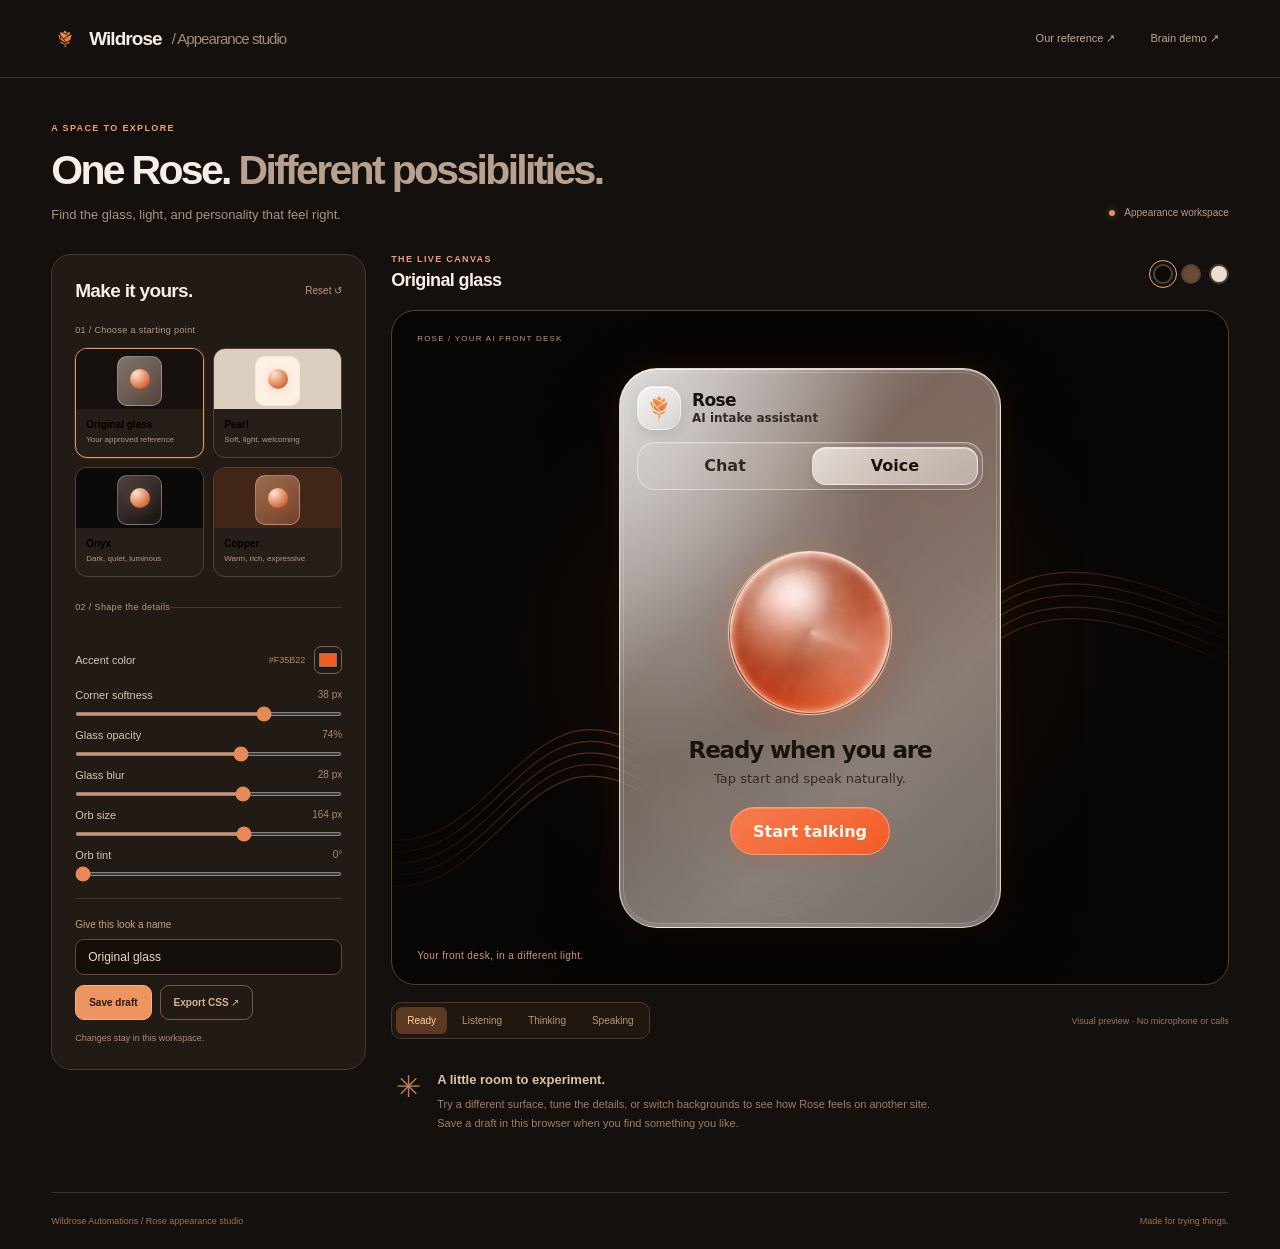
==== index.html @ 3eb5112b "Create a separate Rose appearance studio with editable visual presets" ====
<!doctype html>
<html lang="en">
<head>
  <meta charset="utf-8"><meta name="viewport" content="width=device-width,initial-scale=1">
  <meta name="theme-color" content="#13100e"><meta name="description" content="A creative workspace for exploring the look and feel of Rose.">
  <title>Rose / Appearance Studio</title>
  <link rel="icon" href="wildrose.png"><link rel="stylesheet" href="rose-appearance.css"><link rel="stylesheet" href="studio.css">
</head>
<body class="studio">
  <header class="studio-head"><a class="studio-brand" href="./"><img src="wildrose.png" alt="" width="28" height="28">Wildrose <span>/ Appearance studio</span></a><div><button class="quiet-button" id="references-open" type="button">Our reference ↗</button><a class="quiet-button" href="https://jack108510.github.io/rose-brain-demo/" target="_blank" rel="noopener">Brain demo ↗</a></div></header>
  <main>
    <div class="studio-intro"><div><p class="eyebrow">A SPACE TO EXPLORE</p><h1>One Rose. <span>Different possibilities.</span></h1><p>Find the glass, light, and personality that feel right.</p></div><span class="workspace-label"><i></i> Appearance workspace</span></div>
    <div class="workspace">
      <aside class="controls" aria-label="Appearance controls">
        <div class="control-heading"><h2>Make it yours.</h2><button class="reset" id="reset" type="button">Reset ↺</button></div>
        <fieldset class="presets"><legend>01 / Choose a starting point</legend><div class="preset-grid"><button type="button" data-preset="reference" aria-pressed="true" class="preset active"><span class="preset-art reference-art"><i></i></span><strong>Original glass</strong><small>Your approved reference</small></button><button type="button" data-preset="pearl" aria-pressed="false" class="preset"><span class="preset-art pearl-art"><i></i></span><strong>Pearl</strong><small>Soft, light, welcoming</small></button><button type="button" data-preset="onyx" aria-pressed="false" class="preset"><span class="preset-art onyx-art"><i></i></span><strong>Onyx</strong><small>Dark, quiet, luminous</small></button><button type="button" data-preset="copper" aria-pressed="false" class="preset"><span class="preset-art copper-art"><i></i></span><strong>Copper</strong><small>Warm, rich, expressive</small></button></div></fieldset>
        <fieldset class="adjustments"><legend>02 / Shape the details</legend><div class="color-control"><label for="accent">Accent color</label><div><span id="accent-value">#F35B22</span><input type="color" id="accent" value="#f35b22"></div></div><label class="range-control" for="radius"><span>Corner softness<output id="radius-value" for="radius">38 px</output></span><input type="range" id="radius" min="12" max="48" value="38"></label><label class="range-control" for="glass"><span>Glass opacity<output id="glass-value" for="glass">74%</output></span><input type="range" id="glass" min="30" max="100" value="74"></label><label class="range-control" for="blur"><span>Glass blur<output id="blur-value" for="blur">28 px</output></span><input type="range" id="blur" min="0" max="44" value="28"></label><label class="range-control" for="orb"><span>Orb size<output id="orb-value" for="orb">164 px</output></span><input type="range" id="orb" min="100" max="200" value="164"></label><label class="range-control" for="hue"><span>Orb tint<output id="hue-value" for="hue">0°</output></span><input type="range" id="hue" min="0" max="360" value="0"></label></fieldset>
        <div class="design-save"><label for="design-name">Give this look a name</label><input id="design-name" type="text" value="Original glass" maxlength="60"><div><button type="button" id="save" class="primary-button">Save draft</button><button type="button" id="export" class="secondary-button">Export CSS ↗</button></div><p id="save-status" role="status">Changes stay in this workspace.</p></div>
      </aside>
      <section class="preview-area" aria-label="Rose preview">
        <div class="preview-heading"><div><p class="eyebrow">THE LIVE CANVAS</p><h2 id="look-title">Original glass</h2></div><div class="backdrops" role="group" aria-label="Canvas background"><button class="active" type="button" data-backdrop="dark" aria-pressed="true" aria-label="Dark background" title="Dark background"></button><button type="button" data-backdrop="warm" aria-pressed="false" aria-label="Warm background" title="Warm background"></button><button type="button" data-backdrop="light" aria-pressed="false" aria-label="Light background" title="Light background"></button></div></div>
        <div class="canvas" id="canvas" data-backdrop="dark"><span class="canvas-label">ROSE / YOUR AI FRONT DESK</span><svg class="canvas-waves" viewBox="0 0 800 580" preserveAspectRatio="none" aria-hidden="true"><defs><linearGradient id="wave-light"><stop stop-color="#f16c32" stop-opacity="0"/><stop offset=".4" stop-color="#ff9b65"/><stop offset=".7" stop-color="#f16c32" stop-opacity=".7"/><stop offset="1" stop-color="#f16c32" stop-opacity="0"/></linearGradient></defs><g stroke="url(#wave-light)" fill="none"><path d="M-30 460C90 500 120 330 230 380S350 590 460 400 630 200 840 290"/><path d="M-30 470C90 510 120 340 230 390S350 600 460 410 630 210 840 300"/><path d="M-30 480C90 520 120 350 230 400S350 610 460 420 630 220 840 310"/><path d="M-30 490C90 530 120 360 230 410S350 620 460 430 630 230 840 320"/><path d="M-30 450C90 490 120 320 230 370S350 580 460 390 630 190 840 280"/></g></svg><div id="rose-studio-widget"></div><span class="canvas-caption">Your front desk, in a different light.</span></div>
        <div class="preview-bottom"><div class="phase-buttons" role="group" aria-label="Preview animation state"><button type="button" data-phase="idle" aria-pressed="true" class="active">Ready</button><button type="button" data-phase="listening" aria-pressed="false">Listening</button><button type="button" data-phase="thinking" aria-pressed="false">Thinking</button><button type="button" data-phase="speaking" aria-pressed="false">Speaking</button></div><span>Visual preview · No microphone or calls</span></div>
        <div class="work-note"><span>✳</span><div><h3>A little room to experiment.</h3><p>Try a different surface, tune the details, or switch backgrounds to see how Rose feels on another site. Save a draft in this browser when you find something you like.</p></div></div>
      </section>
    </div>
  </main>
  <footer><span>Wildrose Automations / Rose appearance studio</span><span>Made for trying things.</span></footer>
  <dialog id="references" aria-labelledby="reference-title"><div class="reference-head"><div><p class="eyebrow">THE STARTING POINT</p><h2 id="reference-title">This is Rose.</h2></div><button id="references-close" type="button" aria-label="Close references">×</button></div><p class="reference-copy">Smoky glass. A copper orb. A warm, clear welcome.</p><div class="reference-grid"><figure><img src="assets/reference-square.jpg" alt="Approved Rose square campaign reference with smoky glass panel and copper orb"><figcaption>Square / Feed</figcaption></figure><figure><img src="assets/rose-voice-reference.jpg" alt="Approved Rose story reference showing the full glass voice widget"><figcaption>Portrait / Story</figcaption></figure></div><figure class="wide-reference"><img src="assets/reference-horizontal.jpg" alt="Approved horizontal Rose campaign reference"><figcaption>Landscape</figcaption></figure></dialog>
  <script src="rose-widget.js" data-mount="#rose-studio-widget" data-inline="true" data-default-view="voice" data-title="Rose" data-logo="wildrose.png"></script><script src="studio.js"></script>
</body>
</html>
---- rose-appearance.css ----
/* Rose's reference appearance. Reuse this stylesheet with the .wr-ai widget. */
.wr-ai {
  --ink: #171310;
  --muted: #403630;
  --accent: #f35b22;
}
.wr-ai .wr-panel {
  background:
    radial-gradient(ellipse at 2% 0%, rgba(255,255,255,.35), transparent 52%),
    linear-gradient(135deg, rgba(225,219,214,.74), rgba(187,165,152,.57) 35%, rgba(188,178,170,.69) 69%, rgba(170,160,153,.66));
  border: 1px solid rgba(255,242,232,.76);
  box-shadow:
    0 28px 75px rgba(0,0,0,.34),
    0 0 40px rgba(224,89,34,.10),
    inset 0 1px 1px rgba(255,255,255,.78),
    inset 0 -2px 4px rgba(255,255,255,.17);
  backdrop-filter: blur(28px) saturate(.8);
  -webkit-backdrop-filter: blur(28px) saturate(.8);
}
.wr-ai .wr-panel:before {
  background:
    radial-gradient(ellipse at 5% 8%, rgba(255,255,255,.32), transparent 47%),
    radial-gradient(ellipse at 90% 18%, rgba(192,105,72,.12), transparent 62%),
    linear-gradient(140deg, rgba(255,255,255,.12), transparent 50%);
}
.wr-ai .wr-panel:after {
  inset: 3px;
  border: 1px solid rgba(255,242,231,.23);
  border-radius: 35px;
}
.wr-ai .wr-mark, .wr-ai .wr-dot {
  background: linear-gradient(145deg, rgba(255,255,255,.72), rgba(244,236,229,.31));
  border: 1px solid rgba(255,255,255,.38);
  box-shadow: inset 0 1px 0 rgba(255,255,255,.75), 0 5px 13px rgba(39,24,17,.12);
}
.wr-ai .wr-title h3 { color: #161310; }
.wr-ai .wr-title small { color: #49413a; }
.wr-ai .wr-tabs {
  background: rgba(234,225,218,.13);
  border-color: rgba(255,245,237,.49);
  box-shadow: inset 0 1px 0 rgba(255,255,255,.16);
}
.wr-ai .wr-tab { color: #554d46; }
.wr-ai .wr-tab.active {
  color: #181410;
  background: linear-gradient(145deg, rgba(251,245,239,.74), rgba(239,228,219,.49));
  border: 1px solid rgba(255,255,255,.55);
  box-shadow: inset 0 1px 0 rgba(255,255,255,.51), 0 3px 8px rgba(38,25,18,.09);
}
.wr-ai .wr-view .wr-orb {
  /* Show the actual copper orb from the supplied story reference with a CSS crop.
     The original image is preserved; all three references use the same orb. */
  background-color: #c96c49;
  background-image: url('assets/rose-voice-reference.jpg');
  background-size: 482.142857% auto;
  background-position: 50.93% 43.69%;
  border: 1px solid rgba(255,225,205,.77);
  box-shadow:
    0 0 0 1px rgba(255,222,201,.09),
    0 18px 42px rgba(153,60,26,.17),
    0 0 27px rgba(249,139,93,.14);
}
.wr-ai .wr-view .wr-orb:before { background: none; }
.wr-ai .wr-view .wr-orb:after {
  background: conic-gradient(from 20deg, transparent, rgba(255,241,229,.15), transparent, rgba(202,106,69,.06), transparent);
  opacity: .15;
}
.wr-ai .wr-view .wr-orb.speaking {
  box-shadow: 0 0 0 8px rgba(244,119,66,.06), 0 20px 48px rgba(175,69,26,.23), 0 0 30px rgba(249,139,93,.18);
}
.wr-ai .wr-status { color: #171310; }
.wr-ai .wr-note { color: #211711; }
.wr-ai .wr-primary, .wr-ai .wr-send {
  background: linear-gradient(145deg, #fa7135, #ee511b);
  border: 1px solid rgba(255,178,116,.65);
  color: #fff8f0;
  box-shadow: inset 0 1px 0 rgba(255,231,209,.22), 0 7px 18px rgba(209,74,24,.16);
}
.wr-ai .wr-secondary {
  background: linear-gradient(145deg, #fa7135, #ee511b);
  border: 1px solid rgba(255,178,116,.65);
  color: #fff8f0;
  box-shadow: inset 0 1px 0 rgba(255,231,209,.22), 0 7px 18px rgba(209,74,24,.16);
}
.wr-ai .wr-msg.bot { background: rgba(247,237,228,.51); color: #251b15; border-color: rgba(255,245,237,.44); }
.wr-ai .wr-compose { background: rgba(242,232,223,.30); border-color: rgba(255,245,237,.48); }
.wr-ai .wr-live-transcript { background: rgba(248,237,226,.30); border-color: rgba(255,245,237,.39); }
.wr-ai .wr-live-line { color: #2b2019; background: rgba(255,244,233,.26); }
.wr-ai .wr-live-line.user { color: #2b2019; background: rgba(245,151,101,.17); }
.wr-ai .wr-live-label { color: #59473b; }
.wr-ai:before { opacity: .28; }
/* A darker stage lets the smoke-colored glass read like the supplied references. */
:root { background: #080605; }
.stage { background: radial-gradient(ellipse at 49% 49%, rgba(163,67,31,.11), transparent 49%), linear-gradient(145deg, #160d09, #090706 78%); }
@media(max-width:520px) { .wr-ai .wr-panel:after { border-radius: 31px; } }
---- studio.css ----
:root{font-family:Inter,-apple-system,BlinkMacSystemFont,'Segoe UI',sans-serif;color:#f8eee6;background:#13100e;font-synthesis:none}*{box-sizing:border-box}body{margin:0}button,input{font:inherit}button{cursor:pointer}button:focus-visible,a:focus-visible,input:focus-visible{outline:2px solid #ffad7e;outline-offset:4px}a{color:inherit;text-decoration:none}h1,h2,h3,p,figure{margin:0}.studio-head{display:flex;align-items:center;justify-content:space-between;gap:20px;padding:0 4%;height:78px;border-bottom:1px solid #39302a}.studio-brand{display:flex;gap:10px;align-items:center;font-size:19px;font-weight:750;letter-spacing:-.05em}.studio-brand img{object-fit:contain}.studio-brand span{font-size:15px;color:#a58c7d;font-weight:450}.studio-head>div{display:flex;gap:15px}.quiet-button{font-size:11px;border:0;background:transparent;color:#c4a893;padding:10px}main{width:min(1400px,92%);margin:auto}.studio-intro{display:flex;align-items:flex-end;justify-content:space-between;gap:30px;padding:45px 0 32px}.eyebrow{font-size:9px;font-weight:750;letter-spacing:.15em;color:#ef9f76}h1{font-size:clamp(30px,3.2vw,44px);line-height:1.15;letter-spacing:-.065em;font-weight:600;margin-top:14px}h1>span{color:#b8a18f}.studio-intro>div>p:last-child{font-size:13px;color:#a99180;margin-top:13px}.workspace-label{font-size:10px;color:#b79b85;white-space:nowrap;padding-bottom:4px}.workspace-label i{display:inline-block;width:6px;height:6px;border-radius:50%;background:#dd9164;margin-right:7px;box-shadow:0 0 0 4px #dd916412}.workspace{display:grid;grid-template-columns:315px minmax(0,1fr);gap:25px}.controls{border:1px solid #49392d;border-radius:20px;background:#211a15;padding:23px;align-self:start}.control-heading{display:flex;justify-content:space-between;align-items:center;margin-bottom:22px}.control-heading h2{font-size:19px;font-weight:550;letter-spacing:-.035em}.reset{border:0;background:transparent;font-size:10px;color:#b9957d;padding:7px 0 7px 12px}fieldset{border:0;margin:0;padding:0;min-width:0}legend{font-size:9px;letter-spacing:.04em;color:#b89880;padding:0;margin-bottom:13px}.preset-grid{display:grid;grid-template-columns:1fr 1fr;gap:9px}.preset{padding:0 0 11px;text-align:left;border:1px solid #574132;border-radius:12px;background:#261e18;overflow:hidden;transition:border-color .2s}.preset.active{border-color:#e69963;box-shadow:0 0 0 1px #d588552a}.preset:hover{border-color:#bd815a}.preset-art{height:60px;display:grid;place-items:center;position:relative;background:#16110e}.preset-art:before{content:'';position:absolute;width:43px;height:48px;border:1px solid #eadace5e;border-radius:10px;top:7px;background:linear-gradient(135deg,#d5c5b590,#8d746b80)}.preset-art i{width:20px;height:20px;border-radius:50%;background:radial-gradient(circle at 30% 25%,#ffe3d0,#d97648 65%,#a63e1b);position:relative;box-shadow:0 2px 12px #e47f3d3b}.pearl-art{background:#dccfc0}.pearl-art:before{background:#fff5e9eb}.onyx-art{background:#0a0a0a}.onyx-art:before{background:linear-gradient(145deg,#4e4441,#16110f)}.copper-art{background:#412617}.copper-art:before{background:linear-gradient(145deg,#e2a47790,#9d553c90)}.preset strong{display:block;font-size:10px;font-weight:650;margin:10px 10px 4px}.preset small{display:block;font-size:8px;color:#b89881;margin-inline:10px;line-height:1.5}.adjustments{margin-top:25px;padding-top:21px;border-top:1px solid #46362b}.color-control{display:flex;align-items:center;justify-content:space-between;gap:10px;margin-bottom:15px;font-size:11px;color:#dcc3ad}.color-control>div{display:flex;align-items:center;gap:9px}.color-control span{font-size:9px;color:#ab8970;font-variant-numeric:tabular-nums}.color-control input{width:28px;height:28px;padding:2px;border:1px solid #866144;border-radius:7px;background:transparent;cursor:pointer}.range-control{display:block;margin-top:13px}.range-control>span{display:flex;justify-content:space-between;font-size:11px;color:#dcc3ad}.range-control output{font-size:10px;color:#ab8970}.range-control input{display:block;width:100%;margin:11px 0 0;accent-color:#e78955;height:4px;cursor:pointer}.design-save{margin-top:22px;border-top:1px solid #46362b;padding-top:20px}.design-save>label{display:block;font-size:10px;color:#bea089;margin-bottom:9px}.design-save>input{width:100%;background:#140f0b;color:#edd8c5;border:1px solid #654a35;border-radius:9px;padding:10px 12px;font-size:12px}.design-save>div{display:flex;gap:8px;margin-top:10px}.primary-button,.secondary-button{padding:11px 13px;border-radius:9px;font-size:10px;font-weight:650}.primary-button{background:#ed9461;border:1px solid #f3b48d;color:#2b180d}.secondary-button{background:transparent;border:1px solid #80583c;color:#deb28f}.design-save>p{font-size:9px;color:#ae8b72;line-height:1.5;margin-top:12px;min-height:14px}.preview-heading{height:56px;display:flex;justify-content:space-between;align-items:flex-start}.preview-heading h2{font-size:18px;font-weight:550;letter-spacing:-.035em;margin-top:6px}.backdrops{display:flex;gap:8px;padding-top:10px}.backdrops button{width:20px;height:20px;border-radius:50%;border:2px solid #514034;background:#0d0a08;padding:0}.backdrops [data-backdrop=warm]{background:#6b4b36}.backdrops [data-backdrop=light]{background:#eadfd3}.backdrops button.active{outline:1px solid #efa678;outline-offset:3px}.canvas{height:675px;display:grid;place-items:center;position:relative;isolation:isolate;overflow:hidden;border:1px solid #55402f;border-radius:24px;background:radial-gradient(ellipse at 50% 50%,#5e2b1530,transparent 58%),#070605}.canvas[data-backdrop=warm]{background:radial-gradient(ellipse at 30% 20%,#bba08a50,transparent 55%),linear-gradient(145deg,#4c3020,#8d6b53)}.canvas[data-backdrop=light]{background:radial-gradient(ellipse at 40% 20%,#fffaf4,transparent 70%),#e0d4c4}.canvas-label,.canvas-caption{position:absolute;left:25px;font-size:8px;letter-spacing:.15em;color:#ca9676;z-index:2}.canvas-label{top:23px}.canvas-caption{bottom:23px;letter-spacing:.04em;font-size:10px}.canvas[data-backdrop=light] .canvas-label,.canvas[data-backdrop=light] .canvas-caption{color:#78624f}.canvas-waves{position:absolute;inset:0;width:100%;height:100%;opacity:.5;z-index:-1;filter:drop-shadow(0 0 5px #e98a5257)}#rose-studio-widget{width:382px;max-width:calc(100% - 40px);position:relative;z-index:2}.preview-bottom{display:flex;justify-content:space-between;gap:18px;align-items:center;margin-top:17px}.phase-buttons{display:flex;gap:4px;border:1px solid #4d392b;border-radius:10px;padding:4px;background:#201810}.phase-buttons button{font-size:10px;color:#b7957c;border:0;background:transparent;border-radius:6px;padding:8px 11px}.phase-buttons button.active{background:#5c3923;color:#ffcea8}.preview-bottom>span{font-size:9px;color:#997963}.work-note{display:flex;align-items:flex-start;gap:16px;padding:30px 5px}.work-note>span{font-size:30px;color:#b97b51}.work-note h3{font-size:13px;font-weight:550;color:#dec1a7;margin:3px 0 8px}.work-note p{font-size:11px;line-height:1.7;color:#9f7f66;max-width:520px}footer{margin:30px 4% 0;padding:23px 0;border-top:1px solid #3d2c20;display:flex;justify-content:space-between;gap:20px;font-size:9px;color:#99765b}dialog{width:min(850px,calc(100% - 30px));max-height:calc(100dvh - 40px);border:1px solid #7f563b;border-radius:23px;background:#21170f;color:#f8eadd;padding:26px;box-shadow:0 30px 100px #0008}dialog::backdrop{background:#000b;backdrop-filter:blur(8px)}.reference-head{display:flex;justify-content:space-between;align-items:center;gap:20px}.reference-head h2{margin-top:8px;font-size:28px;font-weight:550;letter-spacing:-.06em}.reference-head button{border:1px solid #89593b;color:#efbd95;background:#ffffff09;border-radius:11px;width:34px;height:34px;font-size:24px}.reference-copy{font-size:12px;color:#c49978;margin-top:15px}.reference-grid{display:grid;grid-template-columns:1fr 1fr;align-items:start;gap:20px;margin-top:25px}figure img{display:block;width:100%;border-radius:10px}figcaption{font-size:9px;color:#b48d6f;margin-top:8px}.wide-reference{margin-top:20px}
/* Theme variables are scoped to the preview widget, never the studio shell. */
.studio .wr-ai .wr-panel{background:var(--surface);border-radius:var(--radius);backdrop-filter:blur(var(--blur)) saturate(.8);-webkit-backdrop-filter:blur(var(--blur)) saturate(.8);color:var(--type-ink)}.studio .wr-ai .wr-panel:after{border-radius:calc(var(--radius) - 3px)}.studio .wr-ai .wr-title h3,.studio .wr-ai .wr-status{color:var(--type-ink)}.studio .wr-ai .wr-title small,.studio .wr-ai .wr-note{color:var(--type-muted)}.studio .wr-ai .wr-tabs{background:var(--tab-rail);border-color:var(--glass-line)}.studio .wr-ai .wr-tab{color:var(--type-muted)}.studio .wr-ai .wr-tab.active{background:var(--tab-active);color:var(--type-ink)}.studio .wr-ai .wr-view .wr-orb{width:var(--orb-size);height:var(--orb-size);filter:hue-rotate(var(--orb-hue))}.studio .wr-ai .wr-primary,.studio .wr-ai .wr-secondary,.studio .wr-ai .wr-send{background:linear-gradient(145deg,color-mix(in srgb,var(--accent) 80%,white),var(--accent));border-color:color-mix(in srgb,var(--accent) 60%,white)}.studio .wr-ai .wr-msg.bot{background:var(--tab-active);color:var(--type-ink)}.studio .wr-ai .wr-compose{background:var(--tab-rail)}.studio .wr-ai .wr-input{color:var(--type-ink);min-width:0}.studio .wr-ai .wr-input::placeholder{color:var(--type-muted)}.studio .wr-ai .wr-voice{min-height:0}.studio .wr-ai .wr-mark img{filter:none}.studio .wr-ai:before{display:none}
@media(max-width:1000px){.workspace{grid-template-columns:280px minmax(0,1fr);gap:20px}.controls{padding:19px}.workspace-label{display:none}.canvas{height:650px}.preview-bottom{flex-direction:column;align-items:flex-start;gap:12px}.studio-head>div{gap:0}.quiet-button{font-size:10px}}
@media(max-width:760px){.studio-head{height:70px;padding-inline:5%;gap:12px}.studio-brand{font-size:17px;gap:8px;flex-wrap:wrap}.studio-brand span{display:block;font-size:11px;letter-spacing:0}.studio-head>div>a{display:none}.studio-intro{padding-top:32px}h1{font-size:35px;max-width:420px}h1>span{display:block}.workspace{display:flex;flex-direction:column}.controls{order:2;padding:22px}.preview-area{order:1}.canvas{height:630px}.preview-heading{height:58px}#rose-studio-widget{width:340px;max-width:calc(100% - 30px)}.studio .wr-ai.inline .wr-panel{height:540px}.canvas-label,.canvas-caption{left:19px}.preview-bottom{align-items:center}.phase-buttons{width:100%;justify-content:center}.phase-buttons button{flex:1;padding-inline:7px}.work-note{padding:22px 3px}.preset-grid{grid-template-columns:repeat(4,1fr)}.preset-art{height:58px}.preset strong{font-size:9px;margin-inline:7px}.preset small{font-size:7px;margin-inline:7px}.adjustments{display:grid;grid-template-columns:1fr 1fr;gap:12px 22px}.adjustments legend{margin-bottom:6px}.color-control{grid-column:1/-1;margin:0}.range-control{margin-top:5px}.design-save>div>button{flex:1}footer>span:last-child{display:none}.reference-grid{grid-template-columns:1fr}.reference-grid>figure:nth-child(2){max-width:330px;margin:auto}}
@media(max-width:380px){.studio-brand span{font-size:10px}.quiet-button{font-size:9px;padding-right:0}.canvas{height:610px}.studio .wr-ai.inline .wr-panel{height:525px}.studio .wr-ai .wr-note{font-size:12px}.studio .wr-ai .wr-status{font-size:21px}.preset-grid{grid-template-columns:1fr 1fr}.adjustments{display:block}.range-control{margin-top:18px}h1{font-size:30px}}
@media(prefers-reduced-motion:reduce){.studio *{animation:none!important;transition:none!important}}
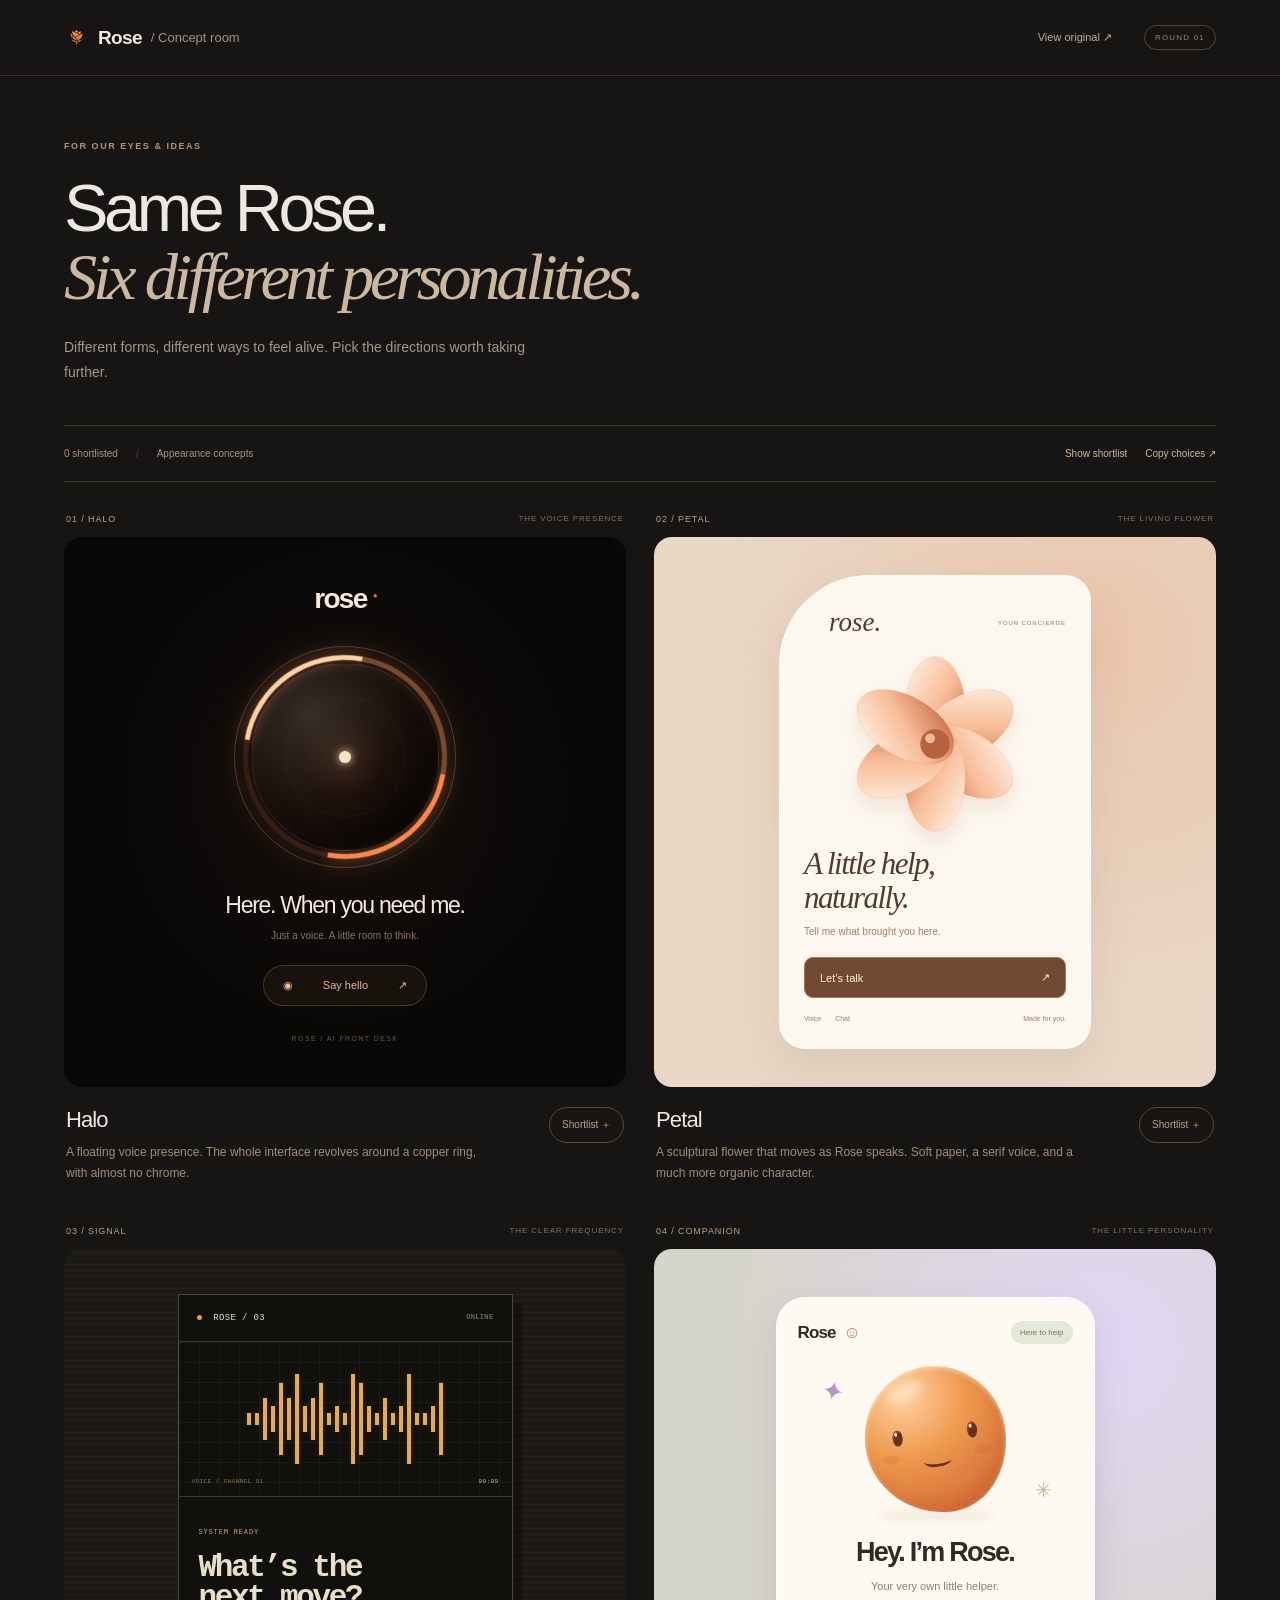
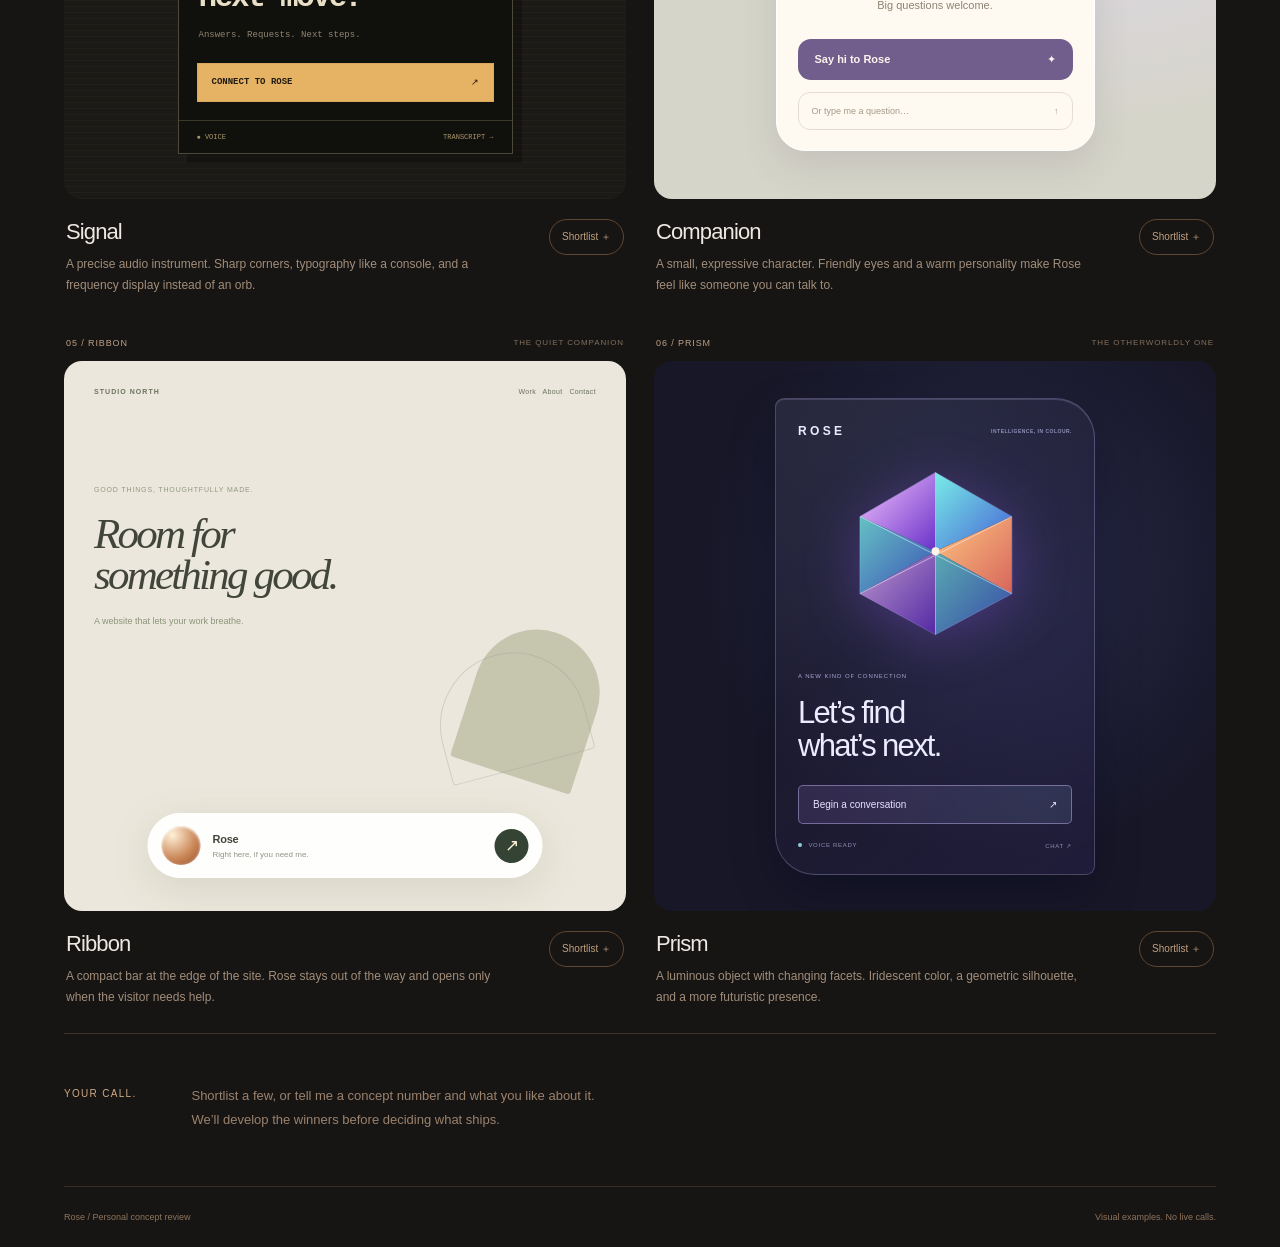
==== commit f677d1dd: "Create six distinct Rose appearance concepts for personal review" ====
--- a/index.html
+++ b/index.html
@@ -1,32 +1,25 @@
 <!doctype html>
 <html lang="en">
-<head>
-  <meta charset="utf-8"><meta name="viewport" content="width=device-width,initial-scale=1">
-  <meta name="theme-color" content="#13100e"><meta name="description" content="A creative workspace for exploring the look and feel of Rose.">
-  <title>Rose / Appearance Studio</title>
-  <link rel="icon" href="wildrose.png"><link rel="stylesheet" href="rose-appearance.css"><link rel="stylesheet" href="studio.css">
-</head>
-<body class="studio">
-  <header class="studio-head"><a class="studio-brand" href="./"><img src="wildrose.png" alt="" width="28" height="28">Wildrose <span>/ Appearance studio</span></a><div><button class="quiet-button" id="references-open" type="button">Our reference ↗</button><a class="quiet-button" href="https://jack108510.github.io/rose-brain-demo/" target="_blank" rel="noopener">Brain demo ↗</a></div></header>
+<head><meta charset="utf-8"><meta name="viewport" content="width=device-width,initial-scale=1"><meta name="theme-color" content="#171513"><meta name="robots" content="noindex,nofollow"><title>Rose / Concept Room</title><link rel="icon" href="wildrose.png"><link rel="stylesheet" href="concepts.css?v=1"></head>
+<body>
+  <header><a class="brand" href="./"><img src="wildrose.png" alt="" width="25" height="25">Rose <span>/ Concept room</span></a><div><button id="reference-open" type="button">View original ↗</button><span class="round-note">ROUND 01</span></div></header>
   <main>
-    <div class="studio-intro"><div><p class="eyebrow">A SPACE TO EXPLORE</p><h1>One Rose. <span>Different possibilities.</span></h1><p>Find the glass, light, and personality that feel right.</p></div><span class="workspace-label"><i></i> Appearance workspace</span></div>
-    <div class="workspace">
-      <aside class="controls" aria-label="Appearance controls">
-        <div class="control-heading"><h2>Make it yours.</h2><button class="reset" id="reset" type="button">Reset ↺</button></div>
-        <fieldset class="presets"><legend>01 / Choose a starting point</legend><div class="preset-grid"><button type="button" data-preset="reference" aria-pressed="true" class="preset active"><span class="preset-art reference-art"><i></i></span><strong>Original glass</strong><small>Your approved reference</small></button><button type="button" data-preset="pearl" aria-pressed="false" class="preset"><span class="preset-art pearl-art"><i></i></span><strong>Pearl</strong><small>Soft, light, welcoming</small></button><button type="button" data-preset="onyx" aria-pressed="false" class="preset"><span class="preset-art onyx-art"><i></i></span><strong>Onyx</strong><small>Dark, quiet, luminous</small></button><button type="button" data-preset="copper" aria-pressed="false" class="preset"><span class="preset-art copper-art"><i></i></span><strong>Copper</strong><small>Warm, rich, expressive</small></button></div></fieldset>
-        <fieldset class="adjustments"><legend>02 / Shape the details</legend><div class="color-control"><label for="accent">Accent color</label><div><span id="accent-value">#F35B22</span><input type="color" id="accent" value="#f35b22"></div></div><label class="range-control" for="radius"><span>Corner softness<output id="radius-value" for="radius">38 px</output></span><input type="range" id="radius" min="12" max="48" value="38"></label><label class="range-control" for="glass"><span>Glass opacity<output id="glass-value" for="glass">74%</output></span><input type="range" id="glass" min="30" max="100" value="74"></label><label class="range-control" for="blur"><span>Glass blur<output id="blur-value" for="blur">28 px</output></span><input type="range" id="blur" min="0" max="44" value="28"></label><label class="range-control" for="orb"><span>Orb size<output id="orb-value" for="orb">164 px</output></span><input type="range" id="orb" min="100" max="200" value="164"></label><label class="range-control" for="hue"><span>Orb tint<output id="hue-value" for="hue">0°</output></span><input type="range" id="hue" min="0" max="360" value="0"></label></fieldset>
-        <div class="design-save"><label for="design-name">Give this look a name</label><input id="design-name" type="text" value="Original glass" maxlength="60"><div><button type="button" id="save" class="primary-button">Save draft</button><button type="button" id="export" class="secondary-button">Export CSS ↗</button></div><p id="save-status" role="status">Changes stay in this workspace.</p></div>
-      </aside>
-      <section class="preview-area" aria-label="Rose preview">
-        <div class="preview-heading"><div><p class="eyebrow">THE LIVE CANVAS</p><h2 id="look-title">Original glass</h2></div><div class="backdrops" role="group" aria-label="Canvas background"><button class="active" type="button" data-backdrop="dark" aria-pressed="true" aria-label="Dark background" title="Dark background"></button><button type="button" data-backdrop="warm" aria-pressed="false" aria-label="Warm background" title="Warm background"></button><button type="button" data-backdrop="light" aria-pressed="false" aria-label="Light background" title="Light background"></button></div></div>
-        <div class="canvas" id="canvas" data-backdrop="dark"><span class="canvas-label">ROSE / YOUR AI FRONT DESK</span><svg class="canvas-waves" viewBox="0 0 800 580" preserveAspectRatio="none" aria-hidden="true"><defs><linearGradient id="wave-light"><stop stop-color="#f16c32" stop-opacity="0"/><stop offset=".4" stop-color="#ff9b65"/><stop offset=".7" stop-color="#f16c32" stop-opacity=".7"/><stop offset="1" stop-color="#f16c32" stop-opacity="0"/></linearGradient></defs><g stroke="url(#wave-light)" fill="none"><path d="M-30 460C90 500 120 330 230 380S350 590 460 400 630 200 840 290"/><path d="M-30 470C90 510 120 340 230 390S350 600 460 410 630 210 840 300"/><path d="M-30 480C90 520 120 350 230 400S350 610 460 420 630 220 840 310"/><path d="M-30 490C90 530 120 360 230 410S350 620 460 430 630 230 840 320"/><path d="M-30 450C90 490 120 320 230 370S350 580 460 390 630 190 840 280"/></g></svg><div id="rose-studio-widget"></div><span class="canvas-caption">Your front desk, in a different light.</span></div>
-        <div class="preview-bottom"><div class="phase-buttons" role="group" aria-label="Preview animation state"><button type="button" data-phase="idle" aria-pressed="true" class="active">Ready</button><button type="button" data-phase="listening" aria-pressed="false">Listening</button><button type="button" data-phase="thinking" aria-pressed="false">Thinking</button><button type="button" data-phase="speaking" aria-pressed="false">Speaking</button></div><span>Visual preview · No microphone or calls</span></div>
-        <div class="work-note"><span>✳</span><div><h3>A little room to experiment.</h3><p>Try a different surface, tune the details, or switch backgrounds to see how Rose feels on another site. Save a draft in this browser when you find something you like.</p></div></div>
-      </section>
+    <div class="intro"><p class="eyebrow">FOR OUR EYES & IDEAS</p><h1>Same Rose.<br><em>Six different personalities.</em></h1><p>Different forms, different ways to feel alive. Pick the directions worth taking further.</p></div>
+    <div class="review-bar"><div><span id="shortlist-count">0 shortlisted</span><span class="divider">/</span><span>Appearance concepts</span></div><div><button id="filter" type="button" aria-pressed="false">Show shortlist</button><button id="copy" type="button">Copy choices ↗</button></div></div>
+    <p id="review-status" class="review-status" role="status" aria-live="polite"></p>
+    <div class="concept-grid">
+      <article class="concept" data-concept="halo"><div class="concept-meta"><span>01 / HALO</span><span>THE VOICE PRESENCE</span></div><div class="stage stage-halo"><div class="halo-layout"><div class="halo-wordmark">rose<span>●</span></div><div class="halo-ring"><div class="halo-center"><span class="halo-core"></span><i></i></div></div><h2 class="concept-status" data-idle="Here. When you need me.">Here. When you need me.</h2><p>Just a voice. A little room to think.</p><button class="concept-action halo-action" type="button" data-play><span class="mic-icon" aria-hidden="true">◉</span> Say hello <span aria-hidden="true">↗</span></button><div class="halo-foot">ROSE / AI FRONT DESK</div></div></div><div class="concept-description"><div><h2>Halo</h2><p>A floating voice presence. The whole interface revolves around a copper ring, with almost no chrome.</p></div><button class="shortlist" type="button" aria-pressed="false">Shortlist ＋</button></div></article>
+      <article class="concept" data-concept="petal"><div class="concept-meta"><span>02 / PETAL</span><span>THE LIVING FLOWER</span></div><div class="stage stage-petal"><div class="petal-card"><div class="petal-top"><span>rose.</span><span>YOUR CONCIERGE</span></div><div class="petal-flower" aria-hidden="true"><svg viewBox="0 0 240 240"><defs><linearGradient id="petal-light" x1="0" y1="0" x2="1" y2="1"><stop stop-color="#fff6eb"/><stop offset=".5" stop-color="#f8bd98"/><stop offset="1" stop-color="#bf5c38"/></linearGradient></defs><g fill="url(#petal-light)" stroke="#c6784f" stroke-opacity=".15"><ellipse cx="120" cy="78" rx="37" ry="65"/><ellipse cx="120" cy="78" rx="37" ry="65" transform="rotate(60 120 120)"/><ellipse cx="120" cy="78" rx="37" ry="65" transform="rotate(120 120 120)"/><ellipse cx="120" cy="78" rx="37" ry="65" transform="rotate(180 120 120)"/><ellipse cx="120" cy="78" rx="37" ry="65" transform="rotate(240 120 120)"/><ellipse cx="120" cy="78" rx="37" ry="65" transform="rotate(300 120 120)"/></g><circle cx="120" cy="120" r="18" fill="#b8623d"/><circle cx="114" cy="113" r="6" fill="#ffe4c1" opacity=".7"/></svg></div><h2 class="concept-status" data-idle="A little help, naturally.">A little help,<br>naturally.</h2><p>Tell me what brought you here.</p><button class="concept-action petal-action" type="button" data-play>Let’s talk <span aria-hidden="true">↗</span></button><div class="petal-footer"><span>Voice</span><span>Chat</span><span>Made for you.</span></div></div></div><div class="concept-description"><div><h2>Petal</h2><p>A sculptural flower that moves as Rose speaks. Soft paper, a serif voice, and a much more organic character.</p></div><button class="shortlist" type="button" aria-pressed="false">Shortlist ＋</button></div></article>
+      <article class="concept" data-concept="signal"><div class="concept-meta"><span>03 / SIGNAL</span><span>THE CLEAR FREQUENCY</span></div><div class="stage stage-signal"><div class="signal-card"><div class="signal-top"><span><i></i> ROSE / 03</span><span>ONLINE</span></div><div class="signal-display"><div class="signal-grid" aria-hidden="true"></div><div class="signal-bars" aria-hidden="true"><i></i><i></i><i></i><i></i><i></i><i></i><i></i><i></i><i></i><i></i><i></i><i></i><i></i><i></i><i></i><i></i><i></i><i></i><i></i><i></i><i></i><i></i><i></i><i></i><i></i></div><span class="signal-coordinate">VOICE / CHANNEL 01</span><span class="signal-time">00:00</span></div><div class="signal-copy"><span class="signal-label">SYSTEM READY</span><h2 class="concept-status" data-idle="What’s the next move?">What’s the<br>next move?</h2><p>Answers. Requests. Next steps.</p></div><button class="concept-action signal-action" type="button" data-play>CONNECT TO ROSE <span aria-hidden="true">↗</span></button><div class="signal-bottom"><span>● VOICE</span><span>TRANSCRIPT →</span></div></div></div><div class="concept-description"><div><h2>Signal</h2><p>A precise audio instrument. Sharp corners, typography like a console, and a frequency display instead of an orb.</p></div><button class="shortlist" type="button" aria-pressed="false">Shortlist ＋</button></div></article>
+      <article class="concept" data-concept="companion"><div class="concept-meta"><span>04 / COMPANION</span><span>THE LITTLE PERSONALITY</span></div><div class="stage stage-companion"><div class="companion-card"><div class="companion-top"><span>Rose <span>☺</span></span><span class="companion-online">Here to help</span></div><div class="character-wrap"><span class="character-spark spark-one">✦</span><span class="character-spark spark-two">✳</span><div class="character"><div class="character-shine"></div><div class="character-face"><i class="eye"></i><i class="eye"></i><span class="smile"></span></div><span class="cheek cheek-one"></span><span class="cheek cheek-two"></span></div><span class="character-shadow"></span></div><h2 class="concept-status" data-idle="Hey. I’m Rose.">Hey. I’m Rose.</h2><p>Your very own little helper.<br>Big questions welcome.</p><button class="concept-action companion-action" type="button" data-play>Say hi to Rose <span aria-hidden="true">✦</span></button><div class="companion-chat"><span>Or type me a question…</span><span>↑</span></div></div></div><div class="concept-description"><div><h2>Companion</h2><p>A small, expressive character. Friendly eyes and a warm personality make Rose feel like someone you can talk to.</p></div><button class="shortlist" type="button" aria-pressed="false">Shortlist ＋</button></div></article>
+      <article class="concept" data-concept="ribbon"><div class="concept-meta"><span>05 / RIBBON</span><span>THE QUIET COMPANION</span></div><div class="stage stage-ribbon"><div class="ribbon-site" aria-hidden="true"><div class="ribbon-site-nav"><span>STUDIO NORTH</span><span>Work &nbsp; About &nbsp; Contact</span></div><div class="ribbon-site-copy"><span>GOOD THINGS, THOUGHTFULLY MADE.</span><h3>Room for<br>something good.</h3><p>A website that lets your work breathe.</p></div><div class="ribbon-site-art"><span></span><i></i></div></div><div class="ribbon-reply" hidden><span>Rose</span><p>Hi there. What can I help you with?</p></div><div class="ribbon-interface"><span class="ribbon-avatar" aria-hidden="true"></span><div><strong>Rose</strong><span class="concept-status" data-idle="Right here, if you need me.">Right here, if you need me.</span></div><button class="concept-action ribbon-action" type="button" data-play aria-label="Talk to Rose">↗</button></div></div><div class="concept-description"><div><h2>Ribbon</h2><p>A compact bar at the edge of the site. Rose stays out of the way and opens only when the visitor needs help.</p></div><button class="shortlist" type="button" aria-pressed="false">Shortlist ＋</button></div></article>
+      <article class="concept" data-concept="prism"><div class="concept-meta"><span>06 / PRISM</span><span>THE OTHERWORLDLY ONE</span></div><div class="stage stage-prism"><div class="prism-card"><div class="prism-top"><span>R O S E</span><span>INTELLIGENCE, IN COLOUR.</span></div><div class="prism-object" aria-hidden="true"><svg viewBox="0 0 260 230"><defs><linearGradient id="prism-purple" x2="1" y2="1"><stop stop-color="#f6c7ff"/><stop offset="1" stop-color="#6930c8"/></linearGradient><linearGradient id="prism-blue" x2="1" y2="1"><stop stop-color="#79ede7"/><stop offset="1" stop-color="#4661d5"/></linearGradient><linearGradient id="prism-orange" x2="1" y2="1"><stop stop-color="#ffc781"/><stop offset="1" stop-color="#d7655c"/></linearGradient></defs><path d="M130 12 227 68 227 166 130 218 34 166 34 68Z" fill="#141238" stroke="#c7b9ff" stroke-opacity=".5"/><path d="M130 12 130 112 34 68Z" fill="url(#prism-purple)"/><path d="M130 12 227 68 130 112Z" fill="url(#prism-blue)"/><path d="M34 68 130 112 34 166Z" fill="url(#prism-blue)" opacity=".8"/><path d="M227 68 227 166 130 112Z" fill="url(#prism-orange)"/><path d="M34 166 130 112 130 218Z" fill="url(#prism-purple)" opacity=".75"/><path d="M130 112 227 166 130 218Z" fill="url(#prism-blue)" opacity=".7"/><g stroke="#ffffff9c" fill="none"><path d="M130 12v206M34 68 227 166M34 166 227 68"/></g><circle cx="130" cy="112" r="5" fill="#fff3e7"/></svg></div><span class="prism-kicker">A NEW KIND OF CONNECTION</span><h2 class="concept-status" data-idle="Let’s find what’s next.">Let’s find<br>what’s next.</h2><button class="concept-action prism-action" type="button" data-play>Begin a conversation <span aria-hidden="true">↗</span></button><div class="prism-footer"><span><i></i> VOICE READY</span><span>CHAT ↗</span></div></div></div><div class="concept-description"><div><h2>Prism</h2><p>A luminous object with changing facets. Iridescent color, a geometric silhouette, and a more futuristic presence.</p></div><button class="shortlist" type="button" aria-pressed="false">Shortlist ＋</button></div></article>
     </div>
+    <div class="empty-shortlist" id="empty-shortlist" hidden>No picks yet. Shortlist a direction that catches your eye.</div>
+    <div class="closing-note"><span>YOUR CALL.</span><p>Shortlist a few, or tell me a concept number and what you like about it.<br>We’ll develop the winners before deciding what ships.</p></div>
   </main>
-  <footer><span>Wildrose Automations / Rose appearance studio</span><span>Made for trying things.</span></footer>
-  <dialog id="references" aria-labelledby="reference-title"><div class="reference-head"><div><p class="eyebrow">THE STARTING POINT</p><h2 id="reference-title">This is Rose.</h2></div><button id="references-close" type="button" aria-label="Close references">×</button></div><p class="reference-copy">Smoky glass. A copper orb. A warm, clear welcome.</p><div class="reference-grid"><figure><img src="assets/reference-square.jpg" alt="Approved Rose square campaign reference with smoky glass panel and copper orb"><figcaption>Square / Feed</figcaption></figure><figure><img src="assets/rose-voice-reference.jpg" alt="Approved Rose story reference showing the full glass voice widget"><figcaption>Portrait / Story</figcaption></figure></div><figure class="wide-reference"><img src="assets/reference-horizontal.jpg" alt="Approved horizontal Rose campaign reference"><figcaption>Landscape</figcaption></figure></dialog>
-  <script src="rose-widget.js" data-mount="#rose-studio-widget" data-inline="true" data-default-view="voice" data-title="Rose" data-logo="wildrose.png"></script><script src="studio.js"></script>
+  <footer><span>Rose / Personal concept review</span><span>Visual examples. No live calls.</span></footer>
+  <dialog id="original" aria-labelledby="reference-title"><div class="dialog-head"><div><span class="eyebrow">THE ORIGINAL</span><h2 id="reference-title">Smoky glass. Copper orb.</h2></div><button id="reference-close" type="button" aria-label="Close original reference">×</button></div><img src="assets/reference-square.jpg" alt="Your original Rose design with a smoky glass panel and a copper orb"></dialog>
+  <script src="concepts.js?v=1"></script>
 </body>
 </html>
--- a/concepts.css
+++ b/concepts.css
@@ -0,0 +1,18 @@
+:root{font-family:Inter,-apple-system,BlinkMacSystemFont,'Segoe UI',sans-serif;color:#eee8e2;background:#171513;font-synthesis:none}*{box-sizing:border-box}body{margin:0}button,a,input{font:inherit}button{cursor:pointer;color:inherit}a{color:inherit;text-decoration:none}button:focus-visible,a:focus-visible{outline:2px solid #ffb183;outline-offset:5px}h1,h2,h3,p{margin:0}[hidden]{display:none!important}header{height:76px;padding:0 5%;display:flex;align-items:center;justify-content:space-between;border-bottom:1px solid #38322c;gap:20px}.brand{display:flex;align-items:center;gap:9px;font-size:19px;letter-spacing:-.035em;font-weight:700}.brand span{font-size:13px;color:#9e9389;font-weight:450;letter-spacing:0}header>div{display:flex;align-items:center;gap:22px}header button{border:0;background:none;color:#c2ac97;font-size:11px;padding:10px}.round-note{font-size:8px;letter-spacing:.15em;color:#958371;border:1px solid #544437;border-radius:100px;padding:7px 10px}main{width:min(1340px,90%);margin:auto}.intro{padding:65px 0 40px}.eyebrow{font-size:9px;letter-spacing:.17em;font-weight:700;color:#b99171}h1{font-size:clamp(43px,5.2vw,72px);font-weight:500;letter-spacing:-.065em;line-height:1.02;margin-top:24px}h1 em{font-family:Georgia,serif;font-weight:400;color:#cdb89f}.intro>p:last-child{font-size:14px;line-height:1.8;color:#a39689;max-width:500px;margin-top:24px}.review-bar{display:flex;justify-content:space-between;align-items:center;gap:20px;border-block:1px solid #43372b;padding:17px 0;font-size:10px;color:#a99480}.review-bar>div{display:flex;gap:18px;align-items:center}.divider{color:#5c4a3a}.review-bar button{border:0;background:none;color:#d3b79a;padding:5px 0;font-size:10px}.review-bar button[aria-pressed=true]{color:#ffbd8d}.review-status{min-height:32px;padding-top:10px;font-size:10px;color:#bd9676}.concept-grid{display:grid;grid-template-columns:1fr 1fr;gap:42px 28px}.concept{min-width:0}.concept-meta{display:flex;justify-content:space-between;gap:15px;padding:0 2px 13px;font-size:9px;letter-spacing:.1em;color:#bca084}.concept-meta>span:last-child{font-size:8px;color:#826f5d}.stage{height:550px;display:grid;place-items:center;border-radius:18px;overflow:hidden;position:relative;isolation:isolate}.concept-description{display:flex;gap:22px;justify-content:space-between;padding:20px 2px 0}.concept-description>div{max-width:430px}.concept-description h2{font-size:22px;font-weight:500;letter-spacing:-.04em}.concept-description p{font-size:12px;line-height:1.75;color:#a18d7a;margin-top:9px}.shortlist{flex:none;align-self:flex-start;padding:10px 12px;border:1px solid #604732;border-radius:100px;font-size:10px;background:none;color:#c0a17f;white-space:nowrap}.shortlist[aria-pressed=true]{color:#2e1e11;background:#d6ab7e;border-color:#d6ab7e}.empty-shortlist{padding:90px 25px;border:1px dashed #5b4230;border-radius:15px;text-align:center;color:#cba483;font-size:14px}.closing-note{display:flex;gap:55px;padding:50px 0 35px;margin-top:25px;border-top:1px solid #423327}.closing-note>span{font-size:10px;letter-spacing:.13em;color:#d0aa86;padding-top:4px}.closing-note p{font-size:13px;color:#9b826d;line-height:1.8}footer{display:flex;justify-content:space-between;gap:20px;border-top:1px solid #3b2d23;margin:20px 5% 0;padding:25px 0;font-size:9px;color:#8e735c}dialog{width:min(650px,calc(100% - 24px));max-height:calc(100dvh - 35px);padding:24px;border:1px solid #876044;border-radius:18px;background:#241b14;color:#f0dac4}dialog::backdrop{background:#000c;backdrop-filter:blur(8px)}.dialog-head{display:flex;justify-content:space-between;gap:20px;align-items:center;margin-bottom:20px}.dialog-head h2{font-size:23px;font-weight:500;letter-spacing:-.045em;margin-top:8px}.dialog-head button{width:34px;height:34px;border:1px solid #775236;border-radius:9px;background:none;font-size:24px}dialog>img{display:block;width:100%;border-radius:12px}
+/* Halo */
+.stage-halo{background:radial-gradient(ellipse at 50% 45%,#61302126,transparent 60%),#080807;color:#f8e9dd}.halo-layout{text-align:center;width:330px;max-width:90%}.halo-wordmark{font-size:28px;font-weight:600;letter-spacing:-.06em}.halo-wordmark>span{font-size:8px;color:#d87545;vertical-align:top;margin:8px 0 0 6px;display:inline-block}.halo-ring{width:222px;height:222px;margin:31px auto 24px;border:1px solid #ffaf8347;border-radius:50%;padding:16px;box-shadow:0 0 35px #fd874217,inset 0 0 22px #fe8e4312;position:relative}.halo-ring:before{content:'';position:absolute;inset:8px;border:5px solid transparent;border-top-color:#ffd0a2;border-left-color:#bf57312e;border-right-color:#d1794680;border-bottom-color:#ff8748;border-radius:50%;filter:drop-shadow(0 0 7px #f89963a8);transform:rotate(-35deg)}.halo-center{height:100%;border-radius:50%;background:radial-gradient(circle at 32% 28%,#ffddbf29,#7c382414 50%,#000 90%);display:grid;place-items:center;border:1px solid #e18d6420;position:relative}.halo-core{height:12px;width:12px;background:#ffe3c4;border-radius:50%;box-shadow:0 0 32px 12px #e17e4533,0 0 9px #ffdfc5}.halo-center i{position:absolute;width:65%;height:65%;border:1px solid #b1744f14;border-radius:50%}.halo-layout h2{font-size:23px;font-weight:450;letter-spacing:-.055em}.halo-layout p{font-size:10px;color:#897261;margin-top:11px}.halo-action{margin:24px auto 0;display:flex;align-items:center;justify-content:space-between;gap:30px;border:1px solid #8b563b7a;border-radius:100px;padding:13px 19px;background:#38231850;color:#e6b792;font-size:11px}.mic-icon{color:#ffb980}.halo-foot{font-size:7px;letter-spacing:.2em;color:#6b5444;margin-top:29px}.is-playing .halo-ring:before{animation:halo-turn 4s linear infinite}.is-playing .halo-core{animation:halo-breathe 1s ease-in-out infinite}@keyframes halo-turn{to{transform:rotate(325deg)}}@keyframes halo-breathe{50%{transform:scale(1.45);box-shadow:0 0 45px 18px #e17e4570}}
+/* Petal */
+.stage-petal{background:radial-gradient(ellipse at 80% 20%,#ecbda0a3,transparent 60%),#e8d7c5;color:#523b2b}.petal-card{width:312px;height:474px;max-width:90%;border-radius:90px 26px 26px 26px;background:#fcf7ef;box-shadow:0 20px 40px #a2805e2a;padding:31px 24px 19px;border:1px solid #ffffffe3}.petal-top{display:flex;align-items:center;justify-content:space-between;padding-left:25px}.petal-top>span:first-child{font-family:Georgia,serif;font-size:27px;font-style:italic}.petal-top>span:last-child{font-size:6px;letter-spacing:.15em;color:#93785f}.petal-flower{height:196px;margin:8px auto 5px;width:196px;filter:drop-shadow(0 10px 8px #b4653f20)}.petal-flower svg{width:100%;height:100%;transition:transform .5s}.petal-card h2{font:italic 31px/1.08 Georgia,serif;letter-spacing:-.05em;max-width:230px}.petal-card>p{font-size:10px;color:#a08469;margin-top:12px}.petal-action{display:flex;align-items:center;justify-content:space-between;width:100%;margin-top:20px;border-radius:9px;border:1px solid #ad7953;background:#6f4a31;color:#fff1de;padding:13px 15px;font-size:11px}.petal-footer{display:flex;gap:14px;margin-top:17px;font-size:7px;color:#9a816a}.petal-footer>span:last-child{margin-left:auto}.is-playing .petal-flower svg{animation:petal-open 2.3s ease-in-out infinite}@keyframes petal-open{50%{transform:rotate(12deg) scale(1.065)}}
+/* Signal */
+.stage-signal{background:repeating-linear-gradient(0deg,#23201b 0,#23201b 1px,#1c1a16 1px,#1c1a16 6px);color:#e9dfc7}.signal-card{width:335px;max-width:90%;border:1px solid #bcb19558;background:#10100d;box-shadow:9px 9px 0 #0004}.signal-top{display:flex;justify-content:space-between;gap:15px;padding:18px;border-bottom:1px solid #69604980;font:9px ui-monospace,monospace;letter-spacing:.04em}.signal-top i{display:inline-block;width:5px;height:5px;border-radius:50%;background:#ef9b38;margin-right:6px}.signal-top>span:last-child{color:#958a68;font-size:7px}.signal-display{height:155px;position:relative;display:grid;place-items:center;border-bottom:1px solid #69604980;overflow:hidden}.signal-grid{position:absolute;inset:0;background-image:linear-gradient(#cba56212 1px,transparent 1px),linear-gradient(90deg,#cba56212 1px,transparent 1px);background-size:20px 20px}.signal-bars{display:flex;align-items:center;gap:4px;height:95px;position:relative}.signal-bars i{width:4px;height:12px;background:#e8ab51;box-shadow:0 0 6px #e8ab5126}.signal-bars i:nth-child(3n){height:42px}.signal-bars i:nth-child(5n){height:72px}.signal-bars i:nth-child(4n){height:26px}.signal-bars i:nth-child(7n){height:90px}.signal-coordinate,.signal-time{position:absolute;bottom:11px;left:13px;font:6px ui-monospace,monospace;color:#887553;letter-spacing:.07em}.signal-time{right:13px;left:auto;color:#ddbd85}.signal-copy{padding:23px 20px}.signal-label{font:7px ui-monospace,monospace;letter-spacing:.12em;color:#d7a455}.signal-copy h2{font:700 31px/.97 ui-monospace,monospace;letter-spacing:-.075em;margin-top:15px}.signal-copy p{font:9px ui-monospace,monospace;color:#918570;margin-top:17px}.signal-action{display:flex;justify-content:space-between;gap:25px;width:calc(100% - 36px);margin:0 18px 18px;border:1px solid #d9a75d;background:#e6b365;padding:13px 14px;color:#211b10;font:700 9px ui-monospace,monospace}.signal-bottom{padding:12px 18px;border-top:1px solid #69604980;display:flex;justify-content:space-between;font:7px ui-monospace,monospace;color:#ad966c}.is-playing .signal-bars i{animation:signal-wave .75s ease-in-out infinite alternate}.is-playing .signal-bars i:nth-child(2n){animation-delay:-.4s}.is-playing .signal-bars i:nth-child(3n){animation-delay:-.25s}.is-playing .signal-bars i:nth-child(5n){animation-delay:-.6s}@keyframes signal-wave{to{transform:scaleY(.25)}}
+/* Companion */
+.stage-companion{background:radial-gradient(circle at 80% 18%,#dfd7f5,transparent 60%),#d6d5c9;color:#2e2b27}.companion-card{width:319px;max-width:90%;background:#fffaf1;border-radius:29px;padding:23px 21px 20px;box-shadow:0 15px 35px #5d506525;border:1px solid #fff}.companion-top{display:flex;justify-content:space-between;align-items:center}.companion-top>span:first-child{font-size:17px;font-weight:700;letter-spacing:-.05em}.companion-top>span:first-child>span{color:#cb7750;margin-left:4px}.companion-online{font-size:8px;background:#e4e8d6;color:#737b55;padding:7px 9px;border-radius:100px}.character-wrap{height:190px;position:relative;display:grid;place-items:center}.character{width:141px;height:147px;border-radius:49% 51% 44% 56%/49% 49% 51% 51%;background:radial-gradient(circle at 31% 18%,#ffd2a2,#ee994d 40%,#d36b36 85%);position:relative;transform:rotate(-7deg);box-shadow:inset 0 2px 5px #fff2df9c,inset -6px -8px 13px #a7461f29;z-index:1}.character-face{position:absolute;left:28px;right:28px;top:60px;display:flex;justify-content:space-between}.eye{width:10px;height:16px;border-radius:50%;background:#63331c;box-shadow:inset 1px 2px 0 #964826}.eye:before{content:'';position:absolute;width:3px;height:4px;border-radius:50%;background:#fff0dc;transform:translate(2px,2px)}.smile{position:absolute;left:28px;top:28px;width:28px;height:13px;border-bottom:3px solid #68331b;border-radius:0 0 50% 50%}.cheek{position:absolute;top:84px;width:17px;height:9px;border-radius:50%;background:#cc573234}.cheek-one{left:16px}.cheek-two{right:16px}.character-shine{position:absolute;width:39px;height:19px;top:13px;left:26px;border-radius:50%;background:#fff0d866;transform:rotate(-20deg);filter:blur(3px)}.character-shadow{position:absolute;bottom:13px;width:119px;height:10px;border-radius:50%;background:#8e654b20;filter:blur(5px)}.character-spark{position:absolute;color:#b894c9;font-size:27px}.spark-one{left:24px;top:32px;transform:rotate(12deg)}.spark-two{right:21px;bottom:32px;font-size:20px;color:#bac198}.companion-card h2{font-size:27px;font-weight:700;letter-spacing:-.065em;text-align:center;margin-top:3px}.companion-card>p{font-size:11px;line-height:1.7;text-align:center;color:#8b8272;margin-top:9px}.companion-action{display:flex;width:100%;align-items:center;justify-content:space-between;border:0;background:#725e8c;border-radius:13px;padding:14px 17px;font-size:11px;font-weight:600;color:#fff4ed;margin-top:24px}.companion-chat{display:flex;justify-content:space-between;margin-top:12px;border:1px solid #e4ded2;border-radius:12px;padding:13px;font-size:9px;color:#a29986}.is-playing .character{animation:character-talk 1.1s ease-in-out infinite}.is-playing .smile{height:18px;border:0;border-radius:50%;background:#783b20}.is-playing .character-spark{animation:halo-breathe 2s ease-in-out infinite}@keyframes character-talk{40%{transform:translateY(-7px) rotate(7deg)}70%{transform:translateY(-3px) rotate(-3deg)}}
+/* Ribbon */
+.stage-ribbon{background:#ebe7dc;color:#42453a;display:block;padding:0}.ribbon-site{height:100%;padding:27px 30px;position:relative;overflow:hidden}.ribbon-site-nav{display:flex;justify-content:space-between;gap:10px;font-size:7px;letter-spacing:.05em;color:#6c725d}.ribbon-site-nav>span:first-child{font-weight:750;letter-spacing:.15em}.ribbon-site-copy{position:relative;z-index:2;margin-top:83px}.ribbon-site-copy>span{font-size:7px;letter-spacing:.12em;color:#91987e}.ribbon-site-copy h3{font:italic 43px/.95 Georgia,serif;letter-spacing:-.065em;margin-top:18px}.ribbon-site-copy p{font-size:9px;color:#8d947a;margin-top:20px}.ribbon-site-art{position:absolute;right:20px;bottom:132px;width:160px;height:150px;opacity:.7}.ribbon-site-art>span{position:absolute;inset:0 10px 0 24px;border-radius:80px 80px 4px 4px;background:#b7b99d;transform:rotate(18deg)}.ribbon-site-art i{position:absolute;inset:24px 23px 10px -10px;border:1px solid #6d7a6250;border-radius:80px 80px 4px 4px;transform:rotate(-15deg)}.ribbon-interface{position:absolute;bottom:33px;left:50%;transform:translateX(-50%);display:flex;align-items:center;gap:12px;width:calc(100% - 50px);max-width:395px;background:#fffffff2;border:1px solid #fff;box-shadow:0 10px 40px #5c634423;border-radius:100px;padding:12px 13px}.ribbon-avatar{width:39px;height:39px;border-radius:50%;background:radial-gradient(circle at 28% 23%,#fff1d8,#cb8859 57%,#974e2a);box-shadow:inset 0 1px 3px #fff;flex:none}.ribbon-interface>div{min-width:0}.ribbon-interface strong{display:block;font-size:11px;letter-spacing:-.02em}.ribbon-interface .concept-status{display:block;font-size:8px;color:#909485;margin-top:5px}.ribbon-action{border-radius:50%;height:34px;width:34px;flex:none;margin-left:auto;background:#354334;color:#fff4dc;font-size:17px;border:0}.ribbon-reply{position:absolute;right:30px;bottom:120px;padding:18px;width:220px;border-radius:18px 18px 3px 18px;background:#fffdf8;box-shadow:0 10px 30px #4a55301f;z-index:3}.ribbon-reply>span{font-size:9px;font-weight:700;color:#8c6c4b}.ribbon-reply p{font-size:12px;line-height:1.6;margin-top:7px}.is-playing .ribbon-avatar{animation:halo-breathe 1.7s ease-in-out infinite}
+/* Prism */
+.stage-prism{background:radial-gradient(ellipse at 60% 38%,#585da742,transparent 60%),#171728;color:#edebff}.prism-card{width:320px;max-width:90%;border-radius:9px 40px 9px 40px;padding:25px 22px;background:linear-gradient(145deg,#999fc51f,#8e65bb0b 45%,#40358330);border:1px solid #c1b1ee47;box-shadow:inset 0 1px 0 #e7d9ff29,0 20px 45px #02021c40}.prism-top{display:flex;align-items:center;justify-content:space-between;gap:13px;font-size:12px;font-weight:550}.prism-top>span:last-child{font-size:5px;letter-spacing:.1em;color:#8f91b8}.prism-object{width:205px;height:181px;margin:25px auto 20px;filter:drop-shadow(0 8px 26px #7a4fc967);perspective:500px}.prism-object svg{width:100%;height:100%}.prism-kicker{font-size:6px;letter-spacing:.15em;color:#a8a5ce}.prism-card h2{font-size:31px;font-weight:400;letter-spacing:-.055em;line-height:1.08;margin:14px 0 22px}.prism-action{width:100%;display:flex;align-items:center;justify-content:space-between;padding:13px 14px;border-radius:5px;border:1px solid #b7aae283;color:#e7e3ff;background:linear-gradient(100deg,#8562b338,#8cb8e124);font-size:10px}.prism-footer{display:flex;justify-content:space-between;font-size:6px;letter-spacing:.12em;margin-top:18px;color:#9390b7}.prism-footer i{display:inline-block;width:4px;height:4px;border-radius:50%;background:#92cedb;margin-right:4px}.is-playing .prism-object svg{animation:prism-turn 3s ease-in-out infinite}@keyframes prism-turn{50%{transform:rotateY(30deg) rotate(-5deg) translateY(-5px)}}
+@media(min-width:1600px){.concept-grid{grid-template-columns:repeat(3,1fr);gap:38px 22px}.concept-description{flex-direction:column;gap:14px}.stage{height:530px}.ribbon-site-copy h3{font-size:37px}}
+@media(max-width:900px){.concept-description{flex-direction:column;gap:14px}.concept-meta>span:last-child{display:none}.stage{height:525px}.signal-card{max-width:92%}.prism-card,.petal-card,.companion-card{max-width:92%}.ribbon-site{padding:23px}.ribbon-site-nav>span:last-child{display:none}.ribbon-site-copy h3{font-size:35px}.ribbon-interface{width:calc(100% - 28px);gap:9px}.ribbon-interface .concept-status{font-size:7px}.ribbon-site-art{right:0;width:120px}.prism-top>span:last-child{font-size:5px}.concept-grid{gap:38px 18px}}
+@media(max-width:680px){header{height:65px}.brand{font-size:17px}.brand span{font-size:11px}header>div{gap:8px}.round-note{display:none}header button{font-size:10px}.intro{padding:40px 0 27px}h1{font-size:44px}.intro>p:last-child{font-size:12px}.review-bar{font-size:9px;gap:10px}.review-bar>div{gap:9px}.review-bar button{font-size:9px}.review-bar .divider,.review-bar .divider+span{display:none}.concept-grid{grid-template-columns:1fr;gap:35px}.concept-meta>span:last-child{display:block}.concept-description{flex-direction:row;gap:15px}.concept-description p{font-size:11px}.concept-description h2{font-size:21px}.shortlist{font-size:9px;padding:9px 11px}.stage{height:525px}.ribbon-site-copy h3{font-size:43px}.ribbon-site-nav>span:last-child{display:block}.ribbon-interface{width:calc(100% - 40px)}.ribbon-interface .concept-status{font-size:8px}.closing-note{display:block;padding-top:30px}.closing-note p{margin-top:15px;font-size:12px}footer{font-size:8px}.petal-card,.companion-card,.prism-card{max-width:90%}}
+@media(max-width:360px){.brand span{font-size:10px}header button{font-size:9px;padding-right:0}.stage{height:500px}.concept-description{flex-direction:column}.petal-card{width:278px;padding-inline:20px}.petal-top{padding-left:15px}.petal-flower{height:184px;width:184px}.petal-card h2{font-size:29px}.signal-copy h2{font-size:29px}.signal-bars{gap:3px}.prism-object{width:185px;height:169px}.companion-card{padding-inline:17px}.ribbon-site-copy h3{font-size:37px}}
+@media(prefers-reduced-motion:reduce){*{animation:none!important;transition:none!important}}
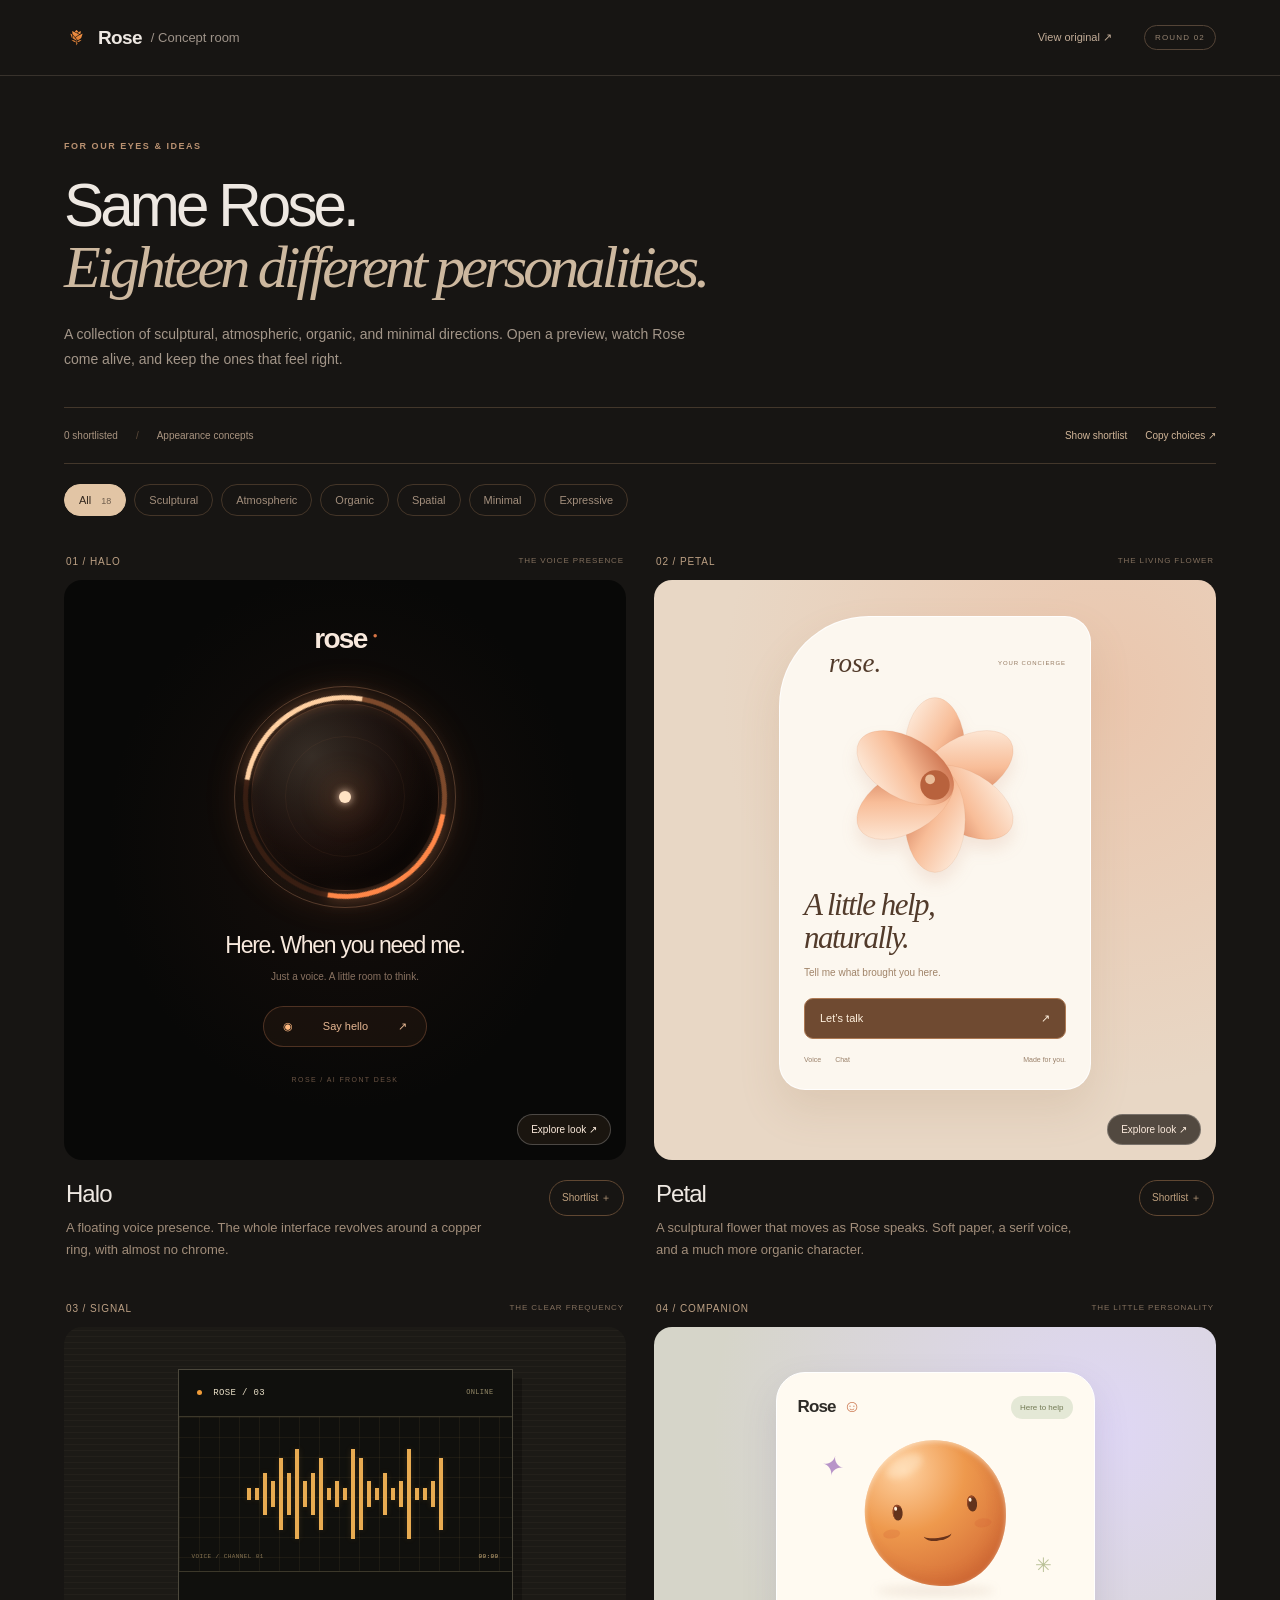
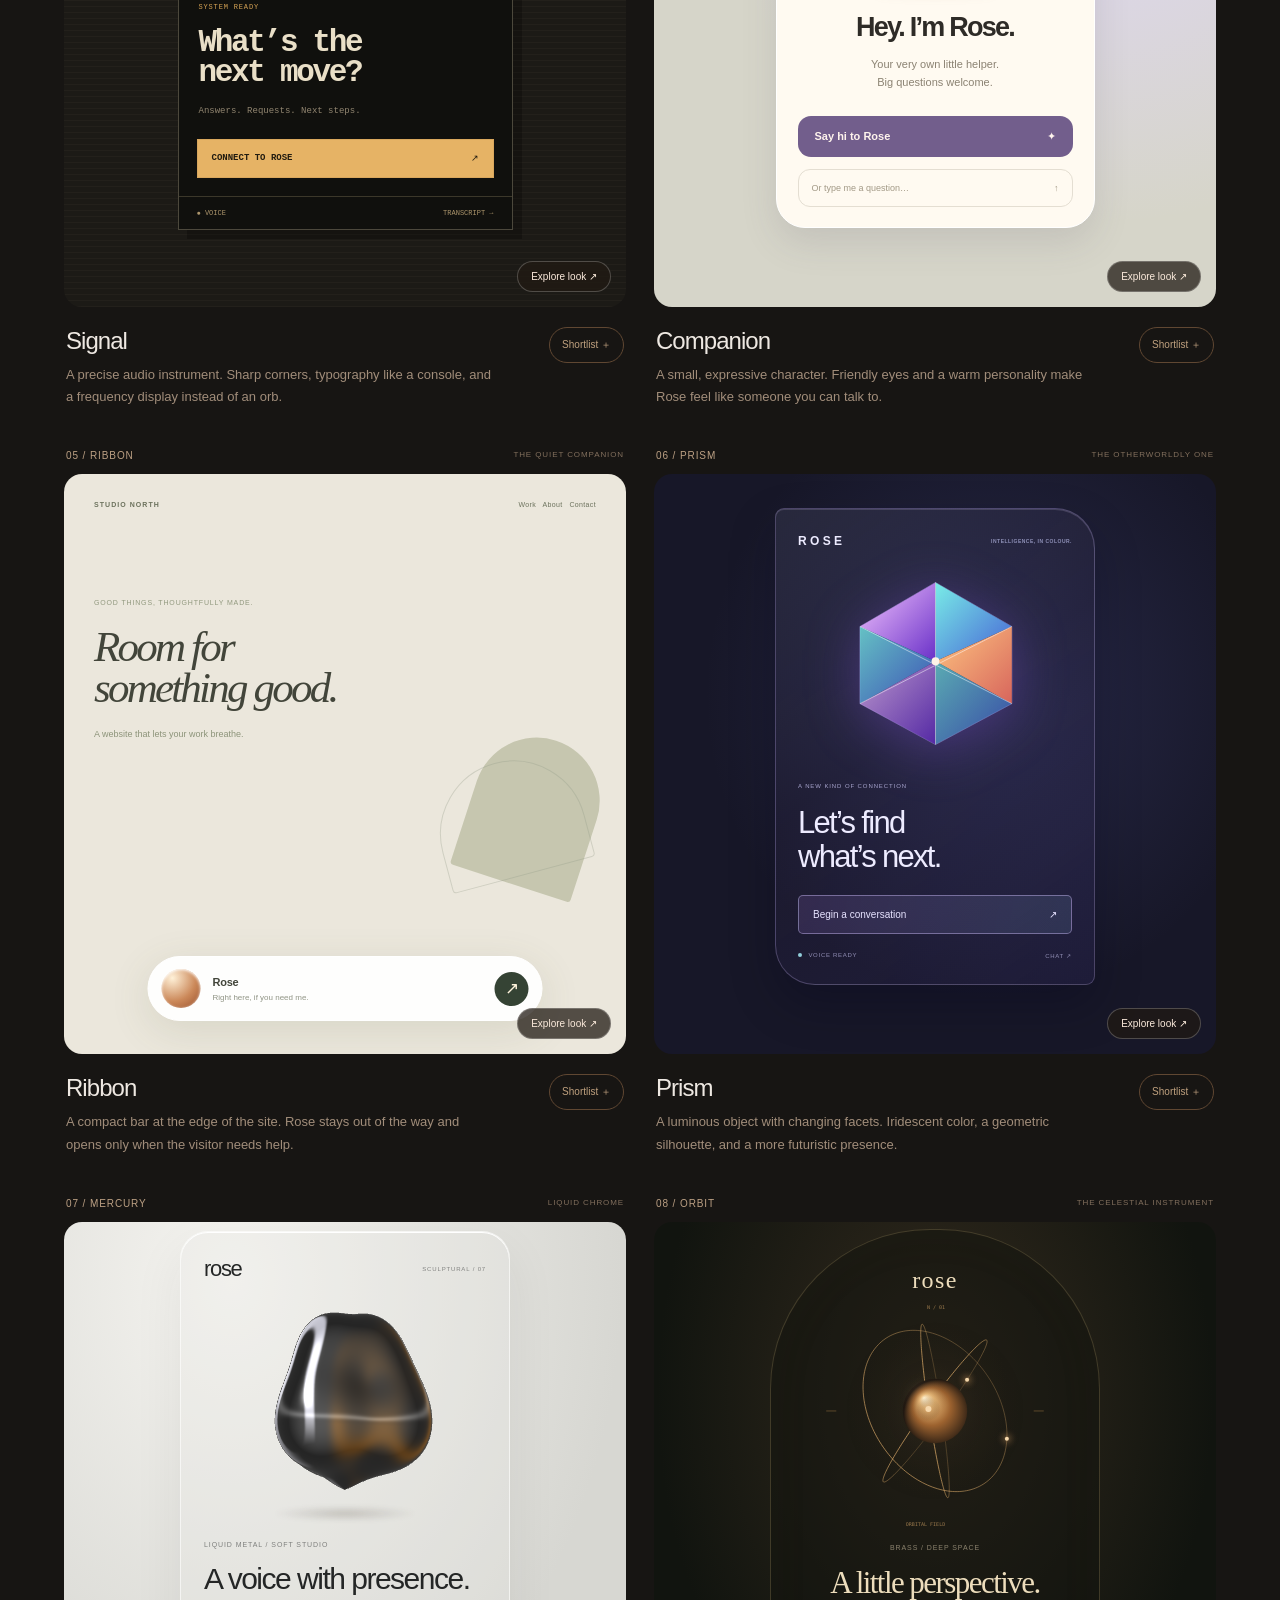
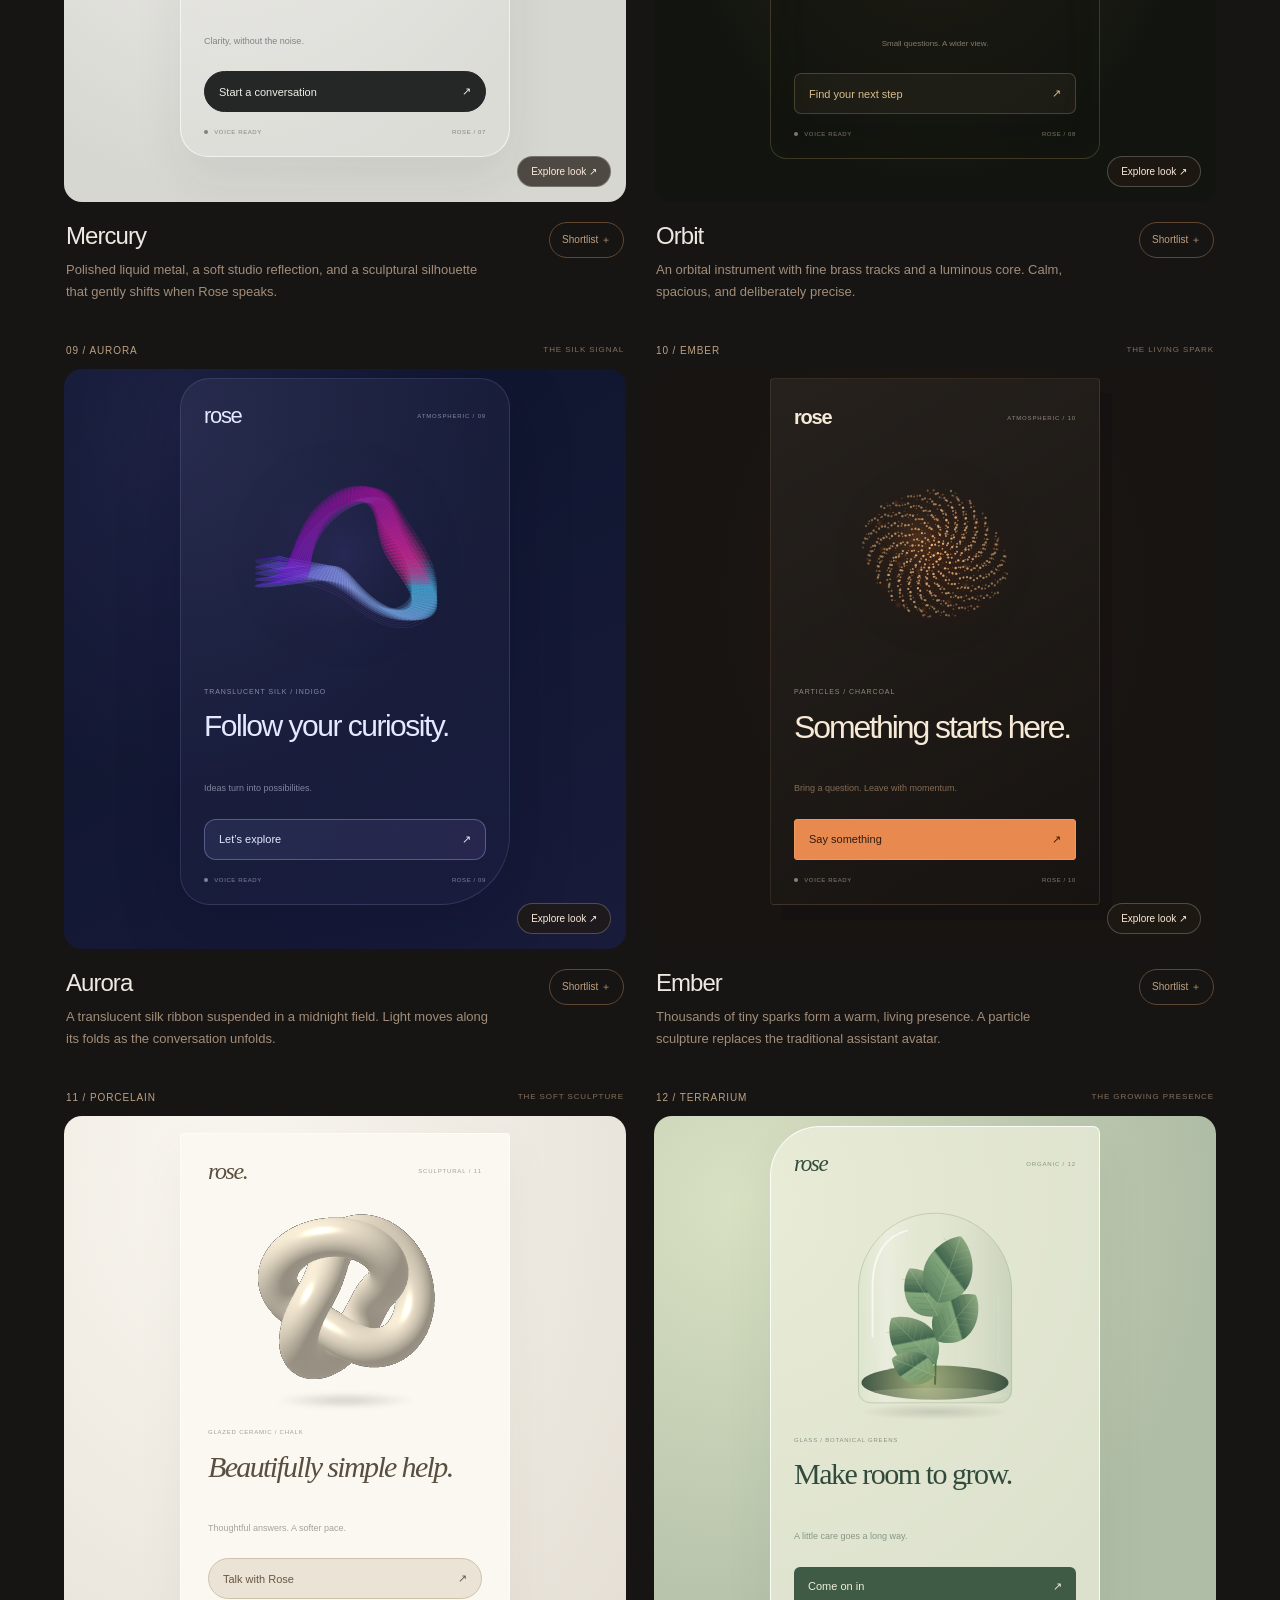
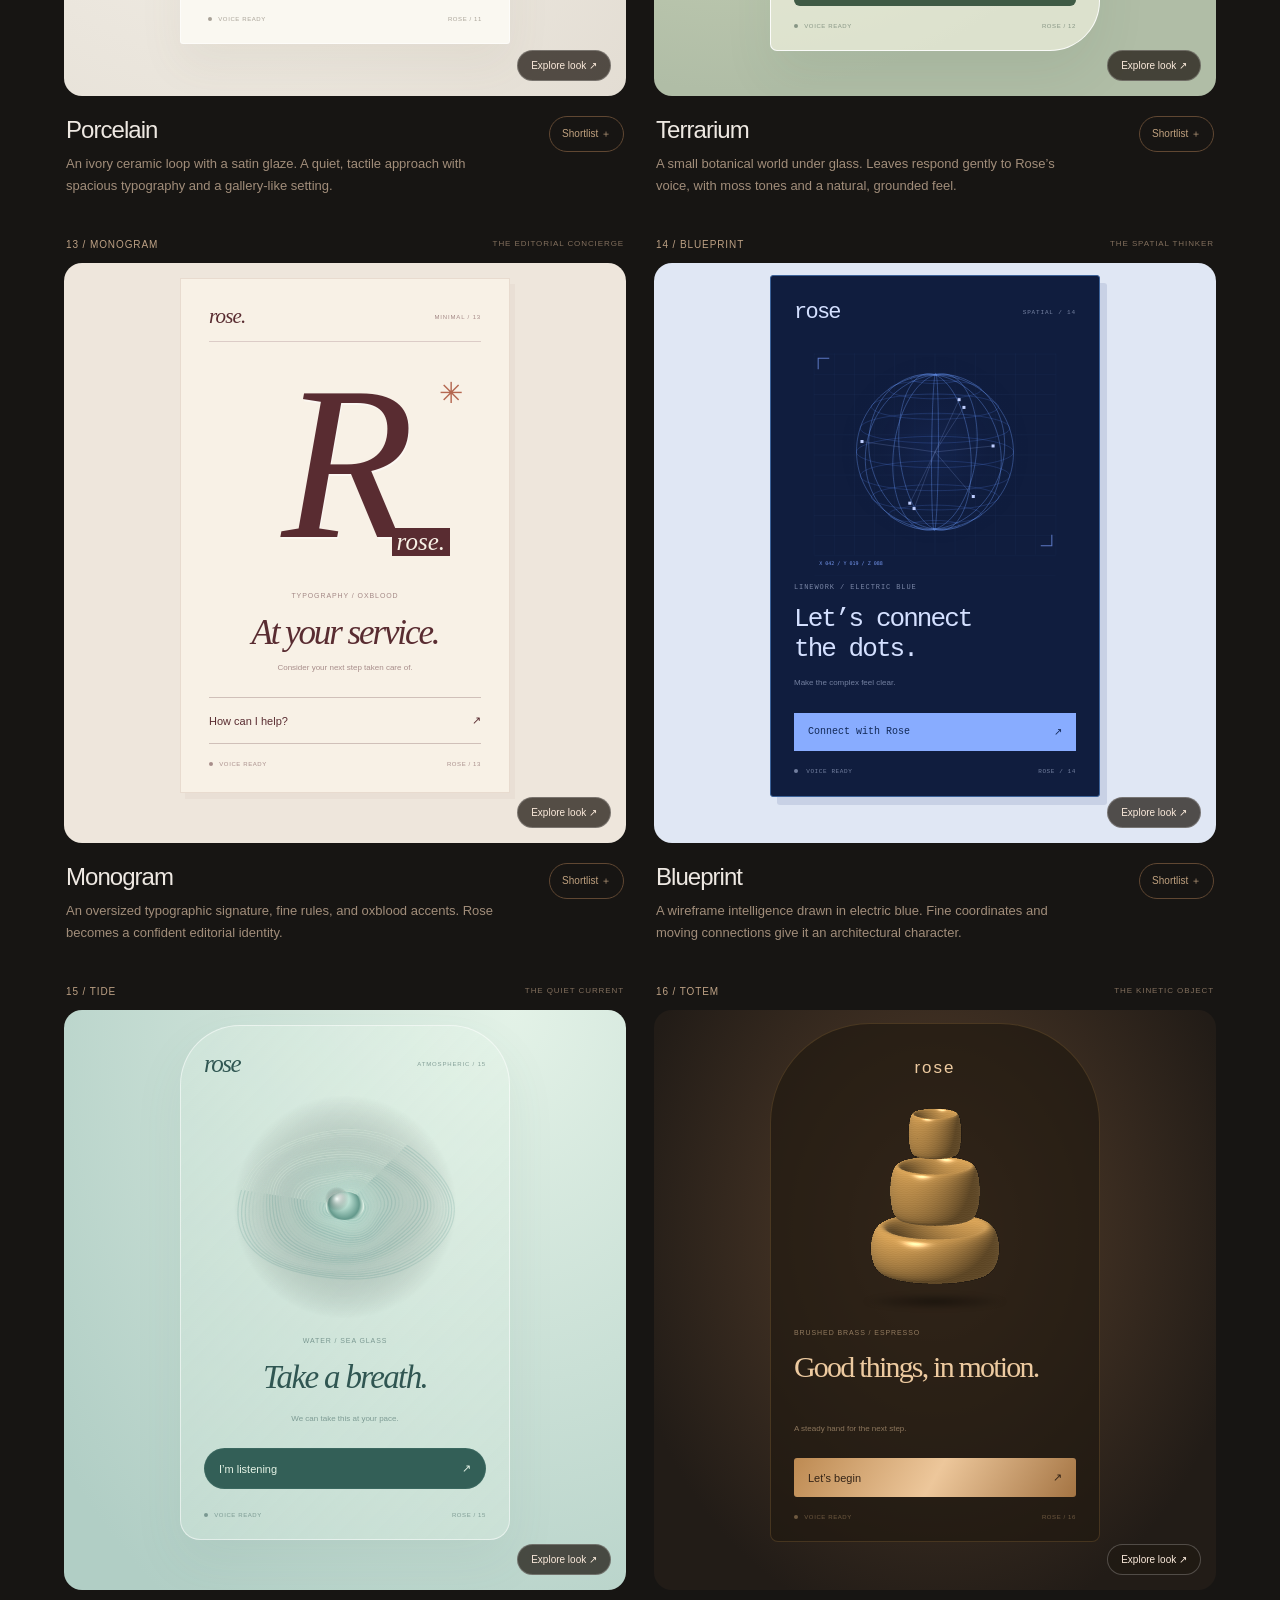
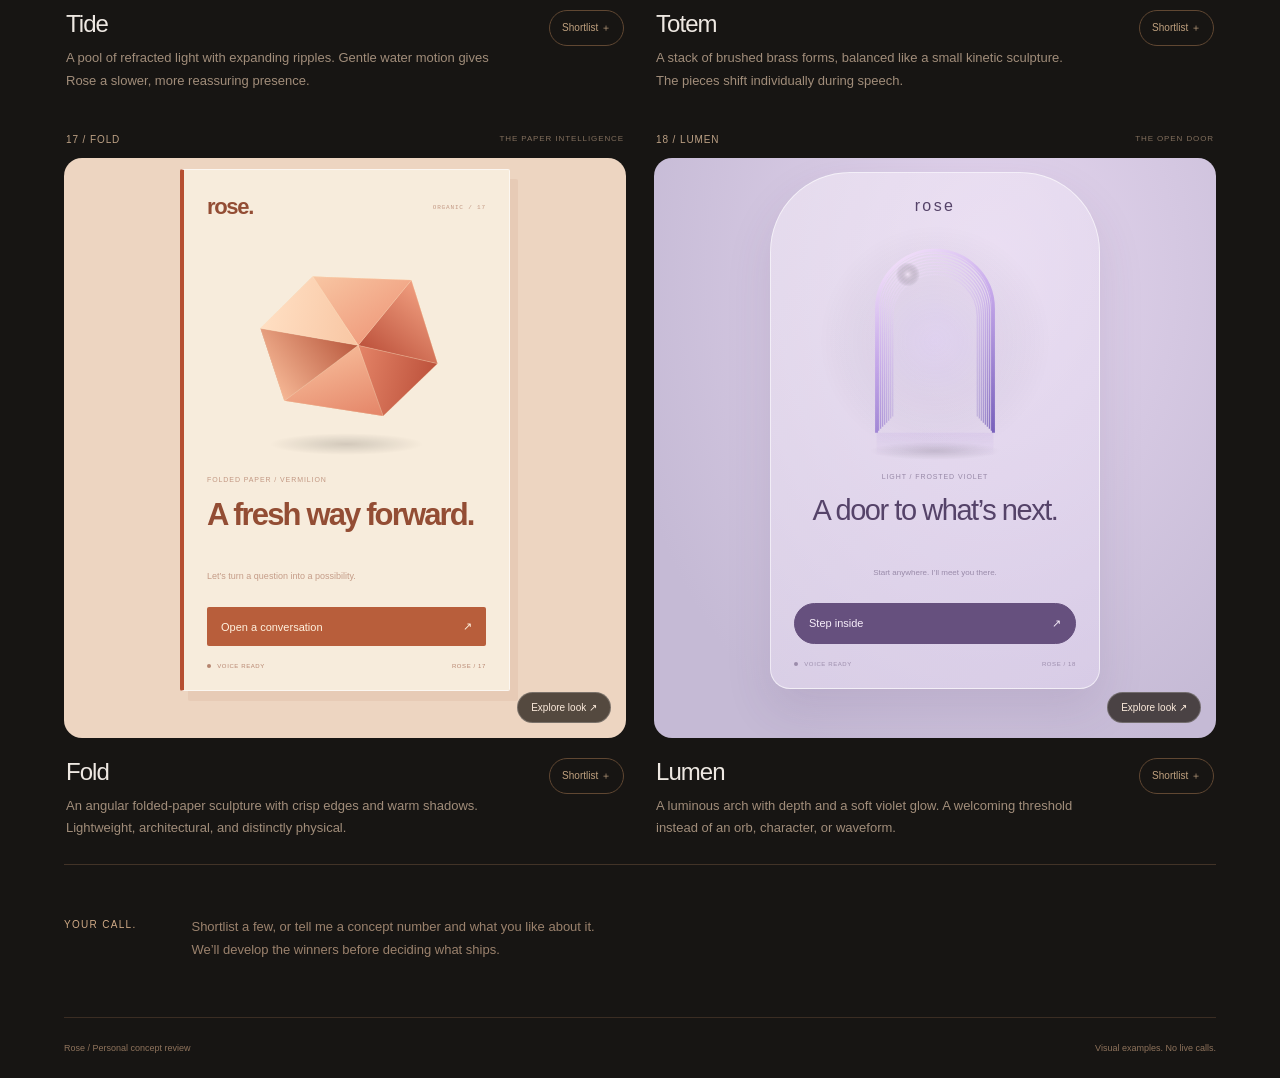
==== commit 5eedd2de: "Expand Rose review gallery to 18 material and motion studies" ====
--- a/index.html
+++ b/index.html
@@ -1,25 +1,1166 @@
 <!doctype html>
 <html lang="en">
-<head><meta charset="utf-8"><meta name="viewport" content="width=device-width,initial-scale=1"><meta name="theme-color" content="#171513"><meta name="robots" content="noindex,nofollow"><title>Rose / Concept Room</title><link rel="icon" href="wildrose.png"><link rel="stylesheet" href="concepts.css?v=1"></head>
-<body>
-  <header><a class="brand" href="./"><img src="wildrose.png" alt="" width="25" height="25">Rose <span>/ Concept room</span></a><div><button id="reference-open" type="button">View original ↗</button><span class="round-note">ROUND 01</span></div></header>
-  <main>
-    <div class="intro"><p class="eyebrow">FOR OUR EYES & IDEAS</p><h1>Same Rose.<br><em>Six different personalities.</em></h1><p>Different forms, different ways to feel alive. Pick the directions worth taking further.</p></div>
-    <div class="review-bar"><div><span id="shortlist-count">0 shortlisted</span><span class="divider">/</span><span>Appearance concepts</span></div><div><button id="filter" type="button" aria-pressed="false">Show shortlist</button><button id="copy" type="button">Copy choices ↗</button></div></div>
-    <p id="review-status" class="review-status" role="status" aria-live="polite"></p>
-    <div class="concept-grid">
-      <article class="concept" data-concept="halo"><div class="concept-meta"><span>01 / HALO</span><span>THE VOICE PRESENCE</span></div><div class="stage stage-halo"><div class="halo-layout"><div class="halo-wordmark">rose<span>●</span></div><div class="halo-ring"><div class="halo-center"><span class="halo-core"></span><i></i></div></div><h2 class="concept-status" data-idle="Here. When you need me.">Here. When you need me.</h2><p>Just a voice. A little room to think.</p><button class="concept-action halo-action" type="button" data-play><span class="mic-icon" aria-hidden="true">◉</span> Say hello <span aria-hidden="true">↗</span></button><div class="halo-foot">ROSE / AI FRONT DESK</div></div></div><div class="concept-description"><div><h2>Halo</h2><p>A floating voice presence. The whole interface revolves around a copper ring, with almost no chrome.</p></div><button class="shortlist" type="button" aria-pressed="false">Shortlist ＋</button></div></article>
-      <article class="concept" data-concept="petal"><div class="concept-meta"><span>02 / PETAL</span><span>THE LIVING FLOWER</span></div><div class="stage stage-petal"><div class="petal-card"><div class="petal-top"><span>rose.</span><span>YOUR CONCIERGE</span></div><div class="petal-flower" aria-hidden="true"><svg viewBox="0 0 240 240"><defs><linearGradient id="petal-light" x1="0" y1="0" x2="1" y2="1"><stop stop-color="#fff6eb"/><stop offset=".5" stop-color="#f8bd98"/><stop offset="1" stop-color="#bf5c38"/></linearGradient></defs><g fill="url(#petal-light)" stroke="#c6784f" stroke-opacity=".15"><ellipse cx="120" cy="78" rx="37" ry="65"/><ellipse cx="120" cy="78" rx="37" ry="65" transform="rotate(60 120 120)"/><ellipse cx="120" cy="78" rx="37" ry="65" transform="rotate(120 120 120)"/><ellipse cx="120" cy="78" rx="37" ry="65" transform="rotate(180 120 120)"/><ellipse cx="120" cy="78" rx="37" ry="65" transform="rotate(240 120 120)"/><ellipse cx="120" cy="78" rx="37" ry="65" transform="rotate(300 120 120)"/></g><circle cx="120" cy="120" r="18" fill="#b8623d"/><circle cx="114" cy="113" r="6" fill="#ffe4c1" opacity=".7"/></svg></div><h2 class="concept-status" data-idle="A little help, naturally.">A little help,<br>naturally.</h2><p>Tell me what brought you here.</p><button class="concept-action petal-action" type="button" data-play>Let’s talk <span aria-hidden="true">↗</span></button><div class="petal-footer"><span>Voice</span><span>Chat</span><span>Made for you.</span></div></div></div><div class="concept-description"><div><h2>Petal</h2><p>A sculptural flower that moves as Rose speaks. Soft paper, a serif voice, and a much more organic character.</p></div><button class="shortlist" type="button" aria-pressed="false">Shortlist ＋</button></div></article>
-      <article class="concept" data-concept="signal"><div class="concept-meta"><span>03 / SIGNAL</span><span>THE CLEAR FREQUENCY</span></div><div class="stage stage-signal"><div class="signal-card"><div class="signal-top"><span><i></i> ROSE / 03</span><span>ONLINE</span></div><div class="signal-display"><div class="signal-grid" aria-hidden="true"></div><div class="signal-bars" aria-hidden="true"><i></i><i></i><i></i><i></i><i></i><i></i><i></i><i></i><i></i><i></i><i></i><i></i><i></i><i></i><i></i><i></i><i></i><i></i><i></i><i></i><i></i><i></i><i></i><i></i><i></i></div><span class="signal-coordinate">VOICE / CHANNEL 01</span><span class="signal-time">00:00</span></div><div class="signal-copy"><span class="signal-label">SYSTEM READY</span><h2 class="concept-status" data-idle="What’s the next move?">What’s the<br>next move?</h2><p>Answers. Requests. Next steps.</p></div><button class="concept-action signal-action" type="button" data-play>CONNECT TO ROSE <span aria-hidden="true">↗</span></button><div class="signal-bottom"><span>● VOICE</span><span>TRANSCRIPT →</span></div></div></div><div class="concept-description"><div><h2>Signal</h2><p>A precise audio instrument. Sharp corners, typography like a console, and a frequency display instead of an orb.</p></div><button class="shortlist" type="button" aria-pressed="false">Shortlist ＋</button></div></article>
-      <article class="concept" data-concept="companion"><div class="concept-meta"><span>04 / COMPANION</span><span>THE LITTLE PERSONALITY</span></div><div class="stage stage-companion"><div class="companion-card"><div class="companion-top"><span>Rose <span>☺</span></span><span class="companion-online">Here to help</span></div><div class="character-wrap"><span class="character-spark spark-one">✦</span><span class="character-spark spark-two">✳</span><div class="character"><div class="character-shine"></div><div class="character-face"><i class="eye"></i><i class="eye"></i><span class="smile"></span></div><span class="cheek cheek-one"></span><span class="cheek cheek-two"></span></div><span class="character-shadow"></span></div><h2 class="concept-status" data-idle="Hey. I’m Rose.">Hey. I’m Rose.</h2><p>Your very own little helper.<br>Big questions welcome.</p><button class="concept-action companion-action" type="button" data-play>Say hi to Rose <span aria-hidden="true">✦</span></button><div class="companion-chat"><span>Or type me a question…</span><span>↑</span></div></div></div><div class="concept-description"><div><h2>Companion</h2><p>A small, expressive character. Friendly eyes and a warm personality make Rose feel like someone you can talk to.</p></div><button class="shortlist" type="button" aria-pressed="false">Shortlist ＋</button></div></article>
-      <article class="concept" data-concept="ribbon"><div class="concept-meta"><span>05 / RIBBON</span><span>THE QUIET COMPANION</span></div><div class="stage stage-ribbon"><div class="ribbon-site" aria-hidden="true"><div class="ribbon-site-nav"><span>STUDIO NORTH</span><span>Work &nbsp; About &nbsp; Contact</span></div><div class="ribbon-site-copy"><span>GOOD THINGS, THOUGHTFULLY MADE.</span><h3>Room for<br>something good.</h3><p>A website that lets your work breathe.</p></div><div class="ribbon-site-art"><span></span><i></i></div></div><div class="ribbon-reply" hidden><span>Rose</span><p>Hi there. What can I help you with?</p></div><div class="ribbon-interface"><span class="ribbon-avatar" aria-hidden="true"></span><div><strong>Rose</strong><span class="concept-status" data-idle="Right here, if you need me.">Right here, if you need me.</span></div><button class="concept-action ribbon-action" type="button" data-play aria-label="Talk to Rose">↗</button></div></div><div class="concept-description"><div><h2>Ribbon</h2><p>A compact bar at the edge of the site. Rose stays out of the way and opens only when the visitor needs help.</p></div><button class="shortlist" type="button" aria-pressed="false">Shortlist ＋</button></div></article>
-      <article class="concept" data-concept="prism"><div class="concept-meta"><span>06 / PRISM</span><span>THE OTHERWORLDLY ONE</span></div><div class="stage stage-prism"><div class="prism-card"><div class="prism-top"><span>R O S E</span><span>INTELLIGENCE, IN COLOUR.</span></div><div class="prism-object" aria-hidden="true"><svg viewBox="0 0 260 230"><defs><linearGradient id="prism-purple" x2="1" y2="1"><stop stop-color="#f6c7ff"/><stop offset="1" stop-color="#6930c8"/></linearGradient><linearGradient id="prism-blue" x2="1" y2="1"><stop stop-color="#79ede7"/><stop offset="1" stop-color="#4661d5"/></linearGradient><linearGradient id="prism-orange" x2="1" y2="1"><stop stop-color="#ffc781"/><stop offset="1" stop-color="#d7655c"/></linearGradient></defs><path d="M130 12 227 68 227 166 130 218 34 166 34 68Z" fill="#141238" stroke="#c7b9ff" stroke-opacity=".5"/><path d="M130 12 130 112 34 68Z" fill="url(#prism-purple)"/><path d="M130 12 227 68 130 112Z" fill="url(#prism-blue)"/><path d="M34 68 130 112 34 166Z" fill="url(#prism-blue)" opacity=".8"/><path d="M227 68 227 166 130 112Z" fill="url(#prism-orange)"/><path d="M34 166 130 112 130 218Z" fill="url(#prism-purple)" opacity=".75"/><path d="M130 112 227 166 130 218Z" fill="url(#prism-blue)" opacity=".7"/><g stroke="#ffffff9c" fill="none"><path d="M130 12v206M34 68 227 166M34 166 227 68"/></g><circle cx="130" cy="112" r="5" fill="#fff3e7"/></svg></div><span class="prism-kicker">A NEW KIND OF CONNECTION</span><h2 class="concept-status" data-idle="Let’s find what’s next.">Let’s find<br>what’s next.</h2><button class="concept-action prism-action" type="button" data-play>Begin a conversation <span aria-hidden="true">↗</span></button><div class="prism-footer"><span><i></i> VOICE READY</span><span>CHAT ↗</span></div></div></div><div class="concept-description"><div><h2>Prism</h2><p>A luminous object with changing facets. Iridescent color, a geometric silhouette, and a more futuristic presence.</p></div><button class="shortlist" type="button" aria-pressed="false">Shortlist ＋</button></div></article>
-    </div>
-    <div class="empty-shortlist" id="empty-shortlist" hidden>No picks yet. Shortlist a direction that catches your eye.</div>
-    <div class="closing-note"><span>YOUR CALL.</span><p>Shortlist a few, or tell me a concept number and what you like about it.<br>We’ll develop the winners before deciding what ships.</p></div>
-  </main>
-  <footer><span>Rose / Personal concept review</span><span>Visual examples. No live calls.</span></footer>
-  <dialog id="original" aria-labelledby="reference-title"><div class="dialog-head"><div><span class="eyebrow">THE ORIGINAL</span><h2 id="reference-title">Smoky glass. Copper orb.</h2></div><button id="reference-close" type="button" aria-label="Close original reference">×</button></div><img src="assets/reference-square.jpg" alt="Your original Rose design with a smoky glass panel and a copper orb"></dialog>
-  <script src="concepts.js?v=1"></script>
-</body>
+  <head>
+    <meta charset="utf-8" />
+    <meta name="viewport" content="width=device-width,initial-scale=1" />
+    <meta name="theme-color" content="#171513" />
+    <meta name="robots" content="noindex,nofollow" />
+    <title>Rose / Concept Room</title>
+    <link rel="icon" href="wildrose.png" />
+    <link rel="stylesheet" href="concepts.css?v=2" />
+  </head>
+  <body>
+    <header>
+      <a class="brand" href="./"
+        ><img src="wildrose.png" alt="" width="25" height="25" />Rose
+        <span>/ Concept room</span></a
+      >
+      <div>
+        <button id="reference-open" type="button">View original ↗</button
+        ><span class="round-note">ROUND 02</span>
+      </div>
+    </header>
+    <main>
+      <div class="intro">
+        <p class="eyebrow">FOR OUR EYES & IDEAS</p>
+        <h1>Same Rose.<br /><em>Eighteen different personalities.</em></h1>
+        <p>
+          A collection of sculptural, atmospheric, organic, and minimal
+          directions. Open a preview, watch Rose come alive, and keep the ones
+          that feel right.
+        </p>
+      </div>
+      <div class="review-bar">
+        <div>
+          <span id="shortlist-count">0 shortlisted</span
+          ><span class="divider">/</span><span>Appearance concepts</span>
+        </div>
+        <div>
+          <button id="filter" type="button" aria-pressed="false">
+            Show shortlist</button
+          ><button id="copy" type="button">Copy choices ↗</button>
+        </div>
+      </div>
+      <div
+        class="family-filters"
+        role="group"
+        aria-label="Filter concepts by direction"
+      >
+        <button data-family-filter="All" aria-pressed="true">
+          All <span>18</span></button
+        ><button data-family-filter="Sculptural" aria-pressed="false">
+          Sculptural</button
+        ><button data-family-filter="Atmospheric" aria-pressed="false">
+          Atmospheric</button
+        ><button data-family-filter="Organic" aria-pressed="false">
+          Organic</button
+        ><button data-family-filter="Spatial" aria-pressed="false">
+          Spatial</button
+        ><button data-family-filter="Minimal" aria-pressed="false">
+          Minimal</button
+        ><button data-family-filter="Expressive" aria-pressed="false">
+          Expressive
+        </button>
+      </div>
+      <p
+        id="review-status"
+        class="review-status"
+        role="status"
+        aria-live="polite"
+      ></p>
+      <div class="concept-grid">
+        <article class="concept" data-concept="halo">
+          <div class="concept-meta">
+            <span>01 / HALO</span><span>THE VOICE PRESENCE</span>
+          </div>
+          <div class="stage stage-halo">
+            <div class="halo-layout">
+              <div class="halo-wordmark">rose<span>●</span></div>
+              <div class="halo-ring">
+                <div class="halo-center">
+                  <span class="halo-core"></span><i></i>
+                </div>
+              </div>
+              <h2 class="concept-status" data-idle="Here. When you need me.">
+                Here. When you need me.
+              </h2>
+              <p>Just a voice. A little room to think.</p>
+              <button
+                class="concept-action halo-action"
+                type="button"
+                data-play
+              >
+                <span class="mic-icon" aria-hidden="true">◉</span> Say hello
+                <span aria-hidden="true">↗</span>
+              </button>
+              <div class="halo-foot">ROSE / AI FRONT DESK</div>
+            </div>
+          </div>
+          <div class="concept-description">
+            <div>
+              <h2>Halo</h2>
+              <p>
+                A floating voice presence. The whole interface revolves around a
+                copper ring, with almost no chrome.
+              </p>
+            </div>
+            <button class="shortlist" type="button" aria-pressed="false">
+              Shortlist ＋
+            </button>
+          </div>
+        </article>
+        <article class="concept" data-concept="petal">
+          <div class="concept-meta">
+            <span>02 / PETAL</span><span>THE LIVING FLOWER</span>
+          </div>
+          <div class="stage stage-petal">
+            <div class="petal-card">
+              <div class="petal-top">
+                <span>rose.</span><span>YOUR CONCIERGE</span>
+              </div>
+              <div class="petal-flower" aria-hidden="true">
+                <svg viewBox="0 0 240 240">
+                  <defs>
+                    <linearGradient
+                      id="petal-light"
+                      x1="0"
+                      y1="0"
+                      x2="1"
+                      y2="1"
+                    >
+                      <stop stop-color="#fff6eb" />
+                      <stop offset=".5" stop-color="#f8bd98" />
+                      <stop offset="1" stop-color="#bf5c38" />
+                    </linearGradient>
+                  </defs>
+                  <g
+                    fill="url(#petal-light)"
+                    stroke="#c6784f"
+                    stroke-opacity=".15"
+                  >
+                    <ellipse cx="120" cy="78" rx="37" ry="65" />
+                    <ellipse
+                      cx="120"
+                      cy="78"
+                      rx="37"
+                      ry="65"
+                      transform="rotate(60 120 120)"
+                    />
+                    <ellipse
+                      cx="120"
+                      cy="78"
+                      rx="37"
+                      ry="65"
+                      transform="rotate(120 120 120)"
+                    />
+                    <ellipse
+                      cx="120"
+                      cy="78"
+                      rx="37"
+                      ry="65"
+                      transform="rotate(180 120 120)"
+                    />
+                    <ellipse
+                      cx="120"
+                      cy="78"
+                      rx="37"
+                      ry="65"
+                      transform="rotate(240 120 120)"
+                    />
+                    <ellipse
+                      cx="120"
+                      cy="78"
+                      rx="37"
+                      ry="65"
+                      transform="rotate(300 120 120)"
+                    />
+                  </g>
+                  <circle cx="120" cy="120" r="18" fill="#b8623d" />
+                  <circle cx="114" cy="113" r="6" fill="#ffe4c1" opacity=".7" />
+                </svg>
+              </div>
+              <h2 class="concept-status" data-idle="A little help, naturally.">
+                A little help,<br />naturally.
+              </h2>
+              <p>Tell me what brought you here.</p>
+              <button
+                class="concept-action petal-action"
+                type="button"
+                data-play
+              >
+                Let’s talk <span aria-hidden="true">↗</span>
+              </button>
+              <div class="petal-footer">
+                <span>Voice</span><span>Chat</span><span>Made for you.</span>
+              </div>
+            </div>
+          </div>
+          <div class="concept-description">
+            <div>
+              <h2>Petal</h2>
+              <p>
+                A sculptural flower that moves as Rose speaks. Soft paper, a
+                serif voice, and a much more organic character.
+              </p>
+            </div>
+            <button class="shortlist" type="button" aria-pressed="false">
+              Shortlist ＋
+            </button>
+          </div>
+        </article>
+        <article class="concept" data-concept="signal">
+          <div class="concept-meta">
+            <span>03 / SIGNAL</span><span>THE CLEAR FREQUENCY</span>
+          </div>
+          <div class="stage stage-signal">
+            <div class="signal-card">
+              <div class="signal-top">
+                <span><i></i> ROSE / 03</span><span>ONLINE</span>
+              </div>
+              <div class="signal-display">
+                <div class="signal-grid" aria-hidden="true"></div>
+                <div class="signal-bars" aria-hidden="true">
+                  <i></i><i></i><i></i><i></i><i></i><i></i><i></i><i></i><i></i
+                  ><i></i><i></i><i></i><i></i><i></i><i></i><i></i><i></i
+                  ><i></i><i></i><i></i><i></i><i></i><i></i><i></i><i></i>
+                </div>
+                <span class="signal-coordinate">VOICE / CHANNEL 01</span
+                ><span class="signal-time">00:00</span>
+              </div>
+              <div class="signal-copy">
+                <span class="signal-label">SYSTEM READY</span>
+                <h2 class="concept-status" data-idle="What’s the next move?">
+                  What’s the<br />next move?
+                </h2>
+                <p>Answers. Requests. Next steps.</p>
+              </div>
+              <button
+                class="concept-action signal-action"
+                type="button"
+                data-play
+              >
+                CONNECT TO ROSE <span aria-hidden="true">↗</span>
+              </button>
+              <div class="signal-bottom">
+                <span>● VOICE</span><span>TRANSCRIPT →</span>
+              </div>
+            </div>
+          </div>
+          <div class="concept-description">
+            <div>
+              <h2>Signal</h2>
+              <p>
+                A precise audio instrument. Sharp corners, typography like a
+                console, and a frequency display instead of an orb.
+              </p>
+            </div>
+            <button class="shortlist" type="button" aria-pressed="false">
+              Shortlist ＋
+            </button>
+          </div>
+        </article>
+        <article class="concept" data-concept="companion">
+          <div class="concept-meta">
+            <span>04 / COMPANION</span><span>THE LITTLE PERSONALITY</span>
+          </div>
+          <div class="stage stage-companion">
+            <div class="companion-card">
+              <div class="companion-top">
+                <span>Rose <span>☺</span></span
+                ><span class="companion-online">Here to help</span>
+              </div>
+              <div class="character-wrap">
+                <span class="character-spark spark-one">✦</span
+                ><span class="character-spark spark-two">✳</span>
+                <div class="character">
+                  <div class="character-shine"></div>
+                  <div class="character-face">
+                    <i class="eye"></i><i class="eye"></i
+                    ><span class="smile"></span>
+                  </div>
+                  <span class="cheek cheek-one"></span
+                  ><span class="cheek cheek-two"></span>
+                </div>
+                <span class="character-shadow"></span>
+              </div>
+              <h2 class="concept-status" data-idle="Hey. I’m Rose.">
+                Hey. I’m Rose.
+              </h2>
+              <p>Your very own little helper.<br />Big questions welcome.</p>
+              <button
+                class="concept-action companion-action"
+                type="button"
+                data-play
+              >
+                Say hi to Rose <span aria-hidden="true">✦</span>
+              </button>
+              <div class="companion-chat">
+                <span>Or type me a question…</span><span>↑</span>
+              </div>
+            </div>
+          </div>
+          <div class="concept-description">
+            <div>
+              <h2>Companion</h2>
+              <p>
+                A small, expressive character. Friendly eyes and a warm
+                personality make Rose feel like someone you can talk to.
+              </p>
+            </div>
+            <button class="shortlist" type="button" aria-pressed="false">
+              Shortlist ＋
+            </button>
+          </div>
+        </article>
+        <article class="concept" data-concept="ribbon">
+          <div class="concept-meta">
+            <span>05 / RIBBON</span><span>THE QUIET COMPANION</span>
+          </div>
+          <div class="stage stage-ribbon">
+            <div class="ribbon-site" aria-hidden="true">
+              <div class="ribbon-site-nav">
+                <span>STUDIO NORTH</span
+                ><span>Work &nbsp; About &nbsp; Contact</span>
+              </div>
+              <div class="ribbon-site-copy">
+                <span>GOOD THINGS, THOUGHTFULLY MADE.</span>
+                <h3>Room for<br />something good.</h3>
+                <p>A website that lets your work breathe.</p>
+              </div>
+              <div class="ribbon-site-art"><span></span><i></i></div>
+            </div>
+            <div class="ribbon-reply" hidden>
+              <span>Rose</span>
+              <p>Hi there. What can I help you with?</p>
+            </div>
+            <div class="ribbon-interface">
+              <span class="ribbon-avatar" aria-hidden="true"></span>
+              <div>
+                <strong>Rose</strong
+                ><span
+                  class="concept-status"
+                  data-idle="Right here, if you need me."
+                  >Right here, if you need me.</span
+                >
+              </div>
+              <button
+                class="concept-action ribbon-action"
+                type="button"
+                data-play
+                aria-label="Talk to Rose"
+              >
+                ↗
+              </button>
+            </div>
+          </div>
+          <div class="concept-description">
+            <div>
+              <h2>Ribbon</h2>
+              <p>
+                A compact bar at the edge of the site. Rose stays out of the way
+                and opens only when the visitor needs help.
+              </p>
+            </div>
+            <button class="shortlist" type="button" aria-pressed="false">
+              Shortlist ＋
+            </button>
+          </div>
+        </article>
+        <article class="concept" data-concept="prism">
+          <div class="concept-meta">
+            <span>06 / PRISM</span><span>THE OTHERWORLDLY ONE</span>
+          </div>
+          <div class="stage stage-prism">
+            <div class="prism-card">
+              <div class="prism-top">
+                <span>R O S E</span><span>INTELLIGENCE, IN COLOUR.</span>
+              </div>
+              <div class="prism-object" aria-hidden="true">
+                <svg viewBox="0 0 260 230">
+                  <defs>
+                    <linearGradient id="prism-purple" x2="1" y2="1">
+                      <stop stop-color="#f6c7ff" />
+                      <stop offset="1" stop-color="#6930c8" />
+                    </linearGradient>
+                    <linearGradient id="prism-blue" x2="1" y2="1">
+                      <stop stop-color="#79ede7" />
+                      <stop offset="1" stop-color="#4661d5" />
+                    </linearGradient>
+                    <linearGradient id="prism-orange" x2="1" y2="1">
+                      <stop stop-color="#ffc781" />
+                      <stop offset="1" stop-color="#d7655c" />
+                    </linearGradient>
+                  </defs>
+                  <path
+                    d="M130 12 227 68 227 166 130 218 34 166 34 68Z"
+                    fill="#141238"
+                    stroke="#c7b9ff"
+                    stroke-opacity=".5"
+                  />
+                  <path d="M130 12 130 112 34 68Z" fill="url(#prism-purple)" />
+                  <path d="M130 12 227 68 130 112Z" fill="url(#prism-blue)" />
+                  <path
+                    d="M34 68 130 112 34 166Z"
+                    fill="url(#prism-blue)"
+                    opacity=".8"
+                  />
+                  <path
+                    d="M227 68 227 166 130 112Z"
+                    fill="url(#prism-orange)"
+                  />
+                  <path
+                    d="M34 166 130 112 130 218Z"
+                    fill="url(#prism-purple)"
+                    opacity=".75"
+                  />
+                  <path
+                    d="M130 112 227 166 130 218Z"
+                    fill="url(#prism-blue)"
+                    opacity=".7"
+                  />
+                  <g stroke="#ffffff9c" fill="none">
+                    <path d="M130 12v206M34 68 227 166M34 166 227 68" />
+                  </g>
+                  <circle cx="130" cy="112" r="5" fill="#fff3e7" />
+                </svg>
+              </div>
+              <span class="prism-kicker">A NEW KIND OF CONNECTION</span>
+              <h2 class="concept-status" data-idle="Let’s find what’s next.">
+                Let’s find<br />what’s next.
+              </h2>
+              <button
+                class="concept-action prism-action"
+                type="button"
+                data-play
+              >
+                Begin a conversation <span aria-hidden="true">↗</span>
+              </button>
+              <div class="prism-footer">
+                <span><i></i> VOICE READY</span><span>CHAT ↗</span>
+              </div>
+            </div>
+          </div>
+          <div class="concept-description">
+            <div>
+              <h2>Prism</h2>
+              <p>
+                A luminous object with changing facets. Iridescent color, a
+                geometric silhouette, and a more futuristic presence.
+              </p>
+            </div>
+            <button class="shortlist" type="button" aria-pressed="false">
+              Shortlist ＋
+            </button>
+          </div>
+        </article>
+
+        <article
+          class="concept concept-new"
+          data-concept="mercury"
+          data-family="Sculptural"
+          data-material="Liquid metal / Soft studio"
+        >
+          <div class="concept-meta">
+            <span>07 / MERCURY</span><span>LIQUID CHROME</span>
+          </div>
+          <div class="stage stage-mercury">
+            <div class="design-card mercury-card">
+              <div class="design-top">
+                <span>rose</span><span>SCULPTURAL / 07</span>
+              </div>
+              <div class="object-frame">
+                <canvas
+                  class="object-canvas"
+                  data-object="mercury"
+                  width="560"
+                  height="480"
+                  aria-hidden="true"
+                ></canvas>
+              </div>
+              <div class="design-copy">
+                <span class="design-kicker">LIQUID METAL / SOFT STUDIO</span>
+                <h2 class="concept-status">A voice with presence.</h2>
+                <p>Clarity, without the noise.</p>
+              </div>
+              <button
+                class="concept-action design-action"
+                type="button"
+                data-play
+              >
+                Start a conversation<span aria-hidden="true">↗</span>
+              </button>
+              <div class="design-bottom">
+                <span><i></i> VOICE READY</span><span>ROSE / 07</span>
+              </div>
+            </div>
+          </div>
+          <div class="concept-description">
+            <div>
+              <h2>Mercury</h2>
+              <p>
+                Polished liquid metal, a soft studio reflection, and a
+                sculptural silhouette that gently shifts when Rose speaks.
+              </p>
+            </div>
+            <button class="shortlist" type="button" aria-pressed="false">
+              Shortlist ＋
+            </button>
+          </div>
+        </article>
+        <article
+          class="concept concept-new"
+          data-concept="orbit"
+          data-family="Spatial"
+          data-material="Brass / Deep space"
+        >
+          <div class="concept-meta">
+            <span>08 / ORBIT</span><span>THE CELESTIAL INSTRUMENT</span>
+          </div>
+          <div class="stage stage-orbit">
+            <div class="design-card orbit-card">
+              <div class="design-top">
+                <span>rose</span><span>SPATIAL / 08</span>
+              </div>
+              <div class="object-frame">
+                <canvas
+                  class="object-canvas"
+                  data-object="orbit"
+                  width="560"
+                  height="480"
+                  aria-hidden="true"
+                ></canvas>
+              </div>
+              <div class="design-copy">
+                <span class="design-kicker">BRASS / DEEP SPACE</span>
+                <h2 class="concept-status">A little perspective.</h2>
+                <p>Small questions. A wider view.</p>
+              </div>
+              <button
+                class="concept-action design-action"
+                type="button"
+                data-play
+              >
+                Find your next step<span aria-hidden="true">↗</span>
+              </button>
+              <div class="design-bottom">
+                <span><i></i> VOICE READY</span><span>ROSE / 08</span>
+              </div>
+            </div>
+          </div>
+          <div class="concept-description">
+            <div>
+              <h2>Orbit</h2>
+              <p>
+                An orbital instrument with fine brass tracks and a luminous
+                core. Calm, spacious, and deliberately precise.
+              </p>
+            </div>
+            <button class="shortlist" type="button" aria-pressed="false">
+              Shortlist ＋
+            </button>
+          </div>
+        </article>
+        <article
+          class="concept concept-new"
+          data-concept="aurora"
+          data-family="Atmospheric"
+          data-material="Translucent silk / Indigo"
+        >
+          <div class="concept-meta">
+            <span>09 / AURORA</span><span>THE SILK SIGNAL</span>
+          </div>
+          <div class="stage stage-aurora">
+            <div class="design-card aurora-card">
+              <div class="design-top">
+                <span>rose</span><span>ATMOSPHERIC / 09</span>
+              </div>
+              <div class="object-frame">
+                <canvas
+                  class="object-canvas"
+                  data-object="aurora"
+                  width="560"
+                  height="480"
+                  aria-hidden="true"
+                ></canvas>
+              </div>
+              <div class="design-copy">
+                <span class="design-kicker">TRANSLUCENT SILK / INDIGO</span>
+                <h2 class="concept-status">Follow your curiosity.</h2>
+                <p>Ideas turn into possibilities.</p>
+              </div>
+              <button
+                class="concept-action design-action"
+                type="button"
+                data-play
+              >
+                Let’s explore<span aria-hidden="true">↗</span>
+              </button>
+              <div class="design-bottom">
+                <span><i></i> VOICE READY</span><span>ROSE / 09</span>
+              </div>
+            </div>
+          </div>
+          <div class="concept-description">
+            <div>
+              <h2>Aurora</h2>
+              <p>
+                A translucent silk ribbon suspended in a midnight field. Light
+                moves along its folds as the conversation unfolds.
+              </p>
+            </div>
+            <button class="shortlist" type="button" aria-pressed="false">
+              Shortlist ＋
+            </button>
+          </div>
+        </article>
+        <article
+          class="concept concept-new"
+          data-concept="ember"
+          data-family="Atmospheric"
+          data-material="Particles / Charcoal"
+        >
+          <div class="concept-meta">
+            <span>10 / EMBER</span><span>THE LIVING SPARK</span>
+          </div>
+          <div class="stage stage-ember">
+            <div class="design-card ember-card">
+              <div class="design-top">
+                <span>rose</span><span>ATMOSPHERIC / 10</span>
+              </div>
+              <div class="object-frame">
+                <canvas
+                  class="object-canvas"
+                  data-object="ember"
+                  width="560"
+                  height="480"
+                  aria-hidden="true"
+                ></canvas>
+              </div>
+              <div class="design-copy">
+                <span class="design-kicker">PARTICLES / CHARCOAL</span>
+                <h2 class="concept-status">Something starts here.</h2>
+                <p>Bring a question. Leave with momentum.</p>
+              </div>
+              <button
+                class="concept-action design-action"
+                type="button"
+                data-play
+              >
+                Say something<span aria-hidden="true">↗</span>
+              </button>
+              <div class="design-bottom">
+                <span><i></i> VOICE READY</span><span>ROSE / 10</span>
+              </div>
+            </div>
+          </div>
+          <div class="concept-description">
+            <div>
+              <h2>Ember</h2>
+              <p>
+                Thousands of tiny sparks form a warm, living presence. A
+                particle sculpture replaces the traditional assistant avatar.
+              </p>
+            </div>
+            <button class="shortlist" type="button" aria-pressed="false">
+              Shortlist ＋
+            </button>
+          </div>
+        </article>
+        <article
+          class="concept concept-new"
+          data-concept="porcelain"
+          data-family="Sculptural"
+          data-material="Glazed ceramic / Chalk"
+        >
+          <div class="concept-meta">
+            <span>11 / PORCELAIN</span><span>THE SOFT SCULPTURE</span>
+          </div>
+          <div class="stage stage-porcelain">
+            <div class="design-card porcelain-card">
+              <div class="design-top">
+                <span>rose.</span><span>SCULPTURAL / 11</span>
+              </div>
+              <div class="object-frame">
+                <canvas
+                  class="object-canvas"
+                  data-object="porcelain"
+                  width="560"
+                  height="480"
+                  aria-hidden="true"
+                ></canvas>
+              </div>
+              <div class="design-copy">
+                <span class="design-kicker">GLAZED CERAMIC / CHALK</span>
+                <h2 class="concept-status">Beautifully simple help.</h2>
+                <p>Thoughtful answers. A softer pace.</p>
+              </div>
+              <button
+                class="concept-action design-action"
+                type="button"
+                data-play
+              >
+                Talk with Rose<span aria-hidden="true">↗</span>
+              </button>
+              <div class="design-bottom">
+                <span><i></i> VOICE READY</span><span>ROSE / 11</span>
+              </div>
+            </div>
+          </div>
+          <div class="concept-description">
+            <div>
+              <h2>Porcelain</h2>
+              <p>
+                An ivory ceramic loop with a satin glaze. A quiet, tactile
+                approach with spacious typography and a gallery-like setting.
+              </p>
+            </div>
+            <button class="shortlist" type="button" aria-pressed="false">
+              Shortlist ＋
+            </button>
+          </div>
+        </article>
+        <article
+          class="concept concept-new"
+          data-concept="terrarium"
+          data-family="Organic"
+          data-material="Glass / Botanical greens"
+        >
+          <div class="concept-meta">
+            <span>12 / TERRARIUM</span><span>THE GROWING PRESENCE</span>
+          </div>
+          <div class="stage stage-terrarium">
+            <div class="design-card terrarium-card">
+              <div class="design-top">
+                <span>rose</span><span>ORGANIC / 12</span>
+              </div>
+              <div class="object-frame">
+                <canvas
+                  class="object-canvas"
+                  data-object="terrarium"
+                  width="560"
+                  height="480"
+                  aria-hidden="true"
+                ></canvas>
+              </div>
+              <div class="design-copy">
+                <span class="design-kicker">GLASS / BOTANICAL GREENS</span>
+                <h2 class="concept-status">Make room to grow.</h2>
+                <p>A little care goes a long way.</p>
+              </div>
+              <button
+                class="concept-action design-action"
+                type="button"
+                data-play
+              >
+                Come on in<span aria-hidden="true">↗</span>
+              </button>
+              <div class="design-bottom">
+                <span><i></i> VOICE READY</span><span>ROSE / 12</span>
+              </div>
+            </div>
+          </div>
+          <div class="concept-description">
+            <div>
+              <h2>Terrarium</h2>
+              <p>
+                A small botanical world under glass. Leaves respond gently to
+                Rose’s voice, with moss tones and a natural, grounded feel.
+              </p>
+            </div>
+            <button class="shortlist" type="button" aria-pressed="false">
+              Shortlist ＋
+            </button>
+          </div>
+        </article>
+        <article
+          class="concept concept-new"
+          data-concept="monogram"
+          data-family="Minimal"
+          data-material="Typography / Oxblood"
+        >
+          <div class="concept-meta">
+            <span>13 / MONOGRAM</span><span>THE EDITORIAL CONCIERGE</span>
+          </div>
+          <div class="stage stage-monogram">
+            <div class="design-card monogram-card">
+              <div class="design-top">
+                <span>rose.</span><span>MINIMAL / 13</span>
+              </div>
+              <div class="object-frame">
+                <div class="monogram-object" aria-hidden="true">
+                  <span>R</span><i>rose.</i><b>✳</b>
+                </div>
+              </div>
+              <div class="design-copy">
+                <span class="design-kicker">TYPOGRAPHY / OXBLOOD</span>
+                <h2 class="concept-status">At your service.</h2>
+                <p>Consider your next step taken care of.</p>
+              </div>
+              <button
+                class="concept-action design-action"
+                type="button"
+                data-play
+              >
+                How can I help?<span aria-hidden="true">↗</span>
+              </button>
+              <div class="design-bottom">
+                <span><i></i> VOICE READY</span><span>ROSE / 13</span>
+              </div>
+            </div>
+          </div>
+          <div class="concept-description">
+            <div>
+              <h2>Monogram</h2>
+              <p>
+                An oversized typographic signature, fine rules, and oxblood
+                accents. Rose becomes a confident editorial identity.
+              </p>
+            </div>
+            <button class="shortlist" type="button" aria-pressed="false">
+              Shortlist ＋
+            </button>
+          </div>
+        </article>
+        <article
+          class="concept concept-new"
+          data-concept="blueprint"
+          data-family="Spatial"
+          data-material="Linework / Electric blue"
+        >
+          <div class="concept-meta">
+            <span>14 / BLUEPRINT</span><span>THE SPATIAL THINKER</span>
+          </div>
+          <div class="stage stage-blueprint">
+            <div class="design-card blueprint-card">
+              <div class="design-top">
+                <span>rose</span><span>SPATIAL / 14</span>
+              </div>
+              <div class="object-frame">
+                <canvas
+                  class="object-canvas"
+                  data-object="blueprint"
+                  width="560"
+                  height="480"
+                  aria-hidden="true"
+                ></canvas>
+              </div>
+              <div class="design-copy">
+                <span class="design-kicker">LINEWORK / ELECTRIC BLUE</span>
+                <h2 class="concept-status">Let’s connect the dots.</h2>
+                <p>Make the complex feel clear.</p>
+              </div>
+              <button
+                class="concept-action design-action"
+                type="button"
+                data-play
+              >
+                Connect with Rose<span aria-hidden="true">↗</span>
+              </button>
+              <div class="design-bottom">
+                <span><i></i> VOICE READY</span><span>ROSE / 14</span>
+              </div>
+            </div>
+          </div>
+          <div class="concept-description">
+            <div>
+              <h2>Blueprint</h2>
+              <p>
+                A wireframe intelligence drawn in electric blue. Fine
+                coordinates and moving connections give it an architectural
+                character.
+              </p>
+            </div>
+            <button class="shortlist" type="button" aria-pressed="false">
+              Shortlist ＋
+            </button>
+          </div>
+        </article>
+        <article
+          class="concept concept-new"
+          data-concept="tide"
+          data-family="Atmospheric"
+          data-material="Water / Sea glass"
+        >
+          <div class="concept-meta">
+            <span>15 / TIDE</span><span>THE QUIET CURRENT</span>
+          </div>
+          <div class="stage stage-tide">
+            <div class="design-card tide-card">
+              <div class="design-top">
+                <span>rose</span><span>ATMOSPHERIC / 15</span>
+              </div>
+              <div class="object-frame">
+                <canvas
+                  class="object-canvas"
+                  data-object="tide"
+                  width="560"
+                  height="480"
+                  aria-hidden="true"
+                ></canvas>
+              </div>
+              <div class="design-copy">
+                <span class="design-kicker">WATER / SEA GLASS</span>
+                <h2 class="concept-status">Take a breath.</h2>
+                <p>We can take this at your pace.</p>
+              </div>
+              <button
+                class="concept-action design-action"
+                type="button"
+                data-play
+              >
+                I’m listening<span aria-hidden="true">↗</span>
+              </button>
+              <div class="design-bottom">
+                <span><i></i> VOICE READY</span><span>ROSE / 15</span>
+              </div>
+            </div>
+          </div>
+          <div class="concept-description">
+            <div>
+              <h2>Tide</h2>
+              <p>
+                A pool of refracted light with expanding ripples. Gentle water
+                motion gives Rose a slower, more reassuring presence.
+              </p>
+            </div>
+            <button class="shortlist" type="button" aria-pressed="false">
+              Shortlist ＋
+            </button>
+          </div>
+        </article>
+        <article
+          class="concept concept-new"
+          data-concept="totem"
+          data-family="Sculptural"
+          data-material="Brushed brass / Espresso"
+        >
+          <div class="concept-meta">
+            <span>16 / TOTEM</span><span>THE KINETIC OBJECT</span>
+          </div>
+          <div class="stage stage-totem">
+            <div class="design-card totem-card">
+              <div class="design-top">
+                <span>rose</span><span>SCULPTURAL / 16</span>
+              </div>
+              <div class="object-frame">
+                <canvas
+                  class="object-canvas"
+                  data-object="totem"
+                  width="560"
+                  height="480"
+                  aria-hidden="true"
+                ></canvas>
+              </div>
+              <div class="design-copy">
+                <span class="design-kicker">BRUSHED BRASS / ESPRESSO</span>
+                <h2 class="concept-status">Good things, in motion.</h2>
+                <p>A steady hand for the next step.</p>
+              </div>
+              <button
+                class="concept-action design-action"
+                type="button"
+                data-play
+              >
+                Let’s begin<span aria-hidden="true">↗</span>
+              </button>
+              <div class="design-bottom">
+                <span><i></i> VOICE READY</span><span>ROSE / 16</span>
+              </div>
+            </div>
+          </div>
+          <div class="concept-description">
+            <div>
+              <h2>Totem</h2>
+              <p>
+                A stack of brushed brass forms, balanced like a small kinetic
+                sculpture. The pieces shift individually during speech.
+              </p>
+            </div>
+            <button class="shortlist" type="button" aria-pressed="false">
+              Shortlist ＋
+            </button>
+          </div>
+        </article>
+        <article
+          class="concept concept-new"
+          data-concept="fold"
+          data-family="Organic"
+          data-material="Folded paper / Vermilion"
+        >
+          <div class="concept-meta">
+            <span>17 / FOLD</span><span>THE PAPER INTELLIGENCE</span>
+          </div>
+          <div class="stage stage-fold">
+            <div class="design-card fold-card">
+              <div class="design-top">
+                <span>rose.</span><span>ORGANIC / 17</span>
+              </div>
+              <div class="object-frame">
+                <canvas
+                  class="object-canvas"
+                  data-object="fold"
+                  width="560"
+                  height="480"
+                  aria-hidden="true"
+                ></canvas>
+              </div>
+              <div class="design-copy">
+                <span class="design-kicker">FOLDED PAPER / VERMILION</span>
+                <h2 class="concept-status">A fresh way forward.</h2>
+                <p>Let’s turn a question into a possibility.</p>
+              </div>
+              <button
+                class="concept-action design-action"
+                type="button"
+                data-play
+              >
+                Open a conversation<span aria-hidden="true">↗</span>
+              </button>
+              <div class="design-bottom">
+                <span><i></i> VOICE READY</span><span>ROSE / 17</span>
+              </div>
+            </div>
+          </div>
+          <div class="concept-description">
+            <div>
+              <h2>Fold</h2>
+              <p>
+                An angular folded-paper sculpture with crisp edges and warm
+                shadows. Lightweight, architectural, and distinctly physical.
+              </p>
+            </div>
+            <button class="shortlist" type="button" aria-pressed="false">
+              Shortlist ＋
+            </button>
+          </div>
+        </article>
+        <article
+          class="concept concept-new"
+          data-concept="lumen"
+          data-family="Minimal"
+          data-material="Light / Frosted violet"
+        >
+          <div class="concept-meta">
+            <span>18 / LUMEN</span><span>THE OPEN DOOR</span>
+          </div>
+          <div class="stage stage-lumen">
+            <div class="design-card lumen-card">
+              <div class="design-top">
+                <span>rose</span><span>MINIMAL / 18</span>
+              </div>
+              <div class="object-frame">
+                <canvas
+                  class="object-canvas"
+                  data-object="lumen"
+                  width="560"
+                  height="480"
+                  aria-hidden="true"
+                ></canvas>
+              </div>
+              <div class="design-copy">
+                <span class="design-kicker">LIGHT / FROSTED VIOLET</span>
+                <h2 class="concept-status">A door to what’s next.</h2>
+                <p>Start anywhere. I’ll meet you there.</p>
+              </div>
+              <button
+                class="concept-action design-action"
+                type="button"
+                data-play
+              >
+                Step inside<span aria-hidden="true">↗</span>
+              </button>
+              <div class="design-bottom">
+                <span><i></i> VOICE READY</span><span>ROSE / 18</span>
+              </div>
+            </div>
+          </div>
+          <div class="concept-description">
+            <div>
+              <h2>Lumen</h2>
+              <p>
+                A luminous arch with depth and a soft violet glow. A welcoming
+                threshold instead of an orb, character, or waveform.
+              </p>
+            </div>
+            <button class="shortlist" type="button" aria-pressed="false">
+              Shortlist ＋
+            </button>
+          </div>
+        </article>
+      </div>
+      <div class="empty-shortlist" id="empty-shortlist" hidden>
+        No concepts in this view. Try another direction or shortlist a few
+        favourites.
+      </div>
+      <div class="closing-note">
+        <span>YOUR CALL.</span>
+        <p>
+          Shortlist a few, or tell me a concept number and what you like about
+          it.<br />We’ll develop the winners before deciding what ships.
+        </p>
+      </div>
+    </main>
+    <footer>
+      <span>Rose / Personal concept review</span
+      ><span>Visual examples. No live calls.</span>
+    </footer>
+    <dialog id="original" aria-labelledby="reference-title">
+      <div class="dialog-head">
+        <div>
+          <span class="eyebrow">THE ORIGINAL</span>
+          <h2 id="reference-title">Smoky glass. Copper orb.</h2>
+        </div>
+        <button
+          id="reference-close"
+          type="button"
+          aria-label="Close original reference"
+        >
+          ×
+        </button>
+      </div>
+      <img
+        src="assets/reference-square.jpg"
+        alt="Your original Rose design with a smoky glass panel and a copper orb"
+      />
+    </dialog>
+    <dialog id="concept-detail" aria-labelledby="detail-title">
+      <div class="detail-head">
+        <div>
+          <span class="eyebrow" id="detail-number"></span>
+          <h2 id="detail-title"></h2>
+        </div>
+        <button
+          id="detail-close"
+          type="button"
+          aria-label="Close concept preview"
+        >
+          ×
+        </button>
+      </div>
+      <div id="detail-stage"></div>
+      <div
+        class="detail-controls"
+        role="group"
+        aria-label="Preview voice state"
+      >
+        <button data-preview-state="idle" aria-pressed="true">Idle</button
+        ><button data-preview-state="listening" aria-pressed="false">
+          Listening</button
+        ><button data-preview-state="speaking" aria-pressed="false">
+          Speaking
+        </button>
+      </div>
+      <div class="detail-notes">
+        <p id="detail-description"></p>
+        <button id="detail-shortlist" type="button" aria-pressed="false">
+          Shortlist ＋
+        </button>
+      </div>
+      <p class="detail-caption">
+        Appearance & motion study · Simulated conversation
+      </p>
+    </dialog>
+    <script src="objects.js?v=2"></script>
+    <script src="concepts.js?v=2"></script>
+  </body>
 </html>
--- a/concepts.css
+++ b/concepts.css
@@ -1,18 +1,2338 @@
-:root{font-family:Inter,-apple-system,BlinkMacSystemFont,'Segoe UI',sans-serif;color:#eee8e2;background:#171513;font-synthesis:none}*{box-sizing:border-box}body{margin:0}button,a,input{font:inherit}button{cursor:pointer;color:inherit}a{color:inherit;text-decoration:none}button:focus-visible,a:focus-visible{outline:2px solid #ffb183;outline-offset:5px}h1,h2,h3,p{margin:0}[hidden]{display:none!important}header{height:76px;padding:0 5%;display:flex;align-items:center;justify-content:space-between;border-bottom:1px solid #38322c;gap:20px}.brand{display:flex;align-items:center;gap:9px;font-size:19px;letter-spacing:-.035em;font-weight:700}.brand span{font-size:13px;color:#9e9389;font-weight:450;letter-spacing:0}header>div{display:flex;align-items:center;gap:22px}header button{border:0;background:none;color:#c2ac97;font-size:11px;padding:10px}.round-note{font-size:8px;letter-spacing:.15em;color:#958371;border:1px solid #544437;border-radius:100px;padding:7px 10px}main{width:min(1340px,90%);margin:auto}.intro{padding:65px 0 40px}.eyebrow{font-size:9px;letter-spacing:.17em;font-weight:700;color:#b99171}h1{font-size:clamp(43px,5.2vw,72px);font-weight:500;letter-spacing:-.065em;line-height:1.02;margin-top:24px}h1 em{font-family:Georgia,serif;font-weight:400;color:#cdb89f}.intro>p:last-child{font-size:14px;line-height:1.8;color:#a39689;max-width:500px;margin-top:24px}.review-bar{display:flex;justify-content:space-between;align-items:center;gap:20px;border-block:1px solid #43372b;padding:17px 0;font-size:10px;color:#a99480}.review-bar>div{display:flex;gap:18px;align-items:center}.divider{color:#5c4a3a}.review-bar button{border:0;background:none;color:#d3b79a;padding:5px 0;font-size:10px}.review-bar button[aria-pressed=true]{color:#ffbd8d}.review-status{min-height:32px;padding-top:10px;font-size:10px;color:#bd9676}.concept-grid{display:grid;grid-template-columns:1fr 1fr;gap:42px 28px}.concept{min-width:0}.concept-meta{display:flex;justify-content:space-between;gap:15px;padding:0 2px 13px;font-size:9px;letter-spacing:.1em;color:#bca084}.concept-meta>span:last-child{font-size:8px;color:#826f5d}.stage{height:550px;display:grid;place-items:center;border-radius:18px;overflow:hidden;position:relative;isolation:isolate}.concept-description{display:flex;gap:22px;justify-content:space-between;padding:20px 2px 0}.concept-description>div{max-width:430px}.concept-description h2{font-size:22px;font-weight:500;letter-spacing:-.04em}.concept-description p{font-size:12px;line-height:1.75;color:#a18d7a;margin-top:9px}.shortlist{flex:none;align-self:flex-start;padding:10px 12px;border:1px solid #604732;border-radius:100px;font-size:10px;background:none;color:#c0a17f;white-space:nowrap}.shortlist[aria-pressed=true]{color:#2e1e11;background:#d6ab7e;border-color:#d6ab7e}.empty-shortlist{padding:90px 25px;border:1px dashed #5b4230;border-radius:15px;text-align:center;color:#cba483;font-size:14px}.closing-note{display:flex;gap:55px;padding:50px 0 35px;margin-top:25px;border-top:1px solid #423327}.closing-note>span{font-size:10px;letter-spacing:.13em;color:#d0aa86;padding-top:4px}.closing-note p{font-size:13px;color:#9b826d;line-height:1.8}footer{display:flex;justify-content:space-between;gap:20px;border-top:1px solid #3b2d23;margin:20px 5% 0;padding:25px 0;font-size:9px;color:#8e735c}dialog{width:min(650px,calc(100% - 24px));max-height:calc(100dvh - 35px);padding:24px;border:1px solid #876044;border-radius:18px;background:#241b14;color:#f0dac4}dialog::backdrop{background:#000c;backdrop-filter:blur(8px)}.dialog-head{display:flex;justify-content:space-between;gap:20px;align-items:center;margin-bottom:20px}.dialog-head h2{font-size:23px;font-weight:500;letter-spacing:-.045em;margin-top:8px}.dialog-head button{width:34px;height:34px;border:1px solid #775236;border-radius:9px;background:none;font-size:24px}dialog>img{display:block;width:100%;border-radius:12px}
+:root {
+  font-family:
+    Inter,
+    -apple-system,
+    BlinkMacSystemFont,
+    "Segoe UI",
+    sans-serif;
+  color: #eee8e2;
+  background: #171513;
+  font-synthesis: none;
+}
+* {
+  box-sizing: border-box;
+}
+body {
+  margin: 0;
+}
+button,
+a,
+input {
+  font: inherit;
+}
+button {
+  cursor: pointer;
+  color: inherit;
+}
+a {
+  color: inherit;
+  text-decoration: none;
+}
+button:focus-visible,
+a:focus-visible {
+  outline: 2px solid #ffb183;
+  outline-offset: 5px;
+}
+h1,
+h2,
+h3,
+p {
+  margin: 0;
+}
+[hidden] {
+  display: none !important;
+}
+header {
+  height: 76px;
+  padding: 0 5%;
+  display: flex;
+  align-items: center;
+  justify-content: space-between;
+  border-bottom: 1px solid #38322c;
+  gap: 20px;
+}
+.brand {
+  display: flex;
+  align-items: center;
+  gap: 9px;
+  font-size: 19px;
+  letter-spacing: -0.035em;
+  font-weight: 700;
+}
+.brand span {
+  font-size: 13px;
+  color: #9e9389;
+  font-weight: 450;
+  letter-spacing: 0;
+}
+header > div {
+  display: flex;
+  align-items: center;
+  gap: 22px;
+}
+header button {
+  border: 0;
+  background: none;
+  color: #c2ac97;
+  font-size: 11px;
+  padding: 10px;
+}
+.round-note {
+  font-size: 8px;
+  letter-spacing: 0.15em;
+  color: #958371;
+  border: 1px solid #544437;
+  border-radius: 100px;
+  padding: 7px 10px;
+}
+main {
+  width: min(1340px, 90%);
+  margin: auto;
+}
+.intro {
+  padding: 65px 0 40px;
+}
+.eyebrow {
+  font-size: 9px;
+  letter-spacing: 0.17em;
+  font-weight: 700;
+  color: #b99171;
+}
+h1 {
+  font-size: clamp(43px, 5.2vw, 72px);
+  font-weight: 500;
+  letter-spacing: -0.065em;
+  line-height: 1.02;
+  margin-top: 24px;
+}
+h1 em {
+  font-family: Georgia, serif;
+  font-weight: 400;
+  color: #cdb89f;
+}
+.intro > p:last-child {
+  font-size: 14px;
+  line-height: 1.8;
+  color: #a39689;
+  max-width: 500px;
+  margin-top: 24px;
+}
+.review-bar {
+  display: flex;
+  justify-content: space-between;
+  align-items: center;
+  gap: 20px;
+  border-block: 1px solid #43372b;
+  padding: 17px 0;
+  font-size: 10px;
+  color: #a99480;
+}
+.review-bar > div {
+  display: flex;
+  gap: 18px;
+  align-items: center;
+}
+.divider {
+  color: #5c4a3a;
+}
+.review-bar button {
+  border: 0;
+  background: none;
+  color: #d3b79a;
+  padding: 5px 0;
+  font-size: 10px;
+}
+.review-bar button[aria-pressed="true"] {
+  color: #ffbd8d;
+}
+.review-status {
+  min-height: 32px;
+  padding-top: 10px;
+  font-size: 10px;
+  color: #bd9676;
+}
+.concept-grid {
+  display: grid;
+  grid-template-columns: 1fr 1fr;
+  gap: 42px 28px;
+}
+.concept {
+  min-width: 0;
+}
+.concept-meta {
+  display: flex;
+  justify-content: space-between;
+  gap: 15px;
+  padding: 0 2px 13px;
+  font-size: 9px;
+  letter-spacing: 0.1em;
+  color: #bca084;
+}
+.concept-meta > span:last-child {
+  font-size: 8px;
+  color: #826f5d;
+}
+.stage {
+  height: 550px;
+  display: grid;
+  place-items: center;
+  border-radius: 18px;
+  overflow: hidden;
+  position: relative;
+  isolation: isolate;
+}
+.concept-description {
+  display: flex;
+  gap: 22px;
+  justify-content: space-between;
+  padding: 20px 2px 0;
+}
+.concept-description > div {
+  max-width: 430px;
+}
+.concept-description h2 {
+  font-size: 22px;
+  font-weight: 500;
+  letter-spacing: -0.04em;
+}
+.concept-description p {
+  font-size: 12px;
+  line-height: 1.75;
+  color: #a18d7a;
+  margin-top: 9px;
+}
+.shortlist {
+  flex: none;
+  align-self: flex-start;
+  padding: 10px 12px;
+  border: 1px solid #604732;
+  border-radius: 100px;
+  font-size: 10px;
+  background: none;
+  color: #c0a17f;
+  white-space: nowrap;
+}
+.shortlist[aria-pressed="true"] {
+  color: #2e1e11;
+  background: #d6ab7e;
+  border-color: #d6ab7e;
+}
+.empty-shortlist {
+  padding: 90px 25px;
+  border: 1px dashed #5b4230;
+  border-radius: 15px;
+  text-align: center;
+  color: #cba483;
+  font-size: 14px;
+}
+.closing-note {
+  display: flex;
+  gap: 55px;
+  padding: 50px 0 35px;
+  margin-top: 25px;
+  border-top: 1px solid #423327;
+}
+.closing-note > span {
+  font-size: 10px;
+  letter-spacing: 0.13em;
+  color: #d0aa86;
+  padding-top: 4px;
+}
+.closing-note p {
+  font-size: 13px;
+  color: #9b826d;
+  line-height: 1.8;
+}
+footer {
+  display: flex;
+  justify-content: space-between;
+  gap: 20px;
+  border-top: 1px solid #3b2d23;
+  margin: 20px 5% 0;
+  padding: 25px 0;
+  font-size: 9px;
+  color: #8e735c;
+}
+dialog {
+  width: min(650px, calc(100% - 24px));
+  max-height: calc(100dvh - 35px);
+  padding: 24px;
+  border: 1px solid #876044;
+  border-radius: 18px;
+  background: #241b14;
+  color: #f0dac4;
+}
+dialog::backdrop {
+  background: #000c;
+  backdrop-filter: blur(8px);
+}
+.dialog-head {
+  display: flex;
+  justify-content: space-between;
+  gap: 20px;
+  align-items: center;
+  margin-bottom: 20px;
+}
+.dialog-head h2 {
+  font-size: 23px;
+  font-weight: 500;
+  letter-spacing: -0.045em;
+  margin-top: 8px;
+}
+.dialog-head button {
+  width: 34px;
+  height: 34px;
+  border: 1px solid #775236;
+  border-radius: 9px;
+  background: none;
+  font-size: 24px;
+}
+dialog > img {
+  display: block;
+  width: 100%;
+  border-radius: 12px;
+}
 /* Halo */
-.stage-halo{background:radial-gradient(ellipse at 50% 45%,#61302126,transparent 60%),#080807;color:#f8e9dd}.halo-layout{text-align:center;width:330px;max-width:90%}.halo-wordmark{font-size:28px;font-weight:600;letter-spacing:-.06em}.halo-wordmark>span{font-size:8px;color:#d87545;vertical-align:top;margin:8px 0 0 6px;display:inline-block}.halo-ring{width:222px;height:222px;margin:31px auto 24px;border:1px solid #ffaf8347;border-radius:50%;padding:16px;box-shadow:0 0 35px #fd874217,inset 0 0 22px #fe8e4312;position:relative}.halo-ring:before{content:'';position:absolute;inset:8px;border:5px solid transparent;border-top-color:#ffd0a2;border-left-color:#bf57312e;border-right-color:#d1794680;border-bottom-color:#ff8748;border-radius:50%;filter:drop-shadow(0 0 7px #f89963a8);transform:rotate(-35deg)}.halo-center{height:100%;border-radius:50%;background:radial-gradient(circle at 32% 28%,#ffddbf29,#7c382414 50%,#000 90%);display:grid;place-items:center;border:1px solid #e18d6420;position:relative}.halo-core{height:12px;width:12px;background:#ffe3c4;border-radius:50%;box-shadow:0 0 32px 12px #e17e4533,0 0 9px #ffdfc5}.halo-center i{position:absolute;width:65%;height:65%;border:1px solid #b1744f14;border-radius:50%}.halo-layout h2{font-size:23px;font-weight:450;letter-spacing:-.055em}.halo-layout p{font-size:10px;color:#897261;margin-top:11px}.halo-action{margin:24px auto 0;display:flex;align-items:center;justify-content:space-between;gap:30px;border:1px solid #8b563b7a;border-radius:100px;padding:13px 19px;background:#38231850;color:#e6b792;font-size:11px}.mic-icon{color:#ffb980}.halo-foot{font-size:7px;letter-spacing:.2em;color:#6b5444;margin-top:29px}.is-playing .halo-ring:before{animation:halo-turn 4s linear infinite}.is-playing .halo-core{animation:halo-breathe 1s ease-in-out infinite}@keyframes halo-turn{to{transform:rotate(325deg)}}@keyframes halo-breathe{50%{transform:scale(1.45);box-shadow:0 0 45px 18px #e17e4570}}
+.stage-halo {
+  background:
+    radial-gradient(ellipse at 50% 45%, #61302126, transparent 60%), #080807;
+  color: #f8e9dd;
+}
+.halo-layout {
+  text-align: center;
+  width: 330px;
+  max-width: 90%;
+}
+.halo-wordmark {
+  font-size: 28px;
+  font-weight: 600;
+  letter-spacing: -0.06em;
+}
+.halo-wordmark > span {
+  font-size: 8px;
+  color: #d87545;
+  vertical-align: top;
+  margin: 8px 0 0 6px;
+  display: inline-block;
+}
+.halo-ring {
+  width: 222px;
+  height: 222px;
+  margin: 31px auto 24px;
+  border: 1px solid #ffaf8347;
+  border-radius: 50%;
+  padding: 16px;
+  box-shadow:
+    0 0 35px #fd874217,
+    inset 0 0 22px #fe8e4312;
+  position: relative;
+}
+.halo-ring:before {
+  content: "";
+  position: absolute;
+  inset: 8px;
+  border: 5px solid transparent;
+  border-top-color: #ffd0a2;
+  border-left-color: #bf57312e;
+  border-right-color: #d1794680;
+  border-bottom-color: #ff8748;
+  border-radius: 50%;
+  filter: drop-shadow(0 0 7px #f89963a8);
+  transform: rotate(-35deg);
+}
+.halo-center {
+  height: 100%;
+  border-radius: 50%;
+  background: radial-gradient(
+    circle at 32% 28%,
+    #ffddbf29,
+    #7c382414 50%,
+    #000 90%
+  );
+  display: grid;
+  place-items: center;
+  border: 1px solid #e18d6420;
+  position: relative;
+}
+.halo-core {
+  height: 12px;
+  width: 12px;
+  background: #ffe3c4;
+  border-radius: 50%;
+  box-shadow:
+    0 0 32px 12px #e17e4533,
+    0 0 9px #ffdfc5;
+}
+.halo-center i {
+  position: absolute;
+  width: 65%;
+  height: 65%;
+  border: 1px solid #b1744f14;
+  border-radius: 50%;
+}
+.halo-layout h2 {
+  font-size: 23px;
+  font-weight: 450;
+  letter-spacing: -0.055em;
+}
+.halo-layout p {
+  font-size: 10px;
+  color: #897261;
+  margin-top: 11px;
+}
+.halo-action {
+  margin: 24px auto 0;
+  display: flex;
+  align-items: center;
+  justify-content: space-between;
+  gap: 30px;
+  border: 1px solid #8b563b7a;
+  border-radius: 100px;
+  padding: 13px 19px;
+  background: #38231850;
+  color: #e6b792;
+  font-size: 11px;
+}
+.mic-icon {
+  color: #ffb980;
+}
+.halo-foot {
+  font-size: 7px;
+  letter-spacing: 0.2em;
+  color: #6b5444;
+  margin-top: 29px;
+}
+.is-playing .halo-ring:before {
+  animation: halo-turn 4s linear infinite;
+}
+.is-playing .halo-core {
+  animation: halo-breathe 1s ease-in-out infinite;
+}
+@keyframes halo-turn {
+  to {
+    transform: rotate(325deg);
+  }
+}
+@keyframes halo-breathe {
+  50% {
+    transform: scale(1.45);
+    box-shadow: 0 0 45px 18px #e17e4570;
+  }
+}
 /* Petal */
-.stage-petal{background:radial-gradient(ellipse at 80% 20%,#ecbda0a3,transparent 60%),#e8d7c5;color:#523b2b}.petal-card{width:312px;height:474px;max-width:90%;border-radius:90px 26px 26px 26px;background:#fcf7ef;box-shadow:0 20px 40px #a2805e2a;padding:31px 24px 19px;border:1px solid #ffffffe3}.petal-top{display:flex;align-items:center;justify-content:space-between;padding-left:25px}.petal-top>span:first-child{font-family:Georgia,serif;font-size:27px;font-style:italic}.petal-top>span:last-child{font-size:6px;letter-spacing:.15em;color:#93785f}.petal-flower{height:196px;margin:8px auto 5px;width:196px;filter:drop-shadow(0 10px 8px #b4653f20)}.petal-flower svg{width:100%;height:100%;transition:transform .5s}.petal-card h2{font:italic 31px/1.08 Georgia,serif;letter-spacing:-.05em;max-width:230px}.petal-card>p{font-size:10px;color:#a08469;margin-top:12px}.petal-action{display:flex;align-items:center;justify-content:space-between;width:100%;margin-top:20px;border-radius:9px;border:1px solid #ad7953;background:#6f4a31;color:#fff1de;padding:13px 15px;font-size:11px}.petal-footer{display:flex;gap:14px;margin-top:17px;font-size:7px;color:#9a816a}.petal-footer>span:last-child{margin-left:auto}.is-playing .petal-flower svg{animation:petal-open 2.3s ease-in-out infinite}@keyframes petal-open{50%{transform:rotate(12deg) scale(1.065)}}
+.stage-petal {
+  background:
+    radial-gradient(ellipse at 80% 20%, #ecbda0a3, transparent 60%), #e8d7c5;
+  color: #523b2b;
+}
+.petal-card {
+  width: 312px;
+  height: 474px;
+  max-width: 90%;
+  border-radius: 90px 26px 26px 26px;
+  background: #fcf7ef;
+  box-shadow: 0 20px 40px #a2805e2a;
+  padding: 31px 24px 19px;
+  border: 1px solid #ffffffe3;
+}
+.petal-top {
+  display: flex;
+  align-items: center;
+  justify-content: space-between;
+  padding-left: 25px;
+}
+.petal-top > span:first-child {
+  font-family: Georgia, serif;
+  font-size: 27px;
+  font-style: italic;
+}
+.petal-top > span:last-child {
+  font-size: 6px;
+  letter-spacing: 0.15em;
+  color: #93785f;
+}
+.petal-flower {
+  height: 196px;
+  margin: 8px auto 5px;
+  width: 196px;
+  filter: drop-shadow(0 10px 8px #b4653f20);
+}
+.petal-flower svg {
+  width: 100%;
+  height: 100%;
+  transition: transform 0.5s;
+}
+.petal-card h2 {
+  font:
+    italic 31px/1.08 Georgia,
+    serif;
+  letter-spacing: -0.05em;
+  max-width: 230px;
+}
+.petal-card > p {
+  font-size: 10px;
+  color: #a08469;
+  margin-top: 12px;
+}
+.petal-action {
+  display: flex;
+  align-items: center;
+  justify-content: space-between;
+  width: 100%;
+  margin-top: 20px;
+  border-radius: 9px;
+  border: 1px solid #ad7953;
+  background: #6f4a31;
+  color: #fff1de;
+  padding: 13px 15px;
+  font-size: 11px;
+}
+.petal-footer {
+  display: flex;
+  gap: 14px;
+  margin-top: 17px;
+  font-size: 7px;
+  color: #9a816a;
+}
+.petal-footer > span:last-child {
+  margin-left: auto;
+}
+.is-playing .petal-flower svg {
+  animation: petal-open 2.3s ease-in-out infinite;
+}
+@keyframes petal-open {
+  50% {
+    transform: rotate(12deg) scale(1.065);
+  }
+}
 /* Signal */
-.stage-signal{background:repeating-linear-gradient(0deg,#23201b 0,#23201b 1px,#1c1a16 1px,#1c1a16 6px);color:#e9dfc7}.signal-card{width:335px;max-width:90%;border:1px solid #bcb19558;background:#10100d;box-shadow:9px 9px 0 #0004}.signal-top{display:flex;justify-content:space-between;gap:15px;padding:18px;border-bottom:1px solid #69604980;font:9px ui-monospace,monospace;letter-spacing:.04em}.signal-top i{display:inline-block;width:5px;height:5px;border-radius:50%;background:#ef9b38;margin-right:6px}.signal-top>span:last-child{color:#958a68;font-size:7px}.signal-display{height:155px;position:relative;display:grid;place-items:center;border-bottom:1px solid #69604980;overflow:hidden}.signal-grid{position:absolute;inset:0;background-image:linear-gradient(#cba56212 1px,transparent 1px),linear-gradient(90deg,#cba56212 1px,transparent 1px);background-size:20px 20px}.signal-bars{display:flex;align-items:center;gap:4px;height:95px;position:relative}.signal-bars i{width:4px;height:12px;background:#e8ab51;box-shadow:0 0 6px #e8ab5126}.signal-bars i:nth-child(3n){height:42px}.signal-bars i:nth-child(5n){height:72px}.signal-bars i:nth-child(4n){height:26px}.signal-bars i:nth-child(7n){height:90px}.signal-coordinate,.signal-time{position:absolute;bottom:11px;left:13px;font:6px ui-monospace,monospace;color:#887553;letter-spacing:.07em}.signal-time{right:13px;left:auto;color:#ddbd85}.signal-copy{padding:23px 20px}.signal-label{font:7px ui-monospace,monospace;letter-spacing:.12em;color:#d7a455}.signal-copy h2{font:700 31px/.97 ui-monospace,monospace;letter-spacing:-.075em;margin-top:15px}.signal-copy p{font:9px ui-monospace,monospace;color:#918570;margin-top:17px}.signal-action{display:flex;justify-content:space-between;gap:25px;width:calc(100% - 36px);margin:0 18px 18px;border:1px solid #d9a75d;background:#e6b365;padding:13px 14px;color:#211b10;font:700 9px ui-monospace,monospace}.signal-bottom{padding:12px 18px;border-top:1px solid #69604980;display:flex;justify-content:space-between;font:7px ui-monospace,monospace;color:#ad966c}.is-playing .signal-bars i{animation:signal-wave .75s ease-in-out infinite alternate}.is-playing .signal-bars i:nth-child(2n){animation-delay:-.4s}.is-playing .signal-bars i:nth-child(3n){animation-delay:-.25s}.is-playing .signal-bars i:nth-child(5n){animation-delay:-.6s}@keyframes signal-wave{to{transform:scaleY(.25)}}
+.stage-signal {
+  background: repeating-linear-gradient(
+    0deg,
+    #23201b 0,
+    #23201b 1px,
+    #1c1a16 1px,
+    #1c1a16 6px
+  );
+  color: #e9dfc7;
+}
+.signal-card {
+  width: 335px;
+  max-width: 90%;
+  border: 1px solid #bcb19558;
+  background: #10100d;
+  box-shadow: 9px 9px 0 #0004;
+}
+.signal-top {
+  display: flex;
+  justify-content: space-between;
+  gap: 15px;
+  padding: 18px;
+  border-bottom: 1px solid #69604980;
+  font:
+    9px ui-monospace,
+    monospace;
+  letter-spacing: 0.04em;
+}
+.signal-top i {
+  display: inline-block;
+  width: 5px;
+  height: 5px;
+  border-radius: 50%;
+  background: #ef9b38;
+  margin-right: 6px;
+}
+.signal-top > span:last-child {
+  color: #958a68;
+  font-size: 7px;
+}
+.signal-display {
+  height: 155px;
+  position: relative;
+  display: grid;
+  place-items: center;
+  border-bottom: 1px solid #69604980;
+  overflow: hidden;
+}
+.signal-grid {
+  position: absolute;
+  inset: 0;
+  background-image:
+    linear-gradient(#cba56212 1px, transparent 1px),
+    linear-gradient(90deg, #cba56212 1px, transparent 1px);
+  background-size: 20px 20px;
+}
+.signal-bars {
+  display: flex;
+  align-items: center;
+  gap: 4px;
+  height: 95px;
+  position: relative;
+}
+.signal-bars i {
+  width: 4px;
+  height: 12px;
+  background: #e8ab51;
+  box-shadow: 0 0 6px #e8ab5126;
+}
+.signal-bars i:nth-child(3n) {
+  height: 42px;
+}
+.signal-bars i:nth-child(5n) {
+  height: 72px;
+}
+.signal-bars i:nth-child(4n) {
+  height: 26px;
+}
+.signal-bars i:nth-child(7n) {
+  height: 90px;
+}
+.signal-coordinate,
+.signal-time {
+  position: absolute;
+  bottom: 11px;
+  left: 13px;
+  font:
+    6px ui-monospace,
+    monospace;
+  color: #887553;
+  letter-spacing: 0.07em;
+}
+.signal-time {
+  right: 13px;
+  left: auto;
+  color: #ddbd85;
+}
+.signal-copy {
+  padding: 23px 20px;
+}
+.signal-label {
+  font:
+    7px ui-monospace,
+    monospace;
+  letter-spacing: 0.12em;
+  color: #d7a455;
+}
+.signal-copy h2 {
+  font:
+    700 31px/0.97 ui-monospace,
+    monospace;
+  letter-spacing: -0.075em;
+  margin-top: 15px;
+}
+.signal-copy p {
+  font:
+    9px ui-monospace,
+    monospace;
+  color: #918570;
+  margin-top: 17px;
+}
+.signal-action {
+  display: flex;
+  justify-content: space-between;
+  gap: 25px;
+  width: calc(100% - 36px);
+  margin: 0 18px 18px;
+  border: 1px solid #d9a75d;
+  background: #e6b365;
+  padding: 13px 14px;
+  color: #211b10;
+  font:
+    700 9px ui-monospace,
+    monospace;
+}
+.signal-bottom {
+  padding: 12px 18px;
+  border-top: 1px solid #69604980;
+  display: flex;
+  justify-content: space-between;
+  font:
+    7px ui-monospace,
+    monospace;
+  color: #ad966c;
+}
+.is-playing .signal-bars i {
+  animation: signal-wave 0.75s ease-in-out infinite alternate;
+}
+.is-playing .signal-bars i:nth-child(2n) {
+  animation-delay: -0.4s;
+}
+.is-playing .signal-bars i:nth-child(3n) {
+  animation-delay: -0.25s;
+}
+.is-playing .signal-bars i:nth-child(5n) {
+  animation-delay: -0.6s;
+}
+@keyframes signal-wave {
+  to {
+    transform: scaleY(0.25);
+  }
+}
 /* Companion */
-.stage-companion{background:radial-gradient(circle at 80% 18%,#dfd7f5,transparent 60%),#d6d5c9;color:#2e2b27}.companion-card{width:319px;max-width:90%;background:#fffaf1;border-radius:29px;padding:23px 21px 20px;box-shadow:0 15px 35px #5d506525;border:1px solid #fff}.companion-top{display:flex;justify-content:space-between;align-items:center}.companion-top>span:first-child{font-size:17px;font-weight:700;letter-spacing:-.05em}.companion-top>span:first-child>span{color:#cb7750;margin-left:4px}.companion-online{font-size:8px;background:#e4e8d6;color:#737b55;padding:7px 9px;border-radius:100px}.character-wrap{height:190px;position:relative;display:grid;place-items:center}.character{width:141px;height:147px;border-radius:49% 51% 44% 56%/49% 49% 51% 51%;background:radial-gradient(circle at 31% 18%,#ffd2a2,#ee994d 40%,#d36b36 85%);position:relative;transform:rotate(-7deg);box-shadow:inset 0 2px 5px #fff2df9c,inset -6px -8px 13px #a7461f29;z-index:1}.character-face{position:absolute;left:28px;right:28px;top:60px;display:flex;justify-content:space-between}.eye{width:10px;height:16px;border-radius:50%;background:#63331c;box-shadow:inset 1px 2px 0 #964826}.eye:before{content:'';position:absolute;width:3px;height:4px;border-radius:50%;background:#fff0dc;transform:translate(2px,2px)}.smile{position:absolute;left:28px;top:28px;width:28px;height:13px;border-bottom:3px solid #68331b;border-radius:0 0 50% 50%}.cheek{position:absolute;top:84px;width:17px;height:9px;border-radius:50%;background:#cc573234}.cheek-one{left:16px}.cheek-two{right:16px}.character-shine{position:absolute;width:39px;height:19px;top:13px;left:26px;border-radius:50%;background:#fff0d866;transform:rotate(-20deg);filter:blur(3px)}.character-shadow{position:absolute;bottom:13px;width:119px;height:10px;border-radius:50%;background:#8e654b20;filter:blur(5px)}.character-spark{position:absolute;color:#b894c9;font-size:27px}.spark-one{left:24px;top:32px;transform:rotate(12deg)}.spark-two{right:21px;bottom:32px;font-size:20px;color:#bac198}.companion-card h2{font-size:27px;font-weight:700;letter-spacing:-.065em;text-align:center;margin-top:3px}.companion-card>p{font-size:11px;line-height:1.7;text-align:center;color:#8b8272;margin-top:9px}.companion-action{display:flex;width:100%;align-items:center;justify-content:space-between;border:0;background:#725e8c;border-radius:13px;padding:14px 17px;font-size:11px;font-weight:600;color:#fff4ed;margin-top:24px}.companion-chat{display:flex;justify-content:space-between;margin-top:12px;border:1px solid #e4ded2;border-radius:12px;padding:13px;font-size:9px;color:#a29986}.is-playing .character{animation:character-talk 1.1s ease-in-out infinite}.is-playing .smile{height:18px;border:0;border-radius:50%;background:#783b20}.is-playing .character-spark{animation:halo-breathe 2s ease-in-out infinite}@keyframes character-talk{40%{transform:translateY(-7px) rotate(7deg)}70%{transform:translateY(-3px) rotate(-3deg)}}
+.stage-companion {
+  background:
+    radial-gradient(circle at 80% 18%, #dfd7f5, transparent 60%), #d6d5c9;
+  color: #2e2b27;
+}
+.companion-card {
+  width: 319px;
+  max-width: 90%;
+  background: #fffaf1;
+  border-radius: 29px;
+  padding: 23px 21px 20px;
+  box-shadow: 0 15px 35px #5d506525;
+  border: 1px solid #fff;
+}
+.companion-top {
+  display: flex;
+  justify-content: space-between;
+  align-items: center;
+}
+.companion-top > span:first-child {
+  font-size: 17px;
+  font-weight: 700;
+  letter-spacing: -0.05em;
+}
+.companion-top > span:first-child > span {
+  color: #cb7750;
+  margin-left: 4px;
+}
+.companion-online {
+  font-size: 8px;
+  background: #e4e8d6;
+  color: #737b55;
+  padding: 7px 9px;
+  border-radius: 100px;
+}
+.character-wrap {
+  height: 190px;
+  position: relative;
+  display: grid;
+  place-items: center;
+}
+.character {
+  width: 141px;
+  height: 147px;
+  border-radius: 49% 51% 44% 56%/49% 49% 51% 51%;
+  background: radial-gradient(
+    circle at 31% 18%,
+    #ffd2a2,
+    #ee994d 40%,
+    #d36b36 85%
+  );
+  position: relative;
+  transform: rotate(-7deg);
+  box-shadow:
+    inset 0 2px 5px #fff2df9c,
+    inset -6px -8px 13px #a7461f29;
+  z-index: 1;
+}
+.character-face {
+  position: absolute;
+  left: 28px;
+  right: 28px;
+  top: 60px;
+  display: flex;
+  justify-content: space-between;
+}
+.eye {
+  width: 10px;
+  height: 16px;
+  border-radius: 50%;
+  background: #63331c;
+  box-shadow: inset 1px 2px 0 #964826;
+}
+.eye:before {
+  content: "";
+  position: absolute;
+  width: 3px;
+  height: 4px;
+  border-radius: 50%;
+  background: #fff0dc;
+  transform: translate(2px, 2px);
+}
+.smile {
+  position: absolute;
+  left: 28px;
+  top: 28px;
+  width: 28px;
+  height: 13px;
+  border-bottom: 3px solid #68331b;
+  border-radius: 0 0 50% 50%;
+}
+.cheek {
+  position: absolute;
+  top: 84px;
+  width: 17px;
+  height: 9px;
+  border-radius: 50%;
+  background: #cc573234;
+}
+.cheek-one {
+  left: 16px;
+}
+.cheek-two {
+  right: 16px;
+}
+.character-shine {
+  position: absolute;
+  width: 39px;
+  height: 19px;
+  top: 13px;
+  left: 26px;
+  border-radius: 50%;
+  background: #fff0d866;
+  transform: rotate(-20deg);
+  filter: blur(3px);
+}
+.character-shadow {
+  position: absolute;
+  bottom: 13px;
+  width: 119px;
+  height: 10px;
+  border-radius: 50%;
+  background: #8e654b20;
+  filter: blur(5px);
+}
+.character-spark {
+  position: absolute;
+  color: #b894c9;
+  font-size: 27px;
+}
+.spark-one {
+  left: 24px;
+  top: 32px;
+  transform: rotate(12deg);
+}
+.spark-two {
+  right: 21px;
+  bottom: 32px;
+  font-size: 20px;
+  color: #bac198;
+}
+.companion-card h2 {
+  font-size: 27px;
+  font-weight: 700;
+  letter-spacing: -0.065em;
+  text-align: center;
+  margin-top: 3px;
+}
+.companion-card > p {
+  font-size: 11px;
+  line-height: 1.7;
+  text-align: center;
+  color: #8b8272;
+  margin-top: 9px;
+}
+.companion-action {
+  display: flex;
+  width: 100%;
+  align-items: center;
+  justify-content: space-between;
+  border: 0;
+  background: #725e8c;
+  border-radius: 13px;
+  padding: 14px 17px;
+  font-size: 11px;
+  font-weight: 600;
+  color: #fff4ed;
+  margin-top: 24px;
+}
+.companion-chat {
+  display: flex;
+  justify-content: space-between;
+  margin-top: 12px;
+  border: 1px solid #e4ded2;
+  border-radius: 12px;
+  padding: 13px;
+  font-size: 9px;
+  color: #a29986;
+}
+.is-playing .character {
+  animation: character-talk 1.1s ease-in-out infinite;
+}
+.is-playing .smile {
+  height: 18px;
+  border: 0;
+  border-radius: 50%;
+  background: #783b20;
+}
+.is-playing .character-spark {
+  animation: halo-breathe 2s ease-in-out infinite;
+}
+@keyframes character-talk {
+  40% {
+    transform: translateY(-7px) rotate(7deg);
+  }
+  70% {
+    transform: translateY(-3px) rotate(-3deg);
+  }
+}
 /* Ribbon */
-.stage-ribbon{background:#ebe7dc;color:#42453a;display:block;padding:0}.ribbon-site{height:100%;padding:27px 30px;position:relative;overflow:hidden}.ribbon-site-nav{display:flex;justify-content:space-between;gap:10px;font-size:7px;letter-spacing:.05em;color:#6c725d}.ribbon-site-nav>span:first-child{font-weight:750;letter-spacing:.15em}.ribbon-site-copy{position:relative;z-index:2;margin-top:83px}.ribbon-site-copy>span{font-size:7px;letter-spacing:.12em;color:#91987e}.ribbon-site-copy h3{font:italic 43px/.95 Georgia,serif;letter-spacing:-.065em;margin-top:18px}.ribbon-site-copy p{font-size:9px;color:#8d947a;margin-top:20px}.ribbon-site-art{position:absolute;right:20px;bottom:132px;width:160px;height:150px;opacity:.7}.ribbon-site-art>span{position:absolute;inset:0 10px 0 24px;border-radius:80px 80px 4px 4px;background:#b7b99d;transform:rotate(18deg)}.ribbon-site-art i{position:absolute;inset:24px 23px 10px -10px;border:1px solid #6d7a6250;border-radius:80px 80px 4px 4px;transform:rotate(-15deg)}.ribbon-interface{position:absolute;bottom:33px;left:50%;transform:translateX(-50%);display:flex;align-items:center;gap:12px;width:calc(100% - 50px);max-width:395px;background:#fffffff2;border:1px solid #fff;box-shadow:0 10px 40px #5c634423;border-radius:100px;padding:12px 13px}.ribbon-avatar{width:39px;height:39px;border-radius:50%;background:radial-gradient(circle at 28% 23%,#fff1d8,#cb8859 57%,#974e2a);box-shadow:inset 0 1px 3px #fff;flex:none}.ribbon-interface>div{min-width:0}.ribbon-interface strong{display:block;font-size:11px;letter-spacing:-.02em}.ribbon-interface .concept-status{display:block;font-size:8px;color:#909485;margin-top:5px}.ribbon-action{border-radius:50%;height:34px;width:34px;flex:none;margin-left:auto;background:#354334;color:#fff4dc;font-size:17px;border:0}.ribbon-reply{position:absolute;right:30px;bottom:120px;padding:18px;width:220px;border-radius:18px 18px 3px 18px;background:#fffdf8;box-shadow:0 10px 30px #4a55301f;z-index:3}.ribbon-reply>span{font-size:9px;font-weight:700;color:#8c6c4b}.ribbon-reply p{font-size:12px;line-height:1.6;margin-top:7px}.is-playing .ribbon-avatar{animation:halo-breathe 1.7s ease-in-out infinite}
+.stage-ribbon {
+  background: #ebe7dc;
+  color: #42453a;
+  display: block;
+  padding: 0;
+}
+.ribbon-site {
+  height: 100%;
+  padding: 27px 30px;
+  position: relative;
+  overflow: hidden;
+}
+.ribbon-site-nav {
+  display: flex;
+  justify-content: space-between;
+  gap: 10px;
+  font-size: 7px;
+  letter-spacing: 0.05em;
+  color: #6c725d;
+}
+.ribbon-site-nav > span:first-child {
+  font-weight: 750;
+  letter-spacing: 0.15em;
+}
+.ribbon-site-copy {
+  position: relative;
+  z-index: 2;
+  margin-top: 83px;
+}
+.ribbon-site-copy > span {
+  font-size: 7px;
+  letter-spacing: 0.12em;
+  color: #91987e;
+}
+.ribbon-site-copy h3 {
+  font:
+    italic 43px/0.95 Georgia,
+    serif;
+  letter-spacing: -0.065em;
+  margin-top: 18px;
+}
+.ribbon-site-copy p {
+  font-size: 9px;
+  color: #8d947a;
+  margin-top: 20px;
+}
+.ribbon-site-art {
+  position: absolute;
+  right: 20px;
+  bottom: 132px;
+  width: 160px;
+  height: 150px;
+  opacity: 0.7;
+}
+.ribbon-site-art > span {
+  position: absolute;
+  inset: 0 10px 0 24px;
+  border-radius: 80px 80px 4px 4px;
+  background: #b7b99d;
+  transform: rotate(18deg);
+}
+.ribbon-site-art i {
+  position: absolute;
+  inset: 24px 23px 10px -10px;
+  border: 1px solid #6d7a6250;
+  border-radius: 80px 80px 4px 4px;
+  transform: rotate(-15deg);
+}
+.ribbon-interface {
+  position: absolute;
+  bottom: 33px;
+  left: 50%;
+  transform: translateX(-50%);
+  display: flex;
+  align-items: center;
+  gap: 12px;
+  width: calc(100% - 50px);
+  max-width: 395px;
+  background: #fffffff2;
+  border: 1px solid #fff;
+  box-shadow: 0 10px 40px #5c634423;
+  border-radius: 100px;
+  padding: 12px 13px;
+}
+.ribbon-avatar {
+  width: 39px;
+  height: 39px;
+  border-radius: 50%;
+  background: radial-gradient(circle at 28% 23%, #fff1d8, #cb8859 57%, #974e2a);
+  box-shadow: inset 0 1px 3px #fff;
+  flex: none;
+}
+.ribbon-interface > div {
+  min-width: 0;
+}
+.ribbon-interface strong {
+  display: block;
+  font-size: 11px;
+  letter-spacing: -0.02em;
+}
+.ribbon-interface .concept-status {
+  display: block;
+  font-size: 8px;
+  color: #909485;
+  margin-top: 5px;
+}
+.ribbon-action {
+  border-radius: 50%;
+  height: 34px;
+  width: 34px;
+  flex: none;
+  margin-left: auto;
+  background: #354334;
+  color: #fff4dc;
+  font-size: 17px;
+  border: 0;
+}
+.ribbon-reply {
+  position: absolute;
+  right: 30px;
+  bottom: 120px;
+  padding: 18px;
+  width: 220px;
+  border-radius: 18px 18px 3px 18px;
+  background: #fffdf8;
+  box-shadow: 0 10px 30px #4a55301f;
+  z-index: 3;
+}
+.ribbon-reply > span {
+  font-size: 9px;
+  font-weight: 700;
+  color: #8c6c4b;
+}
+.ribbon-reply p {
+  font-size: 12px;
+  line-height: 1.6;
+  margin-top: 7px;
+}
+.is-playing .ribbon-avatar {
+  animation: halo-breathe 1.7s ease-in-out infinite;
+}
 /* Prism */
-.stage-prism{background:radial-gradient(ellipse at 60% 38%,#585da742,transparent 60%),#171728;color:#edebff}.prism-card{width:320px;max-width:90%;border-radius:9px 40px 9px 40px;padding:25px 22px;background:linear-gradient(145deg,#999fc51f,#8e65bb0b 45%,#40358330);border:1px solid #c1b1ee47;box-shadow:inset 0 1px 0 #e7d9ff29,0 20px 45px #02021c40}.prism-top{display:flex;align-items:center;justify-content:space-between;gap:13px;font-size:12px;font-weight:550}.prism-top>span:last-child{font-size:5px;letter-spacing:.1em;color:#8f91b8}.prism-object{width:205px;height:181px;margin:25px auto 20px;filter:drop-shadow(0 8px 26px #7a4fc967);perspective:500px}.prism-object svg{width:100%;height:100%}.prism-kicker{font-size:6px;letter-spacing:.15em;color:#a8a5ce}.prism-card h2{font-size:31px;font-weight:400;letter-spacing:-.055em;line-height:1.08;margin:14px 0 22px}.prism-action{width:100%;display:flex;align-items:center;justify-content:space-between;padding:13px 14px;border-radius:5px;border:1px solid #b7aae283;color:#e7e3ff;background:linear-gradient(100deg,#8562b338,#8cb8e124);font-size:10px}.prism-footer{display:flex;justify-content:space-between;font-size:6px;letter-spacing:.12em;margin-top:18px;color:#9390b7}.prism-footer i{display:inline-block;width:4px;height:4px;border-radius:50%;background:#92cedb;margin-right:4px}.is-playing .prism-object svg{animation:prism-turn 3s ease-in-out infinite}@keyframes prism-turn{50%{transform:rotateY(30deg) rotate(-5deg) translateY(-5px)}}
-@media(min-width:1600px){.concept-grid{grid-template-columns:repeat(3,1fr);gap:38px 22px}.concept-description{flex-direction:column;gap:14px}.stage{height:530px}.ribbon-site-copy h3{font-size:37px}}
-@media(max-width:900px){.concept-description{flex-direction:column;gap:14px}.concept-meta>span:last-child{display:none}.stage{height:525px}.signal-card{max-width:92%}.prism-card,.petal-card,.companion-card{max-width:92%}.ribbon-site{padding:23px}.ribbon-site-nav>span:last-child{display:none}.ribbon-site-copy h3{font-size:35px}.ribbon-interface{width:calc(100% - 28px);gap:9px}.ribbon-interface .concept-status{font-size:7px}.ribbon-site-art{right:0;width:120px}.prism-top>span:last-child{font-size:5px}.concept-grid{gap:38px 18px}}
-@media(max-width:680px){header{height:65px}.brand{font-size:17px}.brand span{font-size:11px}header>div{gap:8px}.round-note{display:none}header button{font-size:10px}.intro{padding:40px 0 27px}h1{font-size:44px}.intro>p:last-child{font-size:12px}.review-bar{font-size:9px;gap:10px}.review-bar>div{gap:9px}.review-bar button{font-size:9px}.review-bar .divider,.review-bar .divider+span{display:none}.concept-grid{grid-template-columns:1fr;gap:35px}.concept-meta>span:last-child{display:block}.concept-description{flex-direction:row;gap:15px}.concept-description p{font-size:11px}.concept-description h2{font-size:21px}.shortlist{font-size:9px;padding:9px 11px}.stage{height:525px}.ribbon-site-copy h3{font-size:43px}.ribbon-site-nav>span:last-child{display:block}.ribbon-interface{width:calc(100% - 40px)}.ribbon-interface .concept-status{font-size:8px}.closing-note{display:block;padding-top:30px}.closing-note p{margin-top:15px;font-size:12px}footer{font-size:8px}.petal-card,.companion-card,.prism-card{max-width:90%}}
-@media(max-width:360px){.brand span{font-size:10px}header button{font-size:9px;padding-right:0}.stage{height:500px}.concept-description{flex-direction:column}.petal-card{width:278px;padding-inline:20px}.petal-top{padding-left:15px}.petal-flower{height:184px;width:184px}.petal-card h2{font-size:29px}.signal-copy h2{font-size:29px}.signal-bars{gap:3px}.prism-object{width:185px;height:169px}.companion-card{padding-inline:17px}.ribbon-site-copy h3{font-size:37px}}
-@media(prefers-reduced-motion:reduce){*{animation:none!important;transition:none!important}}
+.stage-prism {
+  background:
+    radial-gradient(ellipse at 60% 38%, #585da742, transparent 60%), #171728;
+  color: #edebff;
+}
+.prism-card {
+  width: 320px;
+  max-width: 90%;
+  border-radius: 9px 40px 9px 40px;
+  padding: 25px 22px;
+  background: linear-gradient(145deg, #999fc51f, #8e65bb0b 45%, #40358330);
+  border: 1px solid #c1b1ee47;
+  box-shadow:
+    inset 0 1px 0 #e7d9ff29,
+    0 20px 45px #02021c40;
+}
+.prism-top {
+  display: flex;
+  align-items: center;
+  justify-content: space-between;
+  gap: 13px;
+  font-size: 12px;
+  font-weight: 550;
+}
+.prism-top > span:last-child {
+  font-size: 5px;
+  letter-spacing: 0.1em;
+  color: #8f91b8;
+}
+.prism-object {
+  width: 205px;
+  height: 181px;
+  margin: 25px auto 20px;
+  filter: drop-shadow(0 8px 26px #7a4fc967);
+  perspective: 500px;
+}
+.prism-object svg {
+  width: 100%;
+  height: 100%;
+}
+.prism-kicker {
+  font-size: 6px;
+  letter-spacing: 0.15em;
+  color: #a8a5ce;
+}
+.prism-card h2 {
+  font-size: 31px;
+  font-weight: 400;
+  letter-spacing: -0.055em;
+  line-height: 1.08;
+  margin: 14px 0 22px;
+}
+.prism-action {
+  width: 100%;
+  display: flex;
+  align-items: center;
+  justify-content: space-between;
+  padding: 13px 14px;
+  border-radius: 5px;
+  border: 1px solid #b7aae283;
+  color: #e7e3ff;
+  background: linear-gradient(100deg, #8562b338, #8cb8e124);
+  font-size: 10px;
+}
+.prism-footer {
+  display: flex;
+  justify-content: space-between;
+  font-size: 6px;
+  letter-spacing: 0.12em;
+  margin-top: 18px;
+  color: #9390b7;
+}
+.prism-footer i {
+  display: inline-block;
+  width: 4px;
+  height: 4px;
+  border-radius: 50%;
+  background: #92cedb;
+  margin-right: 4px;
+}
+.is-playing .prism-object svg {
+  animation: prism-turn 3s ease-in-out infinite;
+}
+@keyframes prism-turn {
+  50% {
+    transform: rotateY(30deg) rotate(-5deg) translateY(-5px);
+  }
+}
+@media (min-width: 1600px) {
+  .concept-grid {
+    grid-template-columns: repeat(3, 1fr);
+    gap: 38px 22px;
+  }
+  .concept-description {
+    flex-direction: column;
+    gap: 14px;
+  }
+  .stage {
+    height: 530px;
+  }
+  .ribbon-site-copy h3 {
+    font-size: 37px;
+  }
+}
+@media (max-width: 900px) {
+  .concept-description {
+    flex-direction: column;
+    gap: 14px;
+  }
+  .concept-meta > span:last-child {
+    display: none;
+  }
+  .stage {
+    height: 525px;
+  }
+  .signal-card {
+    max-width: 92%;
+  }
+  .prism-card,
+  .petal-card,
+  .companion-card {
+    max-width: 92%;
+  }
+  .ribbon-site {
+    padding: 23px;
+  }
+  .ribbon-site-nav > span:last-child {
+    display: none;
+  }
+  .ribbon-site-copy h3 {
+    font-size: 35px;
+  }
+  .ribbon-interface {
+    width: calc(100% - 28px);
+    gap: 9px;
+  }
+  .ribbon-interface .concept-status {
+    font-size: 7px;
+  }
+  .ribbon-site-art {
+    right: 0;
+    width: 120px;
+  }
+  .prism-top > span:last-child {
+    font-size: 5px;
+  }
+  .concept-grid {
+    gap: 38px 18px;
+  }
+}
+@media (max-width: 680px) {
+  header {
+    height: 65px;
+  }
+  .brand {
+    font-size: 17px;
+  }
+  .brand span {
+    font-size: 11px;
+  }
+  header > div {
+    gap: 8px;
+  }
+  .round-note {
+    display: none;
+  }
+  header button {
+    font-size: 10px;
+  }
+  .intro {
+    padding: 40px 0 27px;
+  }
+  h1 {
+    font-size: 44px;
+  }
+  .intro > p:last-child {
+    font-size: 12px;
+  }
+  .review-bar {
+    font-size: 9px;
+    gap: 10px;
+  }
+  .review-bar > div {
+    gap: 9px;
+  }
+  .review-bar button {
+    font-size: 9px;
+  }
+  .review-bar .divider,
+  .review-bar .divider + span {
+    display: none;
+  }
+  .concept-grid {
+    grid-template-columns: 1fr;
+    gap: 35px;
+  }
+  .concept-meta > span:last-child {
+    display: block;
+  }
+  .concept-description {
+    flex-direction: row;
+    gap: 15px;
+  }
+  .concept-description p {
+    font-size: 11px;
+  }
+  .concept-description h2 {
+    font-size: 21px;
+  }
+  .shortlist {
+    font-size: 9px;
+    padding: 9px 11px;
+  }
+  .stage {
+    height: 525px;
+  }
+  .ribbon-site-copy h3 {
+    font-size: 43px;
+  }
+  .ribbon-site-nav > span:last-child {
+    display: block;
+  }
+  .ribbon-interface {
+    width: calc(100% - 40px);
+  }
+  .ribbon-interface .concept-status {
+    font-size: 8px;
+  }
+  .closing-note {
+    display: block;
+    padding-top: 30px;
+  }
+  .closing-note p {
+    margin-top: 15px;
+    font-size: 12px;
+  }
+  footer {
+    font-size: 8px;
+  }
+  .petal-card,
+  .companion-card,
+  .prism-card {
+    max-width: 90%;
+  }
+}
+@media (max-width: 360px) {
+  .brand span {
+    font-size: 10px;
+  }
+  header button {
+    font-size: 9px;
+    padding-right: 0;
+  }
+  .stage {
+    height: 500px;
+  }
+  .concept-description {
+    flex-direction: column;
+  }
+  .petal-card {
+    width: 278px;
+    padding-inline: 20px;
+  }
+  .petal-top {
+    padding-left: 15px;
+  }
+  .petal-flower {
+    height: 184px;
+    width: 184px;
+  }
+  .petal-card h2 {
+    font-size: 29px;
+  }
+  .signal-copy h2 {
+    font-size: 29px;
+  }
+  .signal-bars {
+    gap: 3px;
+  }
+  .prism-object {
+    width: 185px;
+    height: 169px;
+  }
+  .companion-card {
+    padding-inline: 17px;
+  }
+  .ribbon-site-copy h3 {
+    font-size: 37px;
+  }
+}
+@media (prefers-reduced-motion: reduce) {
+  * {
+    animation: none !important;
+    transition: none !important;
+  }
+}
+/* Collection navigation and full-size material review. */
+.intro {
+  padding-bottom: 35px;
+}
+h1 {
+  font-size: clamp(42px, 4.7vw, 68px);
+}
+.intro > p:last-child {
+  max-width: 630px;
+}
+.family-filters {
+  display: flex;
+  gap: 8px;
+  padding: 20px 0 0;
+  flex-wrap: wrap;
+}
+.family-filters button {
+  font-size: 11px;
+  background: transparent;
+  color: #a28e7c;
+  border: 1px solid #443528;
+  border-radius: 100px;
+  padding: 9px 14px;
+}
+.family-filters button span {
+  font-size: 9px;
+  margin-left: 7px;
+  opacity: 0.65;
+}
+.family-filters button[aria-pressed="true"] {
+  background: #e2c5a5;
+  border-color: #e2c5a5;
+  color: #32271e;
+}
+.review-status {
+  min-height: 40px;
+}
+.concept-meta > span:first-child {
+  font-size: 10px;
+}
+.concept-description h2 {
+  font-size: 24px;
+}
+.concept-description p {
+  font-size: 13px;
+  line-height: 1.7;
+}
+.concept-description {
+  position: relative;
+}
+.inspect {
+  position: absolute;
+  bottom: 15px;
+  right: 15px;
+  z-index: 5;
+  border: 1px solid #ffffff38;
+  background: #141210b8;
+  color: #fcebdc;
+  border-radius: 100px;
+  padding: 9px 13px;
+  font-size: 10px;
+  backdrop-filter: blur(4px);
+  opacity: 0;
+  transform: translateY(4px);
+  transition:
+    opacity 0.2s,
+    transform 0.2s;
+}
+.stage:hover .inspect,
+.stage:focus-within .inspect {
+  opacity: 1;
+  transform: none;
+}
+.concept-meta .concept-count {
+  color: #8b7360;
+}
+.stage {
+  height: 580px;
+}
+.detail-head {
+  display: flex;
+  justify-content: space-between;
+  align-items: center;
+  padding: 23px 25px 18px;
+}
+.detail-head h2 {
+  font-size: 30px;
+  letter-spacing: -0.05em;
+  font-weight: 500;
+  margin-top: 6px;
+}
+.detail-head > button {
+  background: none;
+  border: 1px solid #765137;
+  border-radius: 50%;
+  font-size: 22px;
+  line-height: 1;
+  width: 36px;
+  height: 36px;
+}
+#concept-detail {
+  width: min(820px, calc(100% - 24px));
+  padding: 0;
+  border-radius: 20px;
+  background: #1e1813;
+  max-height: calc(100dvh - 24px);
+}
+#detail-stage .stage {
+  border-radius: 0;
+  height: 570px;
+}
+#detail-stage .inspect {
+  display: none;
+}
+.detail-controls {
+  display: flex;
+  justify-content: center;
+  gap: 7px;
+  padding: 20px 15px 0;
+}
+.detail-controls button {
+  border: 1px solid #58402d;
+  border-radius: 100px;
+  background: none;
+  color: #b6a18d;
+  font-size: 12px;
+  padding: 9px 18px;
+}
+.detail-controls button[aria-pressed="true"] {
+  background: #d8b28e;
+  border-color: #d8b28e;
+  color: #342011;
+}
+.detail-notes {
+  display: flex;
+  gap: 25px;
+  align-items: flex-start;
+  padding: 21px 25px 14px;
+}
+.detail-notes p {
+  color: #b5a08e;
+  font-size: 13px;
+  line-height: 1.75;
+  max-width: 540px;
+}
+.detail-notes button {
+  margin-left: auto;
+  white-space: nowrap;
+  font-size: 11px;
+  border: 1px solid #85603f;
+  border-radius: 100px;
+  background: none;
+  color: #d1b08d;
+  padding: 10px 14px;
+}
+.detail-notes button[aria-pressed="true"] {
+  background: #d8b28e;
+  color: #342011;
+}
+.detail-caption {
+  font-size: 9px;
+  color: #806c5a;
+  text-align: center;
+  padding: 0 20px 20px;
+}
+body:has(#concept-detail[open]) {
+  overflow: hidden;
+}
+/* Shared composition; each material has its own typography and silhouette. */
+.design-card {
+  width: 330px;
+  max-width: 88%;
+  padding: 24px 23px 21px;
+  position: relative;
+  z-index: 1;
+}
+.design-top {
+  display: flex;
+  align-items: center;
+  justify-content: space-between;
+  gap: 12px;
+}
+.design-top > span:first-child {
+  font-size: 22px;
+  font-weight: 600;
+  letter-spacing: -0.06em;
+}
+.design-top > span:last-child {
+  font-size: 6px;
+  letter-spacing: 0.14em;
+  opacity: 0.52;
+}
+.object-frame {
+  width: 100%;
+  height: 240px;
+  position: relative;
+  margin: 9px auto 0;
+}
+.object-canvas {
+  display: block;
+  width: 100%;
+  height: 100%;
+  pointer-events: none;
+}
+.design-copy .design-kicker {
+  font-size: 7px;
+  letter-spacing: 0.13em;
+  opacity: 0.53;
+}
+.design-copy h2 {
+  font-weight: 450;
+  font-size: 29px;
+  letter-spacing: -0.05em;
+  line-height: 1.08;
+  margin-top: 12px;
+  min-height: 63px;
+  text-wrap: balance;
+}
+.design-copy > p {
+  font-size: 9px;
+  opacity: 0.5;
+  line-height: 1.65;
+  margin-top: 8px;
+}
+.design-action {
+  width: 100%;
+  padding: 13px 14px;
+  display: flex;
+  align-items: center;
+  justify-content: space-between;
+  gap: 12px;
+  font-size: 11px;
+  margin-top: 23px;
+  border: 1px solid currentColor;
+  background: transparent;
+  color: inherit;
+}
+.design-bottom {
+  display: flex;
+  justify-content: space-between;
+  align-items: center;
+  font-size: 6px;
+  letter-spacing: 0.1em;
+  margin-top: 17px;
+  opacity: 0.5;
+}
+.design-bottom i {
+  display: inline-block;
+  background: currentColor;
+  height: 4px;
+  width: 4px;
+  border-radius: 50%;
+  margin-right: 4px;
+}
+.concept[data-phase="listening"] .design-bottom i {
+  animation: listen-dot 1.3s ease-in-out infinite;
+}
+.concept[data-phase="speaking"] .design-bottom i {
+  opacity: 1;
+}
+.is-playing .design-action {
+  opacity: 0.85;
+}
+@keyframes listen-dot {
+  50% {
+    opacity: 0.2;
+  }
+}
+/* 07 / Mercury — clean studio with liquid-metal reflections. */
+.stage-mercury {
+  background: radial-gradient(ellipse at 30% 10%, #f5f4f0, #d7d7d2 70%);
+  color: #242626;
+}
+.mercury-card {
+  background: #e9e9e44d;
+  border: 1px solid #fff9;
+  border-radius: 28px;
+  box-shadow:
+    0 20px 50px #27272713,
+    inset 0 1px #fff;
+}
+.mercury-card .design-top > span:first-child {
+  font-weight: 450;
+}
+.mercury-card .design-action {
+  border-radius: 100px;
+  background: #252626;
+  color: #efeee9;
+  border-color: #252626;
+}
+.mercury-card .design-copy h2 {
+  font-size: 30px;
+}
+/* 08 / Orbit — finely etched brass, observatory black. */
+.stage-orbit {
+  background: radial-gradient(ellipse at 50% 30%, #342b1e, #11140f 70%);
+  color: #edddbc;
+}
+.orbit-card {
+  border: 1px solid #b9a16b42;
+  border-radius: 160px 160px 16px 16px;
+  padding-top: 37px;
+  background: #11130f80;
+  box-shadow: inset 0 0 55px #b09b6e08;
+}
+.orbit-card .design-top {
+  justify-content: center;
+}
+.orbit-card .design-top > span:first-child {
+  font-family: Georgia, serif;
+  font-size: 24px;
+  font-weight: 400;
+  letter-spacing: 0.06em;
+}
+.orbit-card .design-top > span:last-child {
+  display: none;
+}
+.orbit-card .object-frame {
+  margin-top: 0;
+}
+.orbit-card .design-copy {
+  text-align: center;
+}
+.orbit-card .design-copy h2 {
+  font-family: Georgia, serif;
+  font-size: 31px;
+}
+.orbit-card .design-action {
+  border-color: #b095624f;
+  background: #b9a16b10;
+  color: #d8be8d;
+  border-radius: 7px;
+}
+.orbit-card .design-copy > p {
+  font-size: 8px;
+}
+/* 09 / Aurora — a translucent veil suspended in blue. */
+.stage-aurora {
+  background:
+    radial-gradient(ellipse at 20% 10%, #423f7650, transparent 50%),
+    linear-gradient(150deg, #0d142c, #181b3a);
+  color: #e4e9ff;
+}
+.aurora-card {
+  border: 1px solid #b2baf526;
+  border-radius: 30px 30px 70px 30px;
+  background: linear-gradient(150deg, #cad8ff0e, #5348970d);
+  box-shadow: 0 20px 60px #080b2940;
+}
+.aurora-card .design-top > span:first-child {
+  font-weight: 350;
+}
+.aurora-card .design-action {
+  border-color: #98a9e369;
+  background: linear-gradient(115deg, #8aa8ea1a, #ad7eec1a);
+  border-radius: 12px;
+}
+.aurora-card .design-copy h2 {
+  font-size: 30px;
+  font-weight: 350;
+}
+/* 10 / Ember — carbon surface and a point cloud of light. */
+.stage-ember {
+  background:
+    radial-gradient(ellipse at 50% 38%, #50241250, transparent 55%), #171412;
+  color: #f6e9d5;
+}
+.ember-card {
+  padding-top: 27px;
+  background: linear-gradient(150deg, #26211d, #171310);
+  border: 1px solid #c7a27c26;
+  border-radius: 4px;
+  box-shadow: 12px 15px 0 #05040222;
+}
+.ember-card .design-top > span:first-child {
+  font-weight: 700;
+  font-size: 20px;
+}
+.ember-card .design-copy h2 {
+  font-size: 32px;
+  letter-spacing: -0.065em;
+}
+.ember-card .design-action {
+  background: #e88a50;
+  border-color: #ee9a5d;
+  color: #2f1a10;
+  border-radius: 3px;
+}
+.ember-card .design-copy > p {
+  color: #e9bd97;
+}
+/* 11 / Porcelain — satin ivory in a warm gallery. */
+.stage-porcelain {
+  background: radial-gradient(ellipse at 30% 10%, #faf7f0, #e3ddd3);
+  color: #594e3f;
+}
+.porcelain-card {
+  border-radius: 3px;
+  background: #faf8f1;
+  border: 1px solid #fff9;
+  box-shadow: 0 20px 45px #6c5d4312;
+  padding-inline: 27px;
+}
+.porcelain-card .design-top > span:first-child {
+  font:
+    italic 24px Georgia,
+    serif;
+}
+.porcelain-card .design-copy h2 {
+  font:
+    italic 30px/1.1 Georgia,
+    serif;
+  letter-spacing: -0.055em;
+}
+.porcelain-card .design-kicker {
+  font-size: 6px;
+}
+.porcelain-card .design-action {
+  border-color: #cfc2ac;
+  border-radius: 100px;
+  background: #eae3d6;
+  color: #685841;
+}
+.porcelain-card .object-frame {
+  margin-top: 0;
+}
+/* 12 / Terrarium — botanical greens and a miniature glasshouse. */
+.stage-terrarium {
+  background: radial-gradient(ellipse at 15% 15%, #d9e1c3, #b0bda6 70%);
+  color: #314a3c;
+}
+.terrarium-card {
+  background: #f0f1dfb3;
+  border: 1px solid #ffffffe0;
+  border-radius: 50px 7px 50px 7px;
+  box-shadow: 0 25px 50px #35573a14;
+}
+.terrarium-card .design-top > span:first-child {
+  font:
+    italic 23px Georgia,
+    serif;
+}
+.terrarium-card .design-copy h2 {
+  font:
+    30px/1.09 Georgia,
+    serif;
+  letter-spacing: -0.05em;
+}
+.terrarium-card .design-action {
+  border: 0;
+  background: #3f5a45;
+  color: #eff0d9;
+  border-radius: 6px;
+}
+.terrarium-card .design-kicker {
+  font-size: 6px;
+}
+/* 13 / Monogram — oxblood ink, signature scale, fine editorial rules. */
+.stage-monogram {
+  background: #eee6dc;
+  color: #592c31;
+}
+.monogram-card {
+  background: #f8f1e6;
+  border: 1px solid #bb9f9045;
+  border-radius: 0;
+  padding: 25px 28px;
+  box-shadow: 5px 6px 0 #6930350a;
+}
+.monogram-card .design-top {
+  padding-bottom: 12px;
+  border-bottom: 1px solid #6a384a33;
+}
+.monogram-card .design-top > span:first-child {
+  font:
+    italic 21px Georgia,
+    serif;
+  letter-spacing: -0.04em;
+}
+.monogram-card .design-top > span:last-child {
+  font-size: 6px;
+}
+.monogram-object {
+  height: 100%;
+  position: relative;
+  display: grid;
+  place-items: center;
+}
+.monogram-object > span {
+  font:
+    italic 218px/0.9 Georgia,
+    serif;
+  letter-spacing: -0.13em;
+  transform: translate(-11px, -3px);
+  text-shadow: 1px 2px #fff7;
+  transition: transform 1.5s;
+}
+.monogram-object > i {
+  position: absolute;
+  bottom: 28px;
+  right: 31px;
+  font:
+    italic 25px Georgia,
+    serif;
+  color: #f8f1e6;
+  background: #592c31;
+  padding: 0 5px;
+}
+.monogram-object > b {
+  position: absolute;
+  top: 25px;
+  right: 18px;
+  font-size: 29px;
+  font-weight: 400;
+  color: #b46750;
+}
+.monogram-card .design-copy {
+  text-align: center;
+}
+.monogram-card .design-copy h2 {
+  font:
+    italic 35px/1.1 Georgia,
+    serif;
+  min-height: 39px;
+  letter-spacing: -0.06em;
+}
+.monogram-card .design-copy > p {
+  font-size: 8px;
+}
+.monogram-card .design-action {
+  border: 0;
+  border-top: 1px solid #592c3140;
+  border-bottom: 1px solid #592c3140;
+  padding: 16px 0;
+  font-size: 11px;
+}
+.is-playing .monogram-object > span {
+  animation: monogram-speak 3s ease-in-out infinite;
+}
+.is-playing .monogram-object > b {
+  animation: halo-turn 8s linear infinite;
+}
+@keyframes monogram-speak {
+  50% {
+    transform: translate(-11px, -3px) scale(0.97);
+    color: #9a454e;
+  }
+}
+/* 14 / Blueprint — a spatial framework instead of a mascot. */
+.stage-blueprint {
+  background: #e0e7f4;
+  color: #254583;
+}
+.blueprint-card {
+  background: #101d3e;
+  color: #d4e0ff;
+  border: 1px solid #3c6298;
+  border-radius: 3px;
+  box-shadow: 7px 8px 0 #213e7520;
+}
+.blueprint-card .design-top > span:first-child {
+  font:
+    500 22px ui-monospace,
+    monospace;
+  letter-spacing: -0.08em;
+}
+.blueprint-card .design-copy h2 {
+  font:
+    400 26px/1.15 ui-monospace,
+    monospace;
+  letter-spacing: -0.075em;
+}
+.blueprint-card .design-kicker,
+.blueprint-card .design-top > span:last-child,
+.blueprint-card .design-bottom {
+  font-family: ui-monospace, monospace;
+}
+.blueprint-card .design-action {
+  background: #88acff;
+  color: #132a58;
+  border: 0;
+  font:
+    500 10px ui-monospace,
+    monospace;
+}
+.blueprint-card .design-copy > p {
+  font-size: 8px;
+}
+/* 15 / Tide — refracted light on a quiet sea-glass surface. */
+.stage-tide {
+  background: radial-gradient(ellipse at 80% 0%, #e3f2e7, #b1cec5 90%);
+  color: #305652;
+}
+.tide-card {
+  border: 1px solid #fff8;
+  background: linear-gradient(135deg, #f1fff233, #dff0e460);
+  border-radius: 60px 60px 20px 20px;
+  box-shadow: 0 20px 50px #47786b14;
+}
+.tide-card .design-top > span:first-child {
+  font:
+    italic 25px Georgia,
+    serif;
+}
+.tide-card .design-copy {
+  text-align: center;
+}
+.tide-card .design-copy h2 {
+  font:
+    italic 33px/1.15 Georgia,
+    serif;
+  min-height: 45px;
+}
+.tide-card .design-copy > p {
+  font-size: 8px;
+}
+.tide-card .design-action {
+  border-color: #55847d40;
+  background: #335f57;
+  color: #e5f3e6;
+  border-radius: 100px;
+}
+.tide-card .design-bottom {
+  margin-top: 23px;
+}
+/* 16 / Totem — polished bronze accents with brushed gold forms. */
+.stage-totem {
+  background: radial-gradient(ellipse at 50% 38%, #58402c, #221c17 80%);
+  color: #edcaa0;
+}
+.totem-card {
+  background: #211911b0;
+  border: 1px solid #b0834940;
+  border-radius: 100px 100px 8px 8px;
+  padding-top: 34px;
+}
+.totem-card .design-top {
+  justify-content: center;
+}
+.totem-card .design-top > span:first-child {
+  font-size: 17px;
+  letter-spacing: 0.12em;
+  font-weight: 400;
+}
+.totem-card .design-top > span:last-child {
+  display: none;
+}
+.totem-card .design-copy h2 {
+  font:
+    30px/1.07 Georgia,
+    serif;
+  letter-spacing: -0.06em;
+}
+.totem-card .design-copy > p {
+  font-size: 8px;
+}
+.totem-card .design-action {
+  background: linear-gradient(120deg, #bd8a52, #edc79b, #a47443);
+  border: 0;
+  color: #332316;
+  border-radius: 3px;
+}
+.totem-card .design-bottom {
+  color: #bb986e;
+}
+.totem-card .object-frame {
+  margin-top: 1px;
+}
+/* 17 / Fold — physical paper, crisp typography, vermilion cut edge. */
+.stage-fold {
+  background: #edd5c1;
+  color: #934d34;
+}
+.fold-card {
+  background: #f7ecdc;
+  border: 1px solid #fff9;
+  border-left: 4px solid #b64f31;
+  border-radius: 2px;
+  box-shadow: 8px 10px 0 #96472d12;
+}
+.fold-card .design-top > span:first-child {
+  font-weight: 650;
+}
+.fold-card .design-copy h2 {
+  font-weight: 550;
+  font-size: 31px;
+  letter-spacing: -0.06em;
+}
+.fold-card .design-action {
+  border: 0;
+  background: #b85e3b;
+  color: #fff2df;
+  border-radius: 2px;
+}
+.fold-card .design-top > span:last-child {
+  font-family: ui-monospace, monospace;
+  font-size: 6px;
+}
+.fold-card .design-bottom {
+  opacity: 0.65;
+}
+/* 18 / Lumen — an illuminated threshold with frosted depth. */
+.stage-lumen {
+  background: radial-gradient(ellipse at 60% 20%, #e4d5ee, #c5bad5 80%);
+  color: #554369;
+}
+.lumen-card {
+  background: linear-gradient(135deg, #f8f1fa80, #e4d8f280);
+  border: 1px solid #fff9;
+  border-radius: 80px 80px 20px 20px;
+  box-shadow: 0 20px 45px #4d3b6720;
+}
+.lumen-card .design-top {
+  justify-content: center;
+}
+.lumen-card .design-top > span:first-child {
+  font-size: 16px;
+  font-weight: 400;
+  letter-spacing: 0.15em;
+}
+.lumen-card .design-top > span:last-child {
+  display: none;
+}
+.lumen-card .design-copy {
+  text-align: center;
+}
+.lumen-card .design-copy h2 {
+  font-weight: 350;
+  font-size: 29px;
+}
+.lumen-card .design-action {
+  border-radius: 100px;
+  background: #66507e;
+  border-color: #66507e;
+  color: #f7eefa;
+}
+.lumen-card .design-copy > p {
+  font-size: 8px;
+}
+.lumen-card .design-bottom {
+  opacity: 0.47;
+}
+/* Intentional state motion, with a quiet mode for reduced-motion preferences. */
+[data-phase="listening"] .halo-ring:before {
+  animation-duration: 10s;
+}
+[data-phase="listening"] .character {
+  animation-duration: 3s;
+}
+[data-phase="listening"] .prism-object svg {
+  animation-duration: 7s;
+}
+[data-phase="listening"] .signal-bars i {
+  animation-duration: 1.6s;
+}
+.concept-status {
+  transition: opacity 0.25s;
+}
+.object-frame {
+  contain: layout paint;
+}
+.detail-open .stage {
+  height: 620px;
+}
+.detail-open .design-card {
+  width: 390px;
+}
+.detail-open .object-frame {
+  height: 275px;
+}
+.detail-open .design-copy h2 {
+  font-size: 34px;
+}
+.detail-open .design-action {
+  padding: 15px 17px;
+}
+.detail-open .design-top > span:last-child {
+  font-size: 7px;
+}
+.detail-open .concept-action {
+  pointer-events: none;
+}
+.detail-open .monogram-object > span {
+  font-size: 244px;
+}
+.detail-open .halo-ring {
+  width: 260px;
+  height: 260px;
+}
+.detail-open .petal-card {
+  transform: scale(1.1);
+}
+.detail-open .signal-card,
+.detail-open .companion-card,
+.detail-open .prism-card {
+  transform: scale(1.1);
+}
+@media (hover: none) {
+  .inspect {
+    opacity: 1;
+    transform: none;
+    background: #211a13bf;
+  }
+  .stage {
+    padding-bottom: 27px;
+  }
+}
+@media (min-width: 1600px) {
+  .stage {
+    height: 580px;
+  }
+}
+@media (max-width: 1000px) and (min-width: 681px) {
+  .design-card {
+    max-width: 94%;
+    padding-inline: 19px;
+  }
+  .design-copy h2 {
+    font-size: 27px;
+  }
+  .design-top > span:last-child {
+    font-size: 5px;
+  }
+  .object-frame {
+    height: 225px;
+  }
+  .concept-description p {
+    font-size: 12px;
+  }
+  .stage {
+    height: 560px;
+  }
+  .inspect {
+    opacity: 1;
+    transform: none;
+  }
+}
+@media (max-width: 680px) {
+  h1 {
+    font-size: 41px;
+  }
+  .concept-description p {
+    font-size: 12px;
+  }
+  .family-filters {
+    gap: 6px;
+  }
+  .family-filters button {
+    font-size: 10px;
+    padding: 8px 11px;
+  }
+  .stage {
+    height: 585px;
+  }
+  .design-card {
+    max-width: 88%;
+  }
+  .concept-meta > span:last-child {
+    font-size: 6px;
+  }
+  .inspect {
+    opacity: 1;
+    transform: none;
+  }
+  .detail-head {
+    padding: 18px;
+  }
+  .detail-head h2 {
+    font-size: 25px;
+  }
+  #detail-stage .stage {
+    height: 570px;
+  }
+  .detail-open .design-card {
+    width: 340px;
+    max-width: 90%;
+  }
+  .detail-open .object-frame {
+    height: 235px;
+  }
+  .detail-open .design-copy h2 {
+    font-size: 29px;
+  }
+  .detail-open .petal-card,
+  .detail-open .signal-card,
+  .detail-open .companion-card,
+  .detail-open .prism-card {
+    transform: none;
+  }
+  .detail-notes {
+    flex-direction: column;
+    gap: 15px;
+    padding: 20px;
+  }
+  .detail-notes button {
+    margin-left: 0;
+  }
+  .detail-controls button {
+    font-size: 11px;
+    padding: 9px 16px;
+  }
+  .detail-open .halo-ring {
+    width: 225px;
+    height: 225px;
+  }
+  .detail-open .monogram-object > span {
+    font-size: 220px;
+  }
+  .concept-description h2 {
+    font-size: 22px;
+  }
+}
+@media (max-width: 360px) {
+  .design-card {
+    max-width: 90%;
+    padding-inline: 20px;
+  }
+  .design-top > span:last-child {
+    font-size: 5px;
+  }
+  .design-copy h2 {
+    font-size: 27px;
+  }
+  .object-frame {
+    height: 225px;
+  }
+  .stage {
+    height: 560px;
+  }
+  .detail-open .design-card {
+    padding-inline: 17px;
+  }
+  .detail-open .design-copy h2 {
+    font-size: 26px;
+  }
+  .detail-open .object-frame {
+    height: 220px;
+  }
+  .detail-open .monogram-object > span {
+    font-size: 200px;
+  }
+  .monogram-card .design-copy h2,
+  .tide-card .design-copy h2 {
+    min-height: 45px;
+  }
+  .concept-meta > span:last-child {
+    display: none;
+  }
+}
+@media (prefers-reduced-motion: reduce) {
+  .inspect,
+  .concept-status {
+    transition: none;
+  }
+  * {
+    animation: none !important;
+  }
+}
+
+.mercury-card .object-frame:after,
+.porcelain-card .object-frame:after,
+.totem-card .object-frame:after {
+  content: "";
+  position: absolute;
+  width: 53%;
+  height: 17px;
+  bottom: 11px;
+  left: 23.5%;
+  border-radius: 50%;
+  background: radial-gradient(ellipse, #30241b2e, transparent 68%);
+  filter: blur(2px);
+  pointer-events: none;
+}
+.totem-card .object-frame:after {
+  background: radial-gradient(ellipse, #0006, transparent 68%);
+}
+.halo-layout h2 {
+  min-height: 28px;
+}
+.petal-card h2 {
+  min-height: 67px;
+}
+.signal-copy h2 {
+  min-height: 61px;
+}
+.companion-card h2 {
+  min-height: 34px;
+}
+.prism-card h2 {
+  min-height: 67px;
+}
+
+.inspect {
+  opacity: 1;
+  transform: none;
+  backdrop-filter: none;
+  background: #211a13bf;
+}
+.stage {
+  padding-bottom: 35px;
+}
+#detail-stage .stage {
+  height: 620px;
+  padding-bottom: 0;
+}
+@media (max-width: 680px) {
+  #detail-stage .stage {
+    height: 570px;
+  }
+}
+.stage {
+  grid-template-columns: minmax(0, 1fr);
+}
+.design-card {
+  min-width: 0;
+}
+.object-frame,
+.detail-open .object-frame {
+  height: auto;
+  aspect-ratio: 7/6;
+}
+@media (max-width: 360px) {
+  .monogram-object > span {
+    font-size: 180px;
+  }
+  .detail-open .monogram-object > span {
+    font-size: 190px;
+  }
+}
